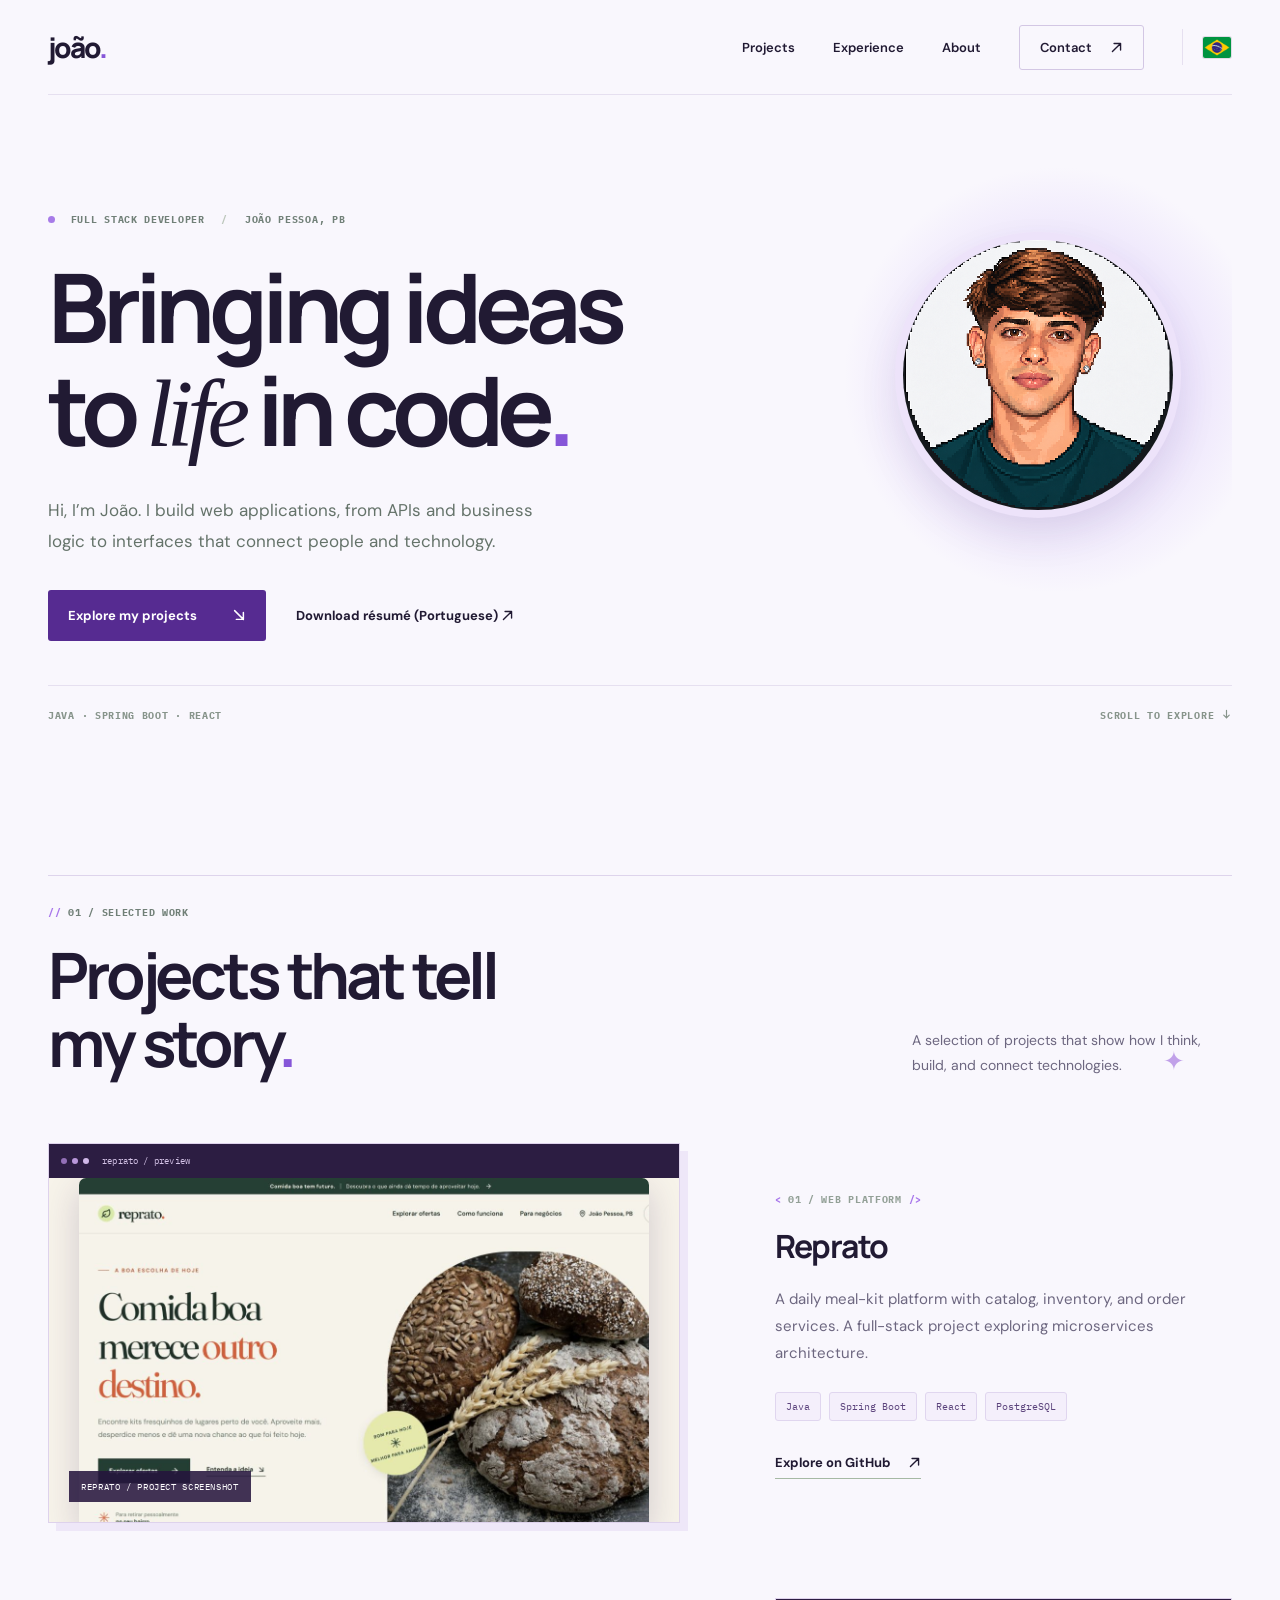
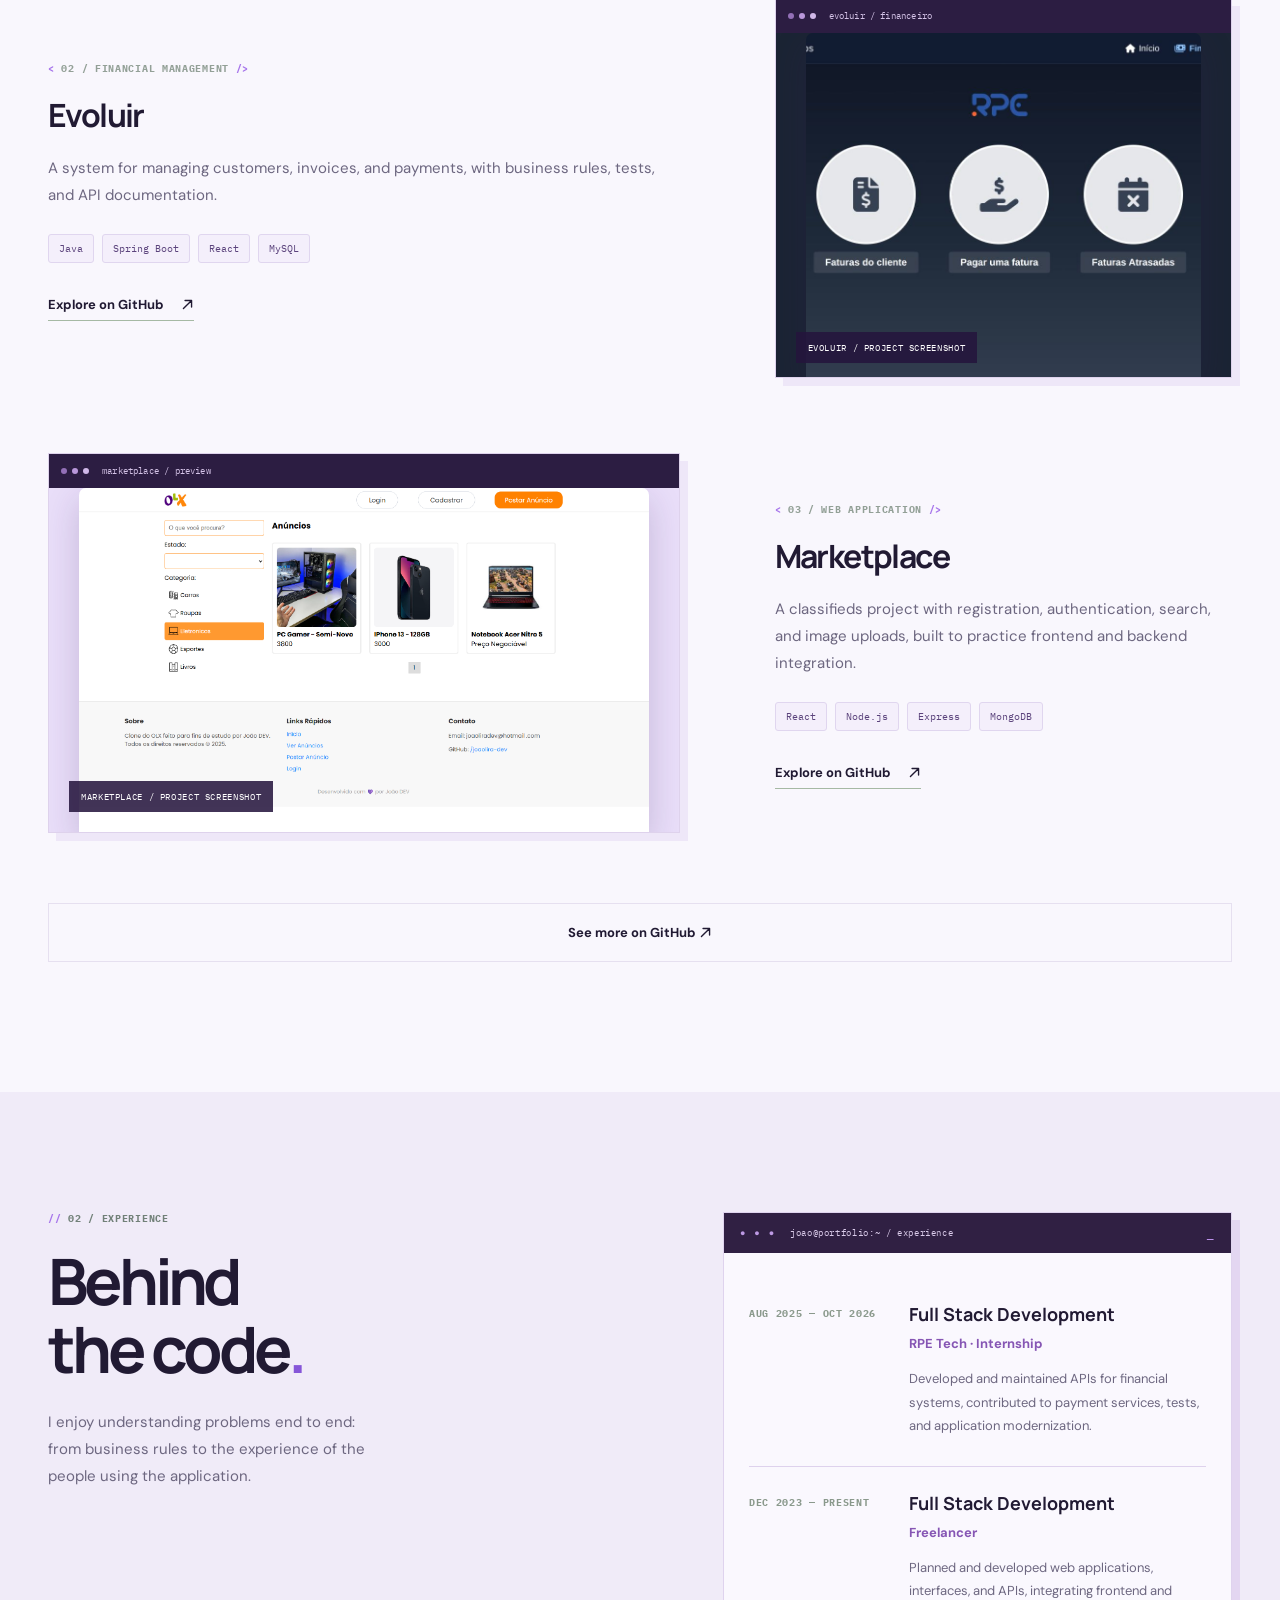
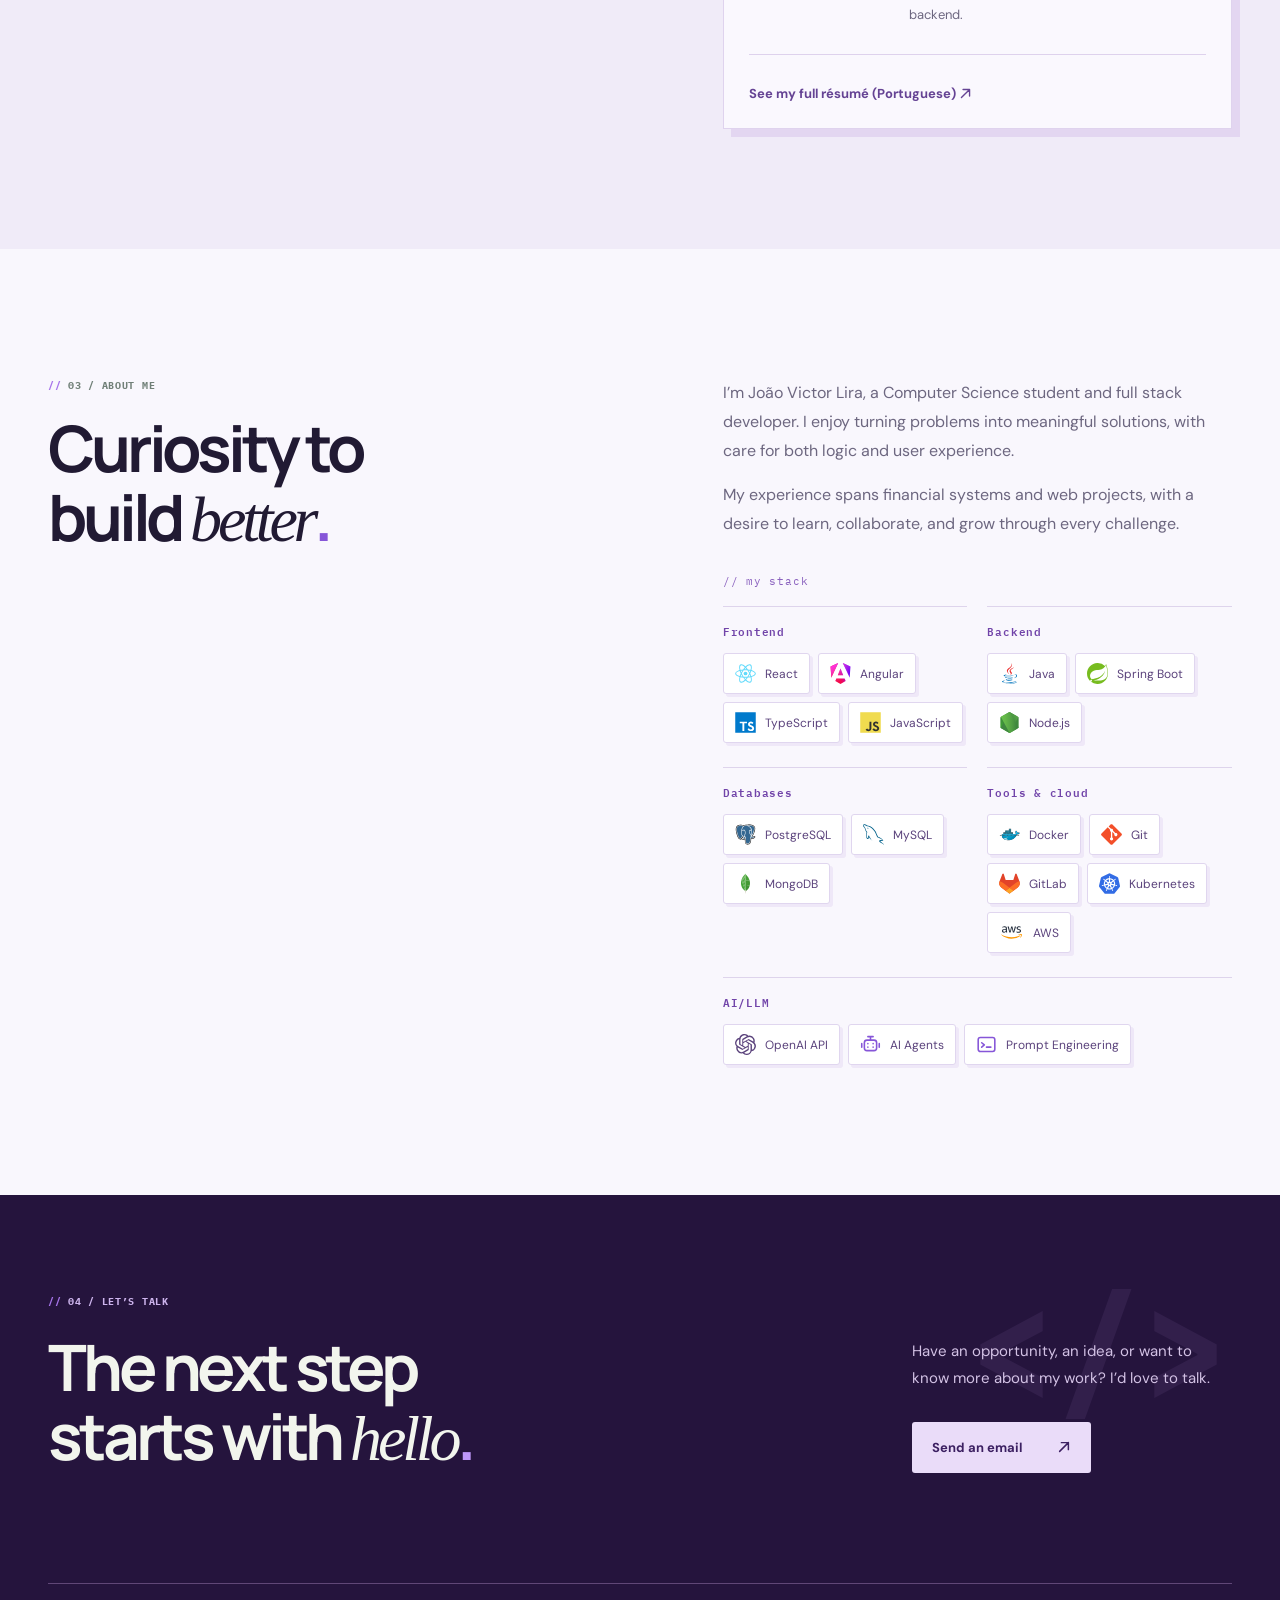
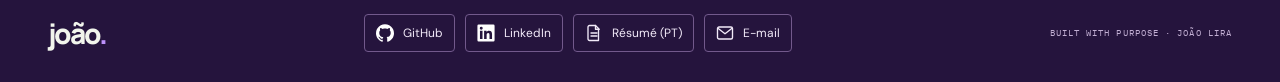
==== site/en.html @ fcbd6851 "feat: adiciona portfolio estatico bilingue" ====
<!doctype html>
<html lang="en">
  <head>
    <meta charset="utf-8" />
    <meta name="viewport" content="width=device-width,initial-scale=1" />
    <meta
      name="description"
      content="Portfólio de João Lira, desenvolvedor full stack com experiência em Java, Spring Boot e React."
    />
    <title>João Lira — Desenvolvedor Full Stack</title>
    <link rel="stylesheet" href="style.css" />
    <script src="motion.js" defer></script>
  </head>
  <body>
    <a class="skip" href="#conteudo">Skip to content</a>
    <header class="header wrap">
      <a class="logo" href="#inicio" aria-label="João Lira, início"
        >joão<span>.</span></a
      >
      <nav aria-label="Main navigation">
        <a href="#projetos">Projects</a><a href="#experiencia">Experience</a
        ><a href="#sobre">About</a
        ><a class="nav-contact" href="#contato"
          >Contact
          <span
            ><svg
              class="ui-arrow"
              aria-hidden="true"
              viewBox="0 0 16 16"
              fill="none"
              xmlns="http://www.w3.org/2000/svg"
            >
              <path
                d="M3 13 13 3M5 3h8v8"
                stroke="currentColor"
                stroke-width="1.7"
                stroke-linecap="round"
                stroke-linejoin="round"
              /></svg></span></a
        ><a
          class="language"
          href="index.html"
          lang="pt-BR"
          aria-label="Ver em português"
          ><img src="assets/flag-br.png" width="28" height="21" alt="" />
          <span class="sr-only">Português</span></a
        >
      </nav>
    </header>
    <main id="conteudo">
      <section id="inicio" class="hero wrap">
        <div class="hero-main">
          <p class="eyebrow">
            <span class="dot"></span> FULL STACK DEVELOPER
            <span class="slash">/</span> JOÃO PESSOA, PB
          </p>
          <h1>
            Bringing ideas<br />to <em>life</em> in code<span class="period"
              >.</span
            >
          </h1>
          <p class="intro">
            Hi, I’m João. I build web applications, from APIs and business logic
            to interfaces that connect people and technology.
          </p>
          <div class="actions">
            <a class="button primary" href="#projetos"
              >Explore my projects
              <span
                ><svg
                  class="ui-arrow"
                  aria-hidden="true"
                  viewBox="0 0 16 16"
                  fill="none"
                  xmlns="http://www.w3.org/2000/svg"
                >
                  <path
                    d="m3 3 10 10M13 5v8H5"
                    stroke="currentColor"
                    stroke-width="1.7"
                    stroke-linecap="round"
                    stroke-linejoin="round"
                  /></svg></span></a
            ><a
              class="text-link"
              href="curriculo.pdf"
              target="_blank"
              rel="noopener"
              >Download résumé (Portuguese)
              <span
                ><svg
                  class="ui-arrow"
                  aria-hidden="true"
                  viewBox="0 0 16 16"
                  fill="none"
                  xmlns="http://www.w3.org/2000/svg"
                >
                  <path
                    d="M3 13 13 3M5 3h8v8"
                    stroke="currentColor"
                    stroke-width="1.7"
                    stroke-linecap="round"
                    stroke-linejoin="round"
                  /></svg></span
            ></a>
          </div>
        </div>
        <div class="portrait">
          <img
            src="assets/perfil-avatar.png"
            alt="Illustration of João Victor Lira"
          />
        </div>
        <div class="hero-bottom">
          <span>JAVA · SPRING BOOT · REACT</span
          ><span
            >SCROLL TO EXPLORE
            <svg
              class="ui-arrow"
              aria-hidden="true"
              viewBox="0 0 16 16"
              fill="none"
              xmlns="http://www.w3.org/2000/svg"
            >
              <path
                d="M8 2v11m-4-4 4 4 4-4"
                stroke="currentColor"
                stroke-width="1.7"
                stroke-linecap="round"
                stroke-linejoin="round"
              /></svg
          ></span>
        </div>
      </section>
      <section id="projetos" class="projects section wrap">
        <div class="section-heading">
          <div>
            <p class="eyebrow">01 / SELECTED WORK</p>
            <h2>
              Projects that tell<br />my story<span class="period">.</span>
            </h2>
          </div>
          <p>
            A selection of projects that show how I think, build, and connect
            technologies.
          </p>
        </div>
        <div class="project-list">
          <article class="project">
            <div class="project-art screenshot-art reprato-shot">
              <div class="window-bar" aria-hidden="true">
                <span></span><span></span><span></span
                ><small>reprato / preview</small>
              </div>
              <img
                src="assets/reprato-screen.png"
                loading="lazy"
                alt="Screenshot of the Reprato project"
              /><span class="photo-label">REPRATO / PROJECT SCREENSHOT</span>
            </div>
            <div class="project-info">
              <div class="project-index">01 / WEB PLATFORM</div>
              <h3>Reprato</h3>
              <p>
                A daily meal-kit platform with catalog, inventory, and order
                services. A full-stack project exploring microservices
                architecture.
              </p>
              <div class="tags">
                <span>Java</span><span>Spring Boot</span><span>React</span
                ><span>PostgreSQL</span>
              </div>
              <a
                class="project-link"
                href="https://github.com/joaolira-dev/reprato"
                target="_blank"
                rel="noopener noreferrer"
                >Explore on GitHub
                <span
                  ><svg
                    class="ui-arrow"
                    aria-hidden="true"
                    viewBox="0 0 16 16"
                    fill="none"
                    xmlns="http://www.w3.org/2000/svg"
                  >
                    <path
                      d="M3 13 13 3M5 3h8v8"
                      stroke="currentColor"
                      stroke-width="1.7"
                      stroke-linecap="round"
                      stroke-linejoin="round"
                    /></svg></span
              ></a>
            </div>
          </article>
          <article class="project reverse">
            <div class="project-art screenshot-art evoluir-shot">
              <div class="window-bar" aria-hidden="true">
                <span></span><span></span><span></span
                ><small>evoluir / financeiro</small>
              </div>
              <img
                src="assets/evoluir-screen.png"
                alt="Screenshot of the Evoluir financial area"
                loading="lazy"
              /><span class="photo-label">EVOLUIR / PROJECT SCREENSHOT</span>
            </div>
            <div class="project-info">
              <div class="project-index">02 / FINANCIAL MANAGEMENT</div>
              <h3>Evoluir</h3>
              <p>
                A system for managing customers, invoices, and payments, with
                business rules, tests, and API documentation.
              </p>
              <div class="tags">
                <span>Java</span><span>Spring Boot</span><span>React</span
                ><span>MySQL</span>
              </div>
              <a
                class="project-link"
                href="https://github.com/joaolira-dev/evoluir-fullstack"
                target="_blank"
                rel="noopener noreferrer"
                >Explore on GitHub
                <span
                  ><svg
                    class="ui-arrow"
                    aria-hidden="true"
                    viewBox="0 0 16 16"
                    fill="none"
                    xmlns="http://www.w3.org/2000/svg"
                  >
                    <path
                      d="M3 13 13 3M5 3h8v8"
                      stroke="currentColor"
                      stroke-width="1.7"
                      stroke-linecap="round"
                      stroke-linejoin="round"
                    /></svg></span
              ></a>
            </div>
          </article>
          <article class="project">
            <div class="project-art screenshot-art">
              <div class="window-bar" aria-hidden="true">
                <span></span><span></span><span></span
                ><small>marketplace / preview</small>
              </div>
              <img
                src="assets/marketplace-screen.png"
                loading="lazy"
                alt="Screenshot of the Marketplace project"
              /><span class="photo-label"
                >MARKETPLACE / PROJECT SCREENSHOT</span
              >
            </div>
            <div class="project-info">
              <div class="project-index">03 / WEB APPLICATION</div>
              <h3>Marketplace</h3>
              <p>
                A classifieds project with registration, authentication, search,
                and image uploads, built to practice frontend and backend
                integration.
              </p>
              <div class="tags">
                <span>React</span><span>Node.js</span><span>Express</span
                ><span>MongoDB</span>
              </div>
              <a
                class="project-link"
                href="https://github.com/joaolira-dev/olx-project"
                target="_blank"
                rel="noopener noreferrer"
                >Explore on GitHub
                <span
                  ><svg
                    class="ui-arrow"
                    aria-hidden="true"
                    viewBox="0 0 16 16"
                    fill="none"
                    xmlns="http://www.w3.org/2000/svg"
                  >
                    <path
                      d="M3 13 13 3M5 3h8v8"
                      stroke="currentColor"
                      stroke-width="1.7"
                      stroke-linecap="round"
                      stroke-linejoin="round"
                    /></svg></span
              ></a>
            </div>
          </article>
        </div>
        <a
          class="all-projects"
          href="https://github.com/joaolira-dev"
          target="_blank"
          rel="noopener noreferrer"
          >See more on GitHub
          <span
            ><svg
              class="ui-arrow"
              aria-hidden="true"
              viewBox="0 0 16 16"
              fill="none"
              xmlns="http://www.w3.org/2000/svg"
            >
              <path
                d="M3 13 13 3M5 3h8v8"
                stroke="currentColor"
                stroke-width="1.7"
                stroke-linecap="round"
                stroke-linejoin="round"
              /></svg></span
        ></a>
      </section>
      <section id="experiencia" class="experience">
        <div class="wrap experience-grid">
          <div>
            <p class="eyebrow">02 / EXPERIENCE</p>
            <h2>Behind<br />the code<span class="period">.</span></h2>
            <p class="section-copy">
              I enjoy understanding problems end to end: from business rules to
              the experience of the people using the application.
            </p>
          </div>
          <div class="timeline">
            <div class="terminal-bar" aria-hidden="true">
              <span>● ● ●</span><small>joao@portfolio:~ / experience</small
              ><b>_</b>
            </div>
            <div class="timeline-item">
              <span class="timeline-date">AUG 2025 — OCT 2026</span>
              <div>
                <h3>Full Stack Development</h3>
                <p class="company">RPE Tech · Internship</p>
                <p>
                  Developed and maintained APIs for financial systems,
                  contributed to payment services, tests, and application
                  modernization.
                </p>
              </div>
            </div>
            <div class="timeline-item">
              <span class="timeline-date">DEC 2023 — PRESENT</span>
              <div>
                <h3>Full Stack Development</h3>
                <p class="company">Freelancer</p>
                <p>
                  Planned and developed web applications, interfaces, and APIs,
                  integrating frontend and backend.
                </p>
              </div>
            </div>
            <a
              class="text-link"
              href="curriculo.pdf"
              target="_blank"
              rel="noopener"
              >See my full résumé (Portuguese)
              <svg
                class="ui-arrow"
                aria-hidden="true"
                viewBox="0 0 16 16"
                fill="none"
                xmlns="http://www.w3.org/2000/svg"
              >
                <path
                  d="M3 13 13 3M5 3h8v8"
                  stroke="currentColor"
                  stroke-width="1.7"
                  stroke-linecap="round"
                  stroke-linejoin="round"
                /></svg
            ></a>
          </div>
        </div>
      </section>
      <section id="sobre" class="about section wrap">
        <div>
          <p class="eyebrow">03 / ABOUT ME</p>
          <h2>
            Curiosity to<br />build <em>better</em><span class="period">.</span>
          </h2>
        </div>
        <div class="about-copy">
          <p>
            I’m João Victor Lira, a Computer Science student and full stack
            developer. I enjoy turning problems into meaningful solutions, with
            care for both logic and user experience.
          </p>
          <p>
            My experience spans financial systems and web projects, with a
            desire to learn, collaborate, and grow through every challenge.
          </p>
          <div class="stack-label" aria-hidden="true">// my stack</div>
          <div class="skill-groups">
            <section class="skill-group">
              <h3>Frontend</h3>
              <div class="skills">
                <span><img src="assets/react.svg" alt="" />React</span
                ><span><img src="assets/angular.svg" alt="" />Angular</span
                ><span
                  ><img src="assets/typescript.svg" alt="" />TypeScript</span
                ><span
                  ><img src="assets/javascript.svg" alt="" />JavaScript</span
                >
              </div>
            </section>
            <section class="skill-group">
              <h3>Backend</h3>
              <div class="skills">
                <span><img src="assets/java.svg" alt="" />Java</span
                ><span><img src="assets/spring.svg" alt="" />Spring Boot</span
                ><span><img src="assets/nodejs.svg" alt="" />Node.js</span>
              </div>
            </section>
            <section class="skill-group">
              <h3>Databases</h3>
              <div class="skills">
                <span><img src="assets/postgresql.svg" alt="" />PostgreSQL</span
                ><span><img src="assets/mysql.svg" alt="" />MySQL</span
                ><span><img src="assets/mongodb.svg" alt="" />MongoDB</span>
              </div>
            </section>
            <section class="skill-group">
              <h3>Tools &amp; cloud</h3>
              <div class="skills">
                <span><img src="assets/docker.svg" alt="" />Docker</span
                ><span><img src="assets/git.svg" alt="" />Git</span
                ><span><img src="assets/gitlab.svg" alt="" />GitLab</span
                ><span
                  ><img src="assets/kubernetes.svg" alt="" />Kubernetes</span
                ><span><img src="assets/aws.svg" alt="" />AWS</span>
              </div>
            </section>
            <section class="skill-group skill-group-ai">
              <h3>AI/LLM</h3>
              <div class="skills">
                <span><img src="assets/openai.svg" alt="" />OpenAI API</span
                ><span><img src="assets/ai-agents.svg" alt="" />AI Agents</span
                ><span
                  ><img src="assets/prompt.svg" alt="" />Prompt
                  Engineering</span
                >
              </div>
            </section>
          </div>
        </div>
      </section>
      <section id="contato" class="contact">
        <div class="wrap">
          <p class="eyebrow">04 / LET’S TALK</p>
          <div class="contact-grid">
            <h2>The next step<br />starts with <em>hello</em><span>.</span></h2>
            <div>
              <p>
                Have an opportunity, an idea, or want to know more about my
                work? I’d love to talk.
              </p>
              <a class="button light" href="mailto:joaoliradev@hotmail.com"
                >Send an email
                <span
                  ><svg
                    class="ui-arrow"
                    aria-hidden="true"
                    viewBox="0 0 16 16"
                    fill="none"
                    xmlns="http://www.w3.org/2000/svg"
                  >
                    <path
                      d="M3 13 13 3M5 3h8v8"
                      stroke="currentColor"
                      stroke-width="1.7"
                      stroke-linecap="round"
                      stroke-linejoin="round"
                    /></svg></span
              ></a>
            </div>
          </div>
          <footer>
            <a class="logo" href="#inicio">joão<span>.</span></a>
            <div class="footer-links">
              <a
                href="https://github.com/joaolira-dev"
                target="_blank"
                rel="noopener noreferrer"
                ><img src="assets/github.svg" alt="" />GitHub</a
              ><a
                href="https://www.linkedin.com/in/joaolira-dev/"
                target="_blank"
                rel="noopener noreferrer"
                ><img src="assets/linkedin.svg" alt="" />LinkedIn</a
              ><a href="curriculo.pdf" target="_blank" rel="noopener"
                ><svg
                  viewBox="0 0 24 24"
                  width="18"
                  height="18"
                  aria-hidden="true"
                  focusable="false"
                  fill="none"
                  stroke="currentColor"
                  stroke-width="1.8"
                  stroke-linecap="round"
                  stroke-linejoin="round"
                >
                  <path d="M6 2h8l4 4v16H6a2 2 0 0 1-2-2V4a2 2 0 0 1 2-2Z" />
                  <path d="M14 2v5h5M8 12h8M8 16h8" /></svg
                >Résumé (PT)</a
              ><a href="mailto:joaoliradev@hotmail.com"
                ><svg
                  viewBox="0 0 24 24"
                  width="18"
                  height="18"
                  aria-hidden="true"
                  focusable="false"
                  fill="none"
                  stroke="currentColor"
                  stroke-width="1.8"
                  stroke-linecap="round"
                  stroke-linejoin="round"
                >
                  <rect x="2" y="4" width="20" height="16" rx="2" />
                  <path d="m3 6 9 7 9-7" /></svg
                >E-mail</a
              >
            </div>
            <small>BUILT WITH PURPOSE · JOÃO LIRA</small>
          </footer>
        </div>
      </section>
    </main>
  </body>
</html>
---- site/style.css ----
@import url("https://fonts.googleapis.com/css2?family=IBM+Plex+Mono:wght@400;500;600&display=swap");
@import url("https://fonts.googleapis.com/css2?family=DM+Sans:wght@400;500;600;700&family=Manrope:wght@400;500;600;700;800&display=swap");
:root {
  --ink: #1b2522;
  --muted: #69756e;
  --accent: #6f8a6b;
  --paper: #f7f8f4;
  --line: #dfe5dc;
}
* {
  box-sizing: border-box;
}
html {
  scroll-behavior: smooth;
}
body {
  margin: 0;
  background: var(--paper);
  color: var(--ink);
  font-family: "DM Sans", sans-serif;
  -webkit-font-smoothing: antialiased;
}
a {
  color: inherit;
  text-decoration: none;
}
.wrap {
  width: min(1240px, calc(100% - 96px));
  margin: auto;
}
.skip {
  position: absolute;
  top: -60px;
  background: #fff;
  padding: 12px;
  z-index: 10;
}
.skip:focus {
  top: 0;
}
.header {
  height: 95px;
  display: flex;
  align-items: center;
  justify-content: space-between;
  border-bottom: 1px solid var(--line);
}
.logo {
  font-family: Manrope, sans-serif;
  font-size: 28px;
  font-weight: 800;
  letter-spacing: -2px;
}
.logo span,
.period {
  color: var(--accent);
}
nav {
  display: flex;
  align-items: center;
  gap: 38px;
  font-size: 13px;
  font-weight: 600;
}
nav a:hover,
.text-link:hover,
.project-link:hover {
  color: var(--accent);
}
.nav-contact {
  border: 1px solid #bec9bd;
  padding: 13px 20px;
  border-radius: 3px;
}
.nav-contact span {
  margin-left: 15px;
}
.hero {
  min-height: 650px;
  display: flex;
  flex-direction: column;
  justify-content: space-between;
  padding-top: 118px;
}
.eyebrow {
  font-size: 10px;
  letter-spacing: 0.16em;
  font-weight: 700;
  color: #718078;
}
.dot {
  display: inline-block;
  width: 7px;
  height: 7px;
  background: #9bb194;
  border-radius: 50%;
  margin-right: 9px;
}
.slash {
  padding: 0 10px;
  color: #bdc7bc;
}
h1,
h2,
h3,
p {
  margin-top: 0;
}
h1,
h2 {
  font-family: Manrope, sans-serif;
  letter-spacing: -0.065em;
  line-height: 1.07;
}
h1 {
  font-size: clamp(58px, 7.5vw, 104px);
  font-weight: 700;
  margin: 30px 0;
}
h1 em,
h2 em {
  font-family: Georgia, serif;
  font-weight: 400;
}
.intro {
  font-size: 17px;
  color: #65736a;
  line-height: 1.8;
  max-width: 520px;
}
.actions {
  display: flex;
  align-items: center;
  gap: 30px;
  margin-top: 33px;
}
.button {
  display: inline-flex;
  justify-content: space-between;
  align-items: center;
  gap: 35px;
  padding: 17px 20px;
  font-size: 13px;
  font-weight: 700;
  border-radius: 3px;
}
.primary {
  background: #263c30;
  color: #fff;
}
.primary:hover {
  background: #45604b;
}
.text-link,
.project-link {
  font-size: 13px;
  font-weight: 700;
}
.hero-bottom {
  display: flex;
  justify-content: space-between;
  border-top: 1px solid var(--line);
  padding: 23px 0;
  color: #87948b;
  font-size: 10px;
  letter-spacing: 0.13em;
  font-weight: 700;
}
.section {
  padding: 130px 0;
}
.section-heading {
  display: flex;
  justify-content: space-between;
  align-items: end;
  margin-bottom: 65px;
}
.section-heading h2,
.experience h2,
.about h2,
.contact h2 {
  font-size: clamp(43px, 5vw, 66px);
  margin: 22px 0 0;
}
.section-heading > p {
  max-width: 320px;
  color: var(--muted);
  font-size: 14px;
  line-height: 1.8;
  margin: 0;
}
.project-list {
  display: grid;
  gap: 75px;
}
.project {
  display: grid;
  grid-template-columns: 1.16fr 0.84fr;
  gap: 8%;
  align-items: center;
}
.project.reverse .project-art {
  order: 2;
}
.project-art {
  height: 380px;
  padding: 30px;
  position: relative;
  overflow: hidden;
}
.art-one {
  background: #dbe6d1;
  color: #344d37;
}
.art-two {
  background: #e8e3d9;
  color: #544f45;
}
.art-three {
  background: #dce5e3;
  color: #3c5551;
}
.art-label {
  font-size: 10px;
  font-weight: 700;
  letter-spacing: 0.15em;
  display: flex;
  justify-content: space-between;
}
.art-title {
  font-family: Manrope, sans-serif;
  font-weight: 700;
  letter-spacing: -0.06em;
  line-height: 1.15;
  font-size: 34px;
  margin-top: 45px;
}
.art-title span {
  color: #88a17e;
}
.art-lines {
  position: absolute;
  bottom: 35px;
  left: 30px;
  display: grid;
  gap: 7px;
}
.art-lines span {
  width: 70px;
  height: 2px;
  background: #9cad94;
}
.art-lines span:nth-child(2) {
  width: 45px;
}
.art-lines span:nth-child(3) {
  width: 27px;
}
.art-orb {
  position: absolute;
  right: 45px;
  bottom: -55px;
  border-radius: 50%;
  height: 240px;
  width: 240px;
  background: #819b7b;
  color: #e2ebdc;
  display: flex;
  align-items: center;
  justify-content: center;
  font-family: Georgia, serif;
  font-size: 130px;
}
.art-orb span {
  position: absolute;
  font: 22px sans-serif;
  top: 50px;
  right: 55px;
}
.invoice {
  position: absolute;
  right: 40px;
  bottom: -30px;
  background: #faf9f4;
  width: 220px;
  height: 210px;
  box-shadow: 0 20px 40px #766d5a22;
  padding: 25px;
  transform: rotate(-4deg);
}
.invoice small {
  font-size: 8px;
  letter-spacing: 0.12em;
}
.invoice strong {
  display: block;
  font-size: 14px;
  margin: 15px 0;
}
.invoice i {
  display: block;
  height: 25px;
  border-top: 1px solid #e1e4dc;
}
.market-grid {
  position: absolute;
  right: 38px;
  bottom: -35px;
  display: grid;
  grid-template-columns: repeat(2, 95px);
  gap: 10px;
  transform: rotate(-5deg);
}
.market-grid i {
  height: 105px;
  background: #aec4bc;
  border-radius: 4px;
}
.market-grid i:nth-child(2),
.market-grid i:nth-child(3) {
  background: #f2eee3;
}
.project-index {
  font-size: 10px;
  letter-spacing: 0.13em;
  color: #93a097;
  font-weight: 700;
}
.project-info h3 {
  font:
    700 32px Manrope,
    sans-serif;
  letter-spacing: -0.05em;
  margin: 18px 0;
}
.project-info p,
.section-copy,
.timeline p,
.about-copy p,
.contact-grid p {
  color: var(--muted);
  line-height: 1.8;
  font-size: 15px;
}
.tags {
  display: flex;
  gap: 8px;
  flex-wrap: wrap;
  margin: 25px 0 30px;
}
.tags span {
  font-size: 11px;
  color: #53685a;
  border: 1px solid #d9e2d7;
  padding: 7px 10px;
  border-radius: 3px;
}
.project-link {
  border-bottom: 1px solid #a6b9a4;
  padding-bottom: 7px;
}
.project-link span {
  margin-left: 14px;
}
.all-projects {
  display: block;
  text-align: center;
  border: 1px solid var(--line);
  padding: 20px;
  margin-top: 70px;
  font-size: 13px;
  font-weight: 700;
}
.all-projects:hover {
  background: #eef2eb;
}
.experience {
  background: #ebf0e8;
  padding: 120px 0;
}
.experience-grid,
.about {
  display: grid;
  grid-template-columns: 1fr 1fr;
  gap: 14%;
}
.section-copy {
  max-width: 340px;
  margin-top: 25px;
}
.timeline-item {
  display: grid;
  grid-template-columns: 145px 1fr;
  gap: 15px;
  padding: 24px 0 28px;
  border-bottom: 1px solid #d5dfd3;
}
.timeline-item:first-child {
  padding-top: 0;
}
.timeline-date {
  font-size: 10px;
  color: #8a998c;
  letter-spacing: 0.06em;
  font-weight: 700;
  padding-top: 5px;
}
.timeline h3 {
  font:
    700 18px Manrope,
    sans-serif;
  margin: 0 0 6px;
}
.timeline p {
  font-size: 13px;
  margin: 12px 0 0;
}
.timeline .company {
  color: #667b69;
  margin: 0;
  font-weight: 700;
}
.timeline > .text-link {
  display: inline-block;
  margin-top: 30px;
}
.about-copy p {
  font-size: 16px;
}
.skills {
  display: flex;
  gap: 9px;
  flex-wrap: wrap;
  margin-top: 35px;
}
.skills span {
  border: 1px solid var(--line);
  padding: 10px 12px;
  font-size: 12px;
  color: #53665a;
}
.contact {
  background: #263c30;
  color: #f2f5ed;
  padding: 100px 0 0;
}
.contact .eyebrow {
  color: #a7b8a8;
}
.contact-grid {
  display: grid;
  grid-template-columns: 1fr 320px;
  gap: 80px;
  align-items: end;
}
.contact h2 {
  margin-top: 15px;
}
.contact h2 span {
  color: #a7c39e;
}
.contact-grid p {
  color: #b9c9b9;
}
.light {
  background: #e8f0e3;
  color: #263c30;
  margin-top: 15px;
}
.light:hover {
  background: #cbdac6;
}
footer {
  margin-top: 110px;
  border-top: 1px solid #53695a;
  padding: 30px 0;
  display: flex;
  align-items: center;
  justify-content: space-between;
}
footer .logo span {
  color: #abc5a4;
}
footer div {
  display: flex;
  gap: 25px;
  font-size: 12px;
}
footer small {
  font-size: 9px;
  letter-spacing: 0.12em;
  color: #9bad9f;
}
a:focus-visible {
  outline: 3px solid #88ad80;
  outline-offset: 4px;
}
@media (max-width: 800px) {
  .wrap {
    width: calc(100% - 40px);
  }
  .header {
    height: 76px;
  }
  nav {
    gap: 15px;
    font-size: 12px;
  }
  nav a:nth-child(2),
  nav a:nth-child(3) {
    display: none;
  }
  .nav-contact {
    padding: 10px;
  }
  .hero {
    padding-top: 90px;
    min-height: 610px;
  }
  .hero-bottom span:first-child {
    display: none;
  }
  .section {
    padding: 90px 0;
  }
  .section-heading {
    display: block;
  }
  .section-heading > p {
    margin-top: 25px;
  }
  .project,
  .experience-grid,
  .about,
  .contact-grid {
    grid-template-columns: 1fr;
    gap: 30px;
  }
  .project.reverse .project-art {
    order: 0;
  }
  .project-list {
    gap: 65px;
  }
  .project-art {
    height: 320px;
  }
  .experience {
    padding: 90px 0;
  }
  .timeline {
    margin-top: 15px;
  }
  .timeline-item {
    grid-template-columns: 1fr;
    gap: 10px;
  }
  .about {
    gap: 25px;
  }
  .contact {
    padding-top: 80px;
  }
  .contact-grid {
    gap: 20px;
  }
  footer {
    margin-top: 70px;
    align-items: flex-start;
    gap: 25px;
    flex-wrap: wrap;
  }
  footer small {
    width: 100%;
  }
}
@media (prefers-reduced-motion: reduce) {
  html {
    scroll-behavior: auto;
  }
}
/* Identidade visual */
:root {
  --ink: #211a33;
  --muted: #6d6780;
  --accent: #8656d8;
  --paper: #f9f7fd;
  --line: #e6e0f0;
}
.header .language {
  color: #7144c0;
  border-left: 1px solid var(--line);
  padding-left: 20px;
  font-weight: 700;
}
.hero {
  position: relative;
  overflow: hidden;
}
.hero-main {
  position: relative;
  z-index: 2;
  max-width: 760px;
}
.hero:before {
  content: "";
  position: absolute;
  width: 430px;
  height: 430px;
  right: -40px;
  top: 70px;
  background: radial-gradient(circle, #d9c8fa 0, transparent 70%);
  pointer-events: none;
}
.portrait {
  position: absolute;
  right: 5%;
  top: 115px;
  width: 260px;
  height: 335px;
  border-radius: 130px 130px 12px 12px;
  overflow: hidden;
  transform: rotate(4deg);
  background: #ddd2ed;
  box-shadow: 16px 16px 0 #e7ddf8;
}
.portrait img {
  width: 100%;
  height: 100%;
  object-fit: cover;
  object-position: center 20%;
}
.portrait span {
  position: absolute;
  bottom: 0;
  left: 0;
  right: 0;
  background: #311c4fe8;
  padding: 14px;
  color: white;
  font-size: 9px;
  letter-spacing: 0.15em;
}
.portrait b {
  float: right;
  color: #cdb0ff;
}
.dot {
  background: #a77be8;
}
.primary {
  background: #562b91;
}
.primary:hover {
  background: #7848b8;
}
.experience {
  background: #f0ebf8;
}
.contact {
  background: #25143d;
}
.contact .eyebrow {
  color: #cdb4ed;
}
.contact h2 span {
  color: #bf98fa;
}
.contact-grid p {
  color: #d3c2e5;
}
.light {
  background: #eadcf9;
  color: #3c2062;
}
.light:hover {
  background: #d9c2f3;
}
.art-two {
  background: #eae2f7;
  color: #4c3767;
}
.tags span,
.skills span {
  color: #5b437c;
  border-color: #e0d6ef;
}
.skills span {
  background: white;
  display: flex;
  gap: 9px;
  align-items: center;
  padding: 11px 14px;
}
.skills img {
  width: 21px;
  height: 21px;
}
.photo-art,
.screenshot-art {
  padding: 0;
  background: #e9def9;
}
.project-art > img {
  height: 100%;
  width: 100%;
  object-fit: cover;
}
.screenshot-art {
  padding: 30px 30px 0;
}
.screenshot-art > img {
  object-fit: cover;
  object-position: top;
  border-radius: 7px 7px 0 0;
  box-shadow: 0 12px 35px #38205b33;
}
.photo-label {
  position: absolute;
  left: 20px;
  bottom: 20px;
  font-size: 9px;
  letter-spacing: 0.12em;
  background: #25143ddc;
  color: white;
  padding: 10px 12px;
}
.experience .timeline-item {
  border-color: #ded2ed;
}
.timeline .company {
  color: #8656b4;
}
footer {
  border-color: #604777;
}
footer .logo span {
  color: #bd91fb;
}
footer small {
  color: #c2afd3;
}
.nav-contact {
  border-color: #d3c7e4;
}
.all-projects:hover {
  background: #eee6f8;
}
@media (max-width: 1050px) {
  .portrait {
    opacity: 0.25;
    right: 0;
  }
  .hero-main {
    max-width: 660px;
  }
}
@media (max-width: 800px) {
  .portrait {
    width: 150px;
    height: 190px;
    top: 50px;
    right: 8px;
    opacity: 0.2;
  }
  .hero-main {
    z-index: 2;
  }
  .header .language {
    padding-left: 10px;
  }
  .project-art {
    height: 300px;
  }
}
/* Retrato circular */
.portrait {
  width: 270px;
  height: 270px;
  right: 5%;
  top: 145px;
  border-radius: 50%;
  overflow: hidden;
  transform: none;
  background: #f0eef4;
  box-shadow:
    0 0 0 8px #ede3fa,
    0 18px 45px #4a286b24;
}
.portrait img {
  width: 100%;
  height: 100%;
  object-fit: cover;
  object-position: center;
  display: block;
  transform: scale(1.045);
}
@media (max-width: 1050px) {
  .portrait {
    opacity: 1;
    right: 1%;
    width: 210px;
    height: 210px;
    top: 100px;
  }
  .hero-main {
    max-width: calc(100% - 200px);
  }
}
@media (max-width: 800px) {
  .hero {
    padding-top: 55px;
    min-height: 0;
  }
  .hero-main {
    max-width: none;
  }
  .portrait {
    position: relative;
    right: auto;
    top: auto;
    width: 160px;
    height: 160px;
    margin: 42px auto 35px;
    opacity: 1;
    order: 1;
  }
  .hero-bottom {
    order: 2;
  }
  .hero-main {
    order: 0;
  }
}
/* Linguagem visual inspirada em código e no retrato pixelado. */

.eyebrow,
.project-index,
.timeline-date,
.hero-bottom,
.art-label,
.photo-label,
.stack-label,
.terminal-bar,
.window-bar,
.portrait span {
  font-family: "IBM Plex Mono", monospace;
  letter-spacing: 0.07em;
}
.projects .section-heading .eyebrow::before,
.experience .eyebrow::before,
.about .eyebrow::before,
.contact .eyebrow::before {
  content: "// ";
  color: #a775eb;
}
.section-heading h2,
.about h2 {
  position: relative;
}
.projects .section-heading {
  border-top: 1px solid #ded4ec;
  padding-top: 30px;
}
.projects .section-heading:before {
  content: "✦";
  position: absolute;
  right: 4%;
  color: #c1a1e9;
  font-size: 26px;
}
.projects {
  position: relative;
}
.project-art {
  border: 1px solid #ded2ec;
  box-shadow: 8px 8px 0 #eee7f8;
}
.window-bar {
  height: 34px;
  display: flex;
  align-items: center;
  gap: 5px;
  background: #2c1d42;
  padding: 0 12px;
  color: #d4c3e7;
  position: relative;
  z-index: 1;
}
.window-bar span {
  height: 6px;
  width: 6px;
  border-radius: 50%;
  background: #9370b7;
}
.window-bar span:nth-child(2) {
  background: #b997da;
}
.window-bar span:nth-child(3) {
  background: #d0b8e8;
}
.window-bar small {
  font-size: 9px;
  margin-left: 8px;
  letter-spacing: 0.02em;
}
.photo-art > img {
  height: calc(100% - 34px);
}
.screenshot-art {
  padding: 0 30px 0;
}
.screenshot-art .window-bar {
  margin: 0 -30px;
}
.screenshot-art > img {
  height: calc(100% - 34px);
}
.art-two {
  padding-top: 0;
}
.art-two .window-bar {
  margin: 0 -30px;
}
.art-two .art-label {
  margin-top: 25px;
}
.art-two:after {
  content: "{ }";
  position: absolute;
  right: 25px;
  top: 70px;
  font:
    700 46px "IBM Plex Mono",
    monospace;
  color: #c8b0e4;
  opacity: 0.7;
}
.project-info .project-index:before {
  content: "< ";
  color: #a775eb;
}
.project-info .project-index:after {
  content: " />";
  color: #a775eb;
}
.tags span {
  font-family: "IBM Plex Mono", monospace;
  font-size: 10px;
  background: #f4effb;
}
.project-link span,
.text-link span {
  transition: transform 0.2s;
}
.project-link:hover span,
.text-link:hover span {
  display: inline-block;
  transform: translate(3px, -3px);
}
.timeline {
  background: #faf8fe;
  border: 1px solid #dfd3ee;
  box-shadow: 8px 8px 0 #e3d6f1;
  padding: 0 25px 25px;
}
.terminal-bar {
  display: flex;
  gap: 14px;
  align-items: center;
  margin: 0 -25px 25px;
  padding: 11px 16px;
  background: #302043;
  color: #dacbea;
  font-size: 9px;
}
.terminal-bar span {
  color: #bd9ae4;
  letter-spacing: 2px;
}
.terminal-bar small {
  font-size: 9px;
  flex: 1;
}
.terminal-bar b {
  font-size: 14px;
  color: #bc91ec;
}
.timeline-item:first-of-type {
  padding-top: 0;
}
.timeline > .text-link {
  color: #654394;
}
.stack-label {
  font-size: 11px;
  color: #8a61be;
  margin-top: 35px;
}
.skills {
  margin-top: 14px;
}
.skills span {
  border-radius: 3px;
  box-shadow: 3px 3px 0 #efe8f8;
}
.contact {
  position: relative;
  overflow: hidden;
}
.contact:before {
  content: "</>";
  position: absolute;
  right: 4%;
  top: 55px;
  color: #a481c6;
  opacity: 0.1;
  font:
    700 145px "IBM Plex Mono",
    monospace;
  pointer-events: none;
}
.contact .wrap {
  position: relative;
}
.contact footer small {
  font-family: "IBM Plex Mono", monospace;
}
.portrait img {
  image-rendering: pixelated;
}
@media (max-width: 800px) {
  .projects .section-heading:before {
    right: 20px;
  }
  .project-art {
    box-shadow: 5px 5px 0 #eee7f8;
  }
  .terminal-bar small {
    white-space: nowrap;
    overflow: hidden;
    text-overflow: ellipsis;
  }
  .contact:before {
    font-size: 85px;
    top: 45px;
  }
}
/* Idiomas e movimento */
.sr-only {
  position: absolute;
  width: 1px;
  height: 1px;
  padding: 0;
  margin: -1px;
  overflow: hidden;
  clip: rect(0, 0, 0, 0);
  white-space: nowrap;
  border: 0;
}
.header .language {
  display: inline-flex;
  align-items: center;
  justify-content: center;
  min-width: 50px;
  height: 36px;
  padding-left: 18px;
}
.language img {
  display: block;
  width: 28px;
  height: 21px;
  object-fit: cover;
  border-radius: 2px;
  box-shadow: 0 0 0 1px #35214620;
  transition:
    transform 0.22s ease,
    box-shadow 0.22s ease;
}
.language:hover img {
  transform: translateY(-3px) rotate(-5deg);
  box-shadow: 0 5px 12px #4b2d7133;
}
.reprato-shot > img {
  object-position: top left;
}
.project-art > img {
  transition: transform 0.6s cubic-bezier(0.2, 0.7, 0.25, 1);
}
.project-art:hover > img {
  transform: scale(1.035);
}
.skills span {
  transition:
    transform 0.2s ease,
    box-shadow 0.2s ease;
}
.skills span:hover {
  transform: translateY(-5px);
  box-shadow: 4px 8px 12px #53307d18;
}
.button {
  transition:
    transform 0.2s ease,
    box-shadow 0.2s ease,
    background 0.2s ease;
}
.button:hover {
  transform: translateY(-3px);
  box-shadow: 0 10px 20px #3b21552b;
}
.all-projects {
  transition:
    background 0.2s ease,
    transform 0.2s ease;
}
.all-projects:hover {
  transform: translateY(-3px);
}
@keyframes hero-rise {
  from {
    opacity: 0;
    transform: translateY(22px);
  }
  to {
    opacity: 1;
    transform: translateY(0);
  }
}
@keyframes portrait-in {
  from {
    opacity: 0;
    transform: scale(0.88) rotate(-7deg);
  }
  to {
    opacity: 1;
    transform: scale(1) rotate(0);
  }
}
@media (prefers-reduced-motion: no-preference) {
  .hero-main {
    animation: hero-rise 0.75s both;
  }
  .portrait {
    animation: portrait-in 0.85s 0.15s both;
  }
  .motion-ready .section-heading,
  .motion-ready .project,
  .motion-ready .experience-grid,
  .motion-ready .about > div,
  .motion-ready .contact-grid {
    opacity: 0;
    transform: translateY(28px);
    transition:
      opacity 0.75s ease,
      transform 0.75s cubic-bezier(0.2, 0.7, 0.25, 1);
  }
  .motion-ready .section-heading.is-visible,
  .motion-ready .project.is-visible,
  .motion-ready .experience-grid.is-visible,
  .motion-ready .about > div.is-visible,
  .motion-ready .contact-grid.is-visible {
    opacity: 1;
    transform: translateY(0);
  }
}
@media (prefers-reduced-motion: reduce) {
  .project-art > img,
  .skills span,
  .button,
  .all-projects,
  .language img {
    transition: none !important;
  }
  .hero-main,
  .portrait {
    animation: none !important;
  }
}
.evoluir-shot {
  background: #1b2434;
}
.evoluir-shot > img {
  object-position: center top;
}
.evoluir-shot .photo-label {
  bottom: 14px;
}
.reprato-shot {
  background: #f7f3ea;
}
.reprato-shot > img {
  object-position: top left;
}
.skills span img[src$="aws.svg"] {
  width: 25px;
  height: 21px;
  object-fit: contain;
}
.footer-links {
  display: flex;
  align-items: center;
  gap: 10px;
  flex-wrap: wrap;
}
.footer-links a {
  display: inline-flex;
  align-items: center;
  gap: 9px;
  padding: 9px 11px;
  border: 1px solid #72598c;
  border-radius: 4px;
  color: #f2eaf9;
  transition:
    background 0.2s ease,
    transform 0.2s ease;
}
.footer-links a:hover {
  background: #4c2d68;
  transform: translateY(-3px);
}
.footer-links img,
.footer-links svg {
  width: 18px;
  height: 18px;
  flex: none;
}
.footer-links img {
  filter: brightness(0) invert(1);
}
@media (max-width: 800px) {
  footer .footer-links {
    gap: 8px;
  }
  footer .footer-links a {
    font-size: 11px;
    padding: 8px 9px;
  }
}
@media (prefers-reduced-motion: reduce) {
  .footer-links a {
    transition: none;
  }
}

.skill-groups {
  display: grid;
  grid-template-columns: repeat(2, minmax(0, 1fr));
  gap: 24px 20px;
  margin-top: 18px;
}
.skill-group {
  min-width: 0;
  border-top: 1px solid #ded4ec;
  padding-top: 14px;
}
.skill-group h3 {
  font:
    600 11px "IBM Plex Mono",
    monospace;
  letter-spacing: 0.07em;
  color: #7144a9;
  margin: 0 0 13px;
}
.skill-group .skills {
  margin: 0;
  gap: 8px;
}
.skill-group .skills span {
  padding: 9px 11px;
}
@media (max-width: 480px) {
  .skill-groups {
    grid-template-columns: 1fr;
    gap: 22px;
  }
}
.skill-group-ai {
  grid-column: 1/-1;
}
.ui-arrow {
  display: inline-block;
  width: 13px;
  height: 13px;
  vertical-align: -2px;
  flex: none;
}
.hero-bottom .ui-arrow {
  width: 11px;
  height: 11px;
  vertical-align: -1px;
}
.button .ui-arrow,
.footer-links .ui-arrow {
  width: 14px;
  height: 14px;
}
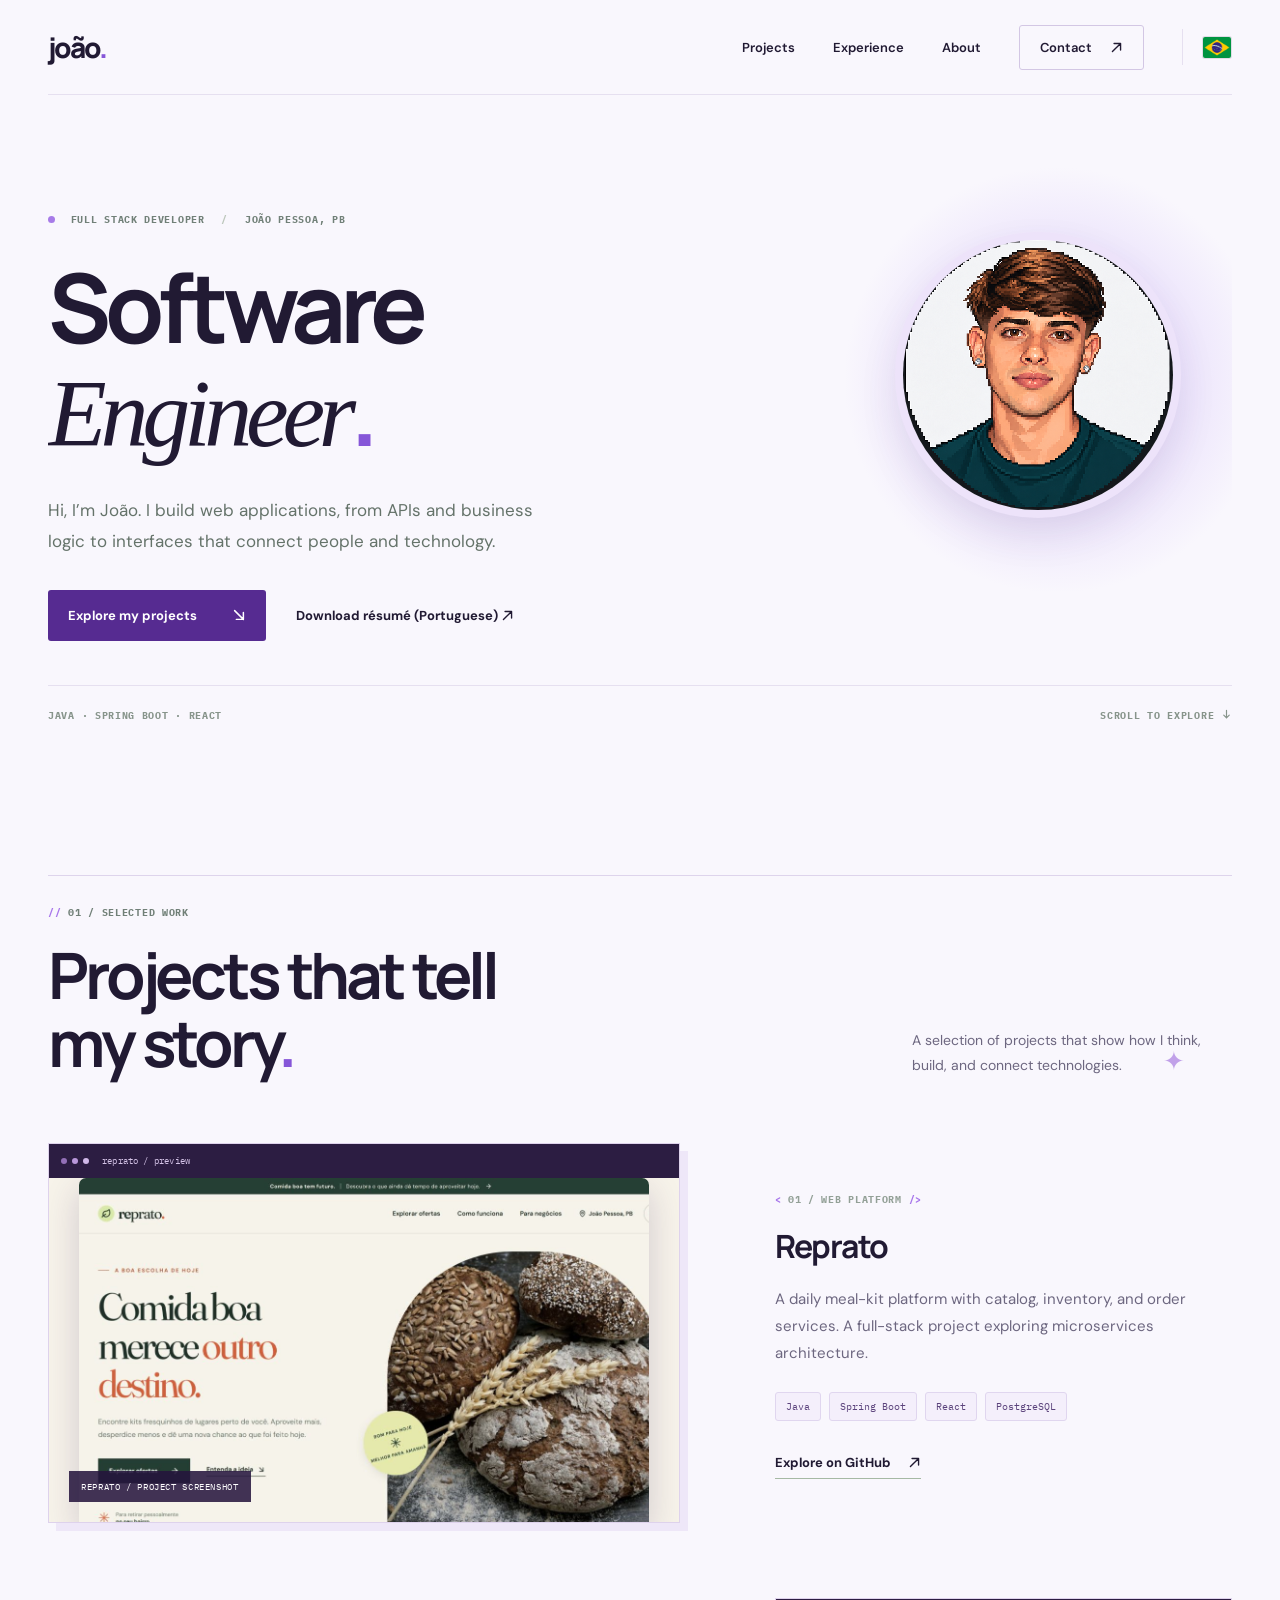
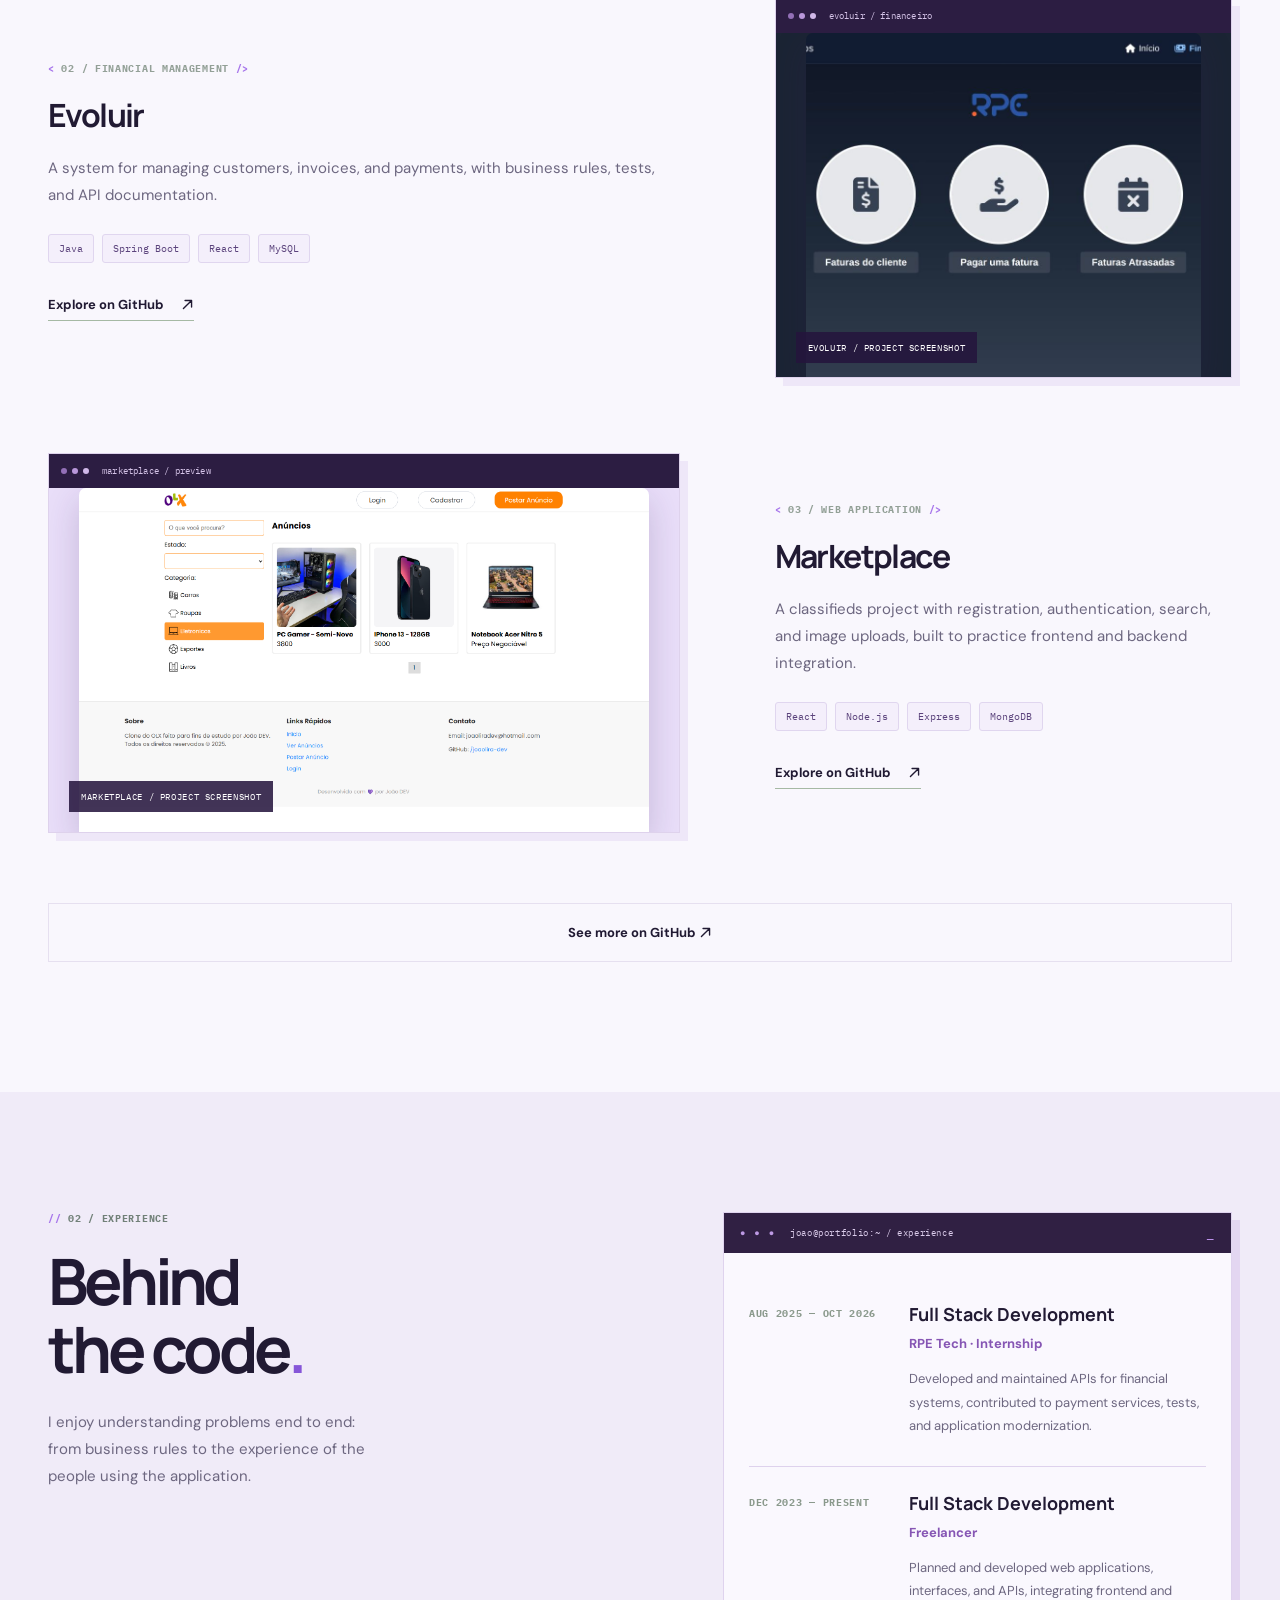
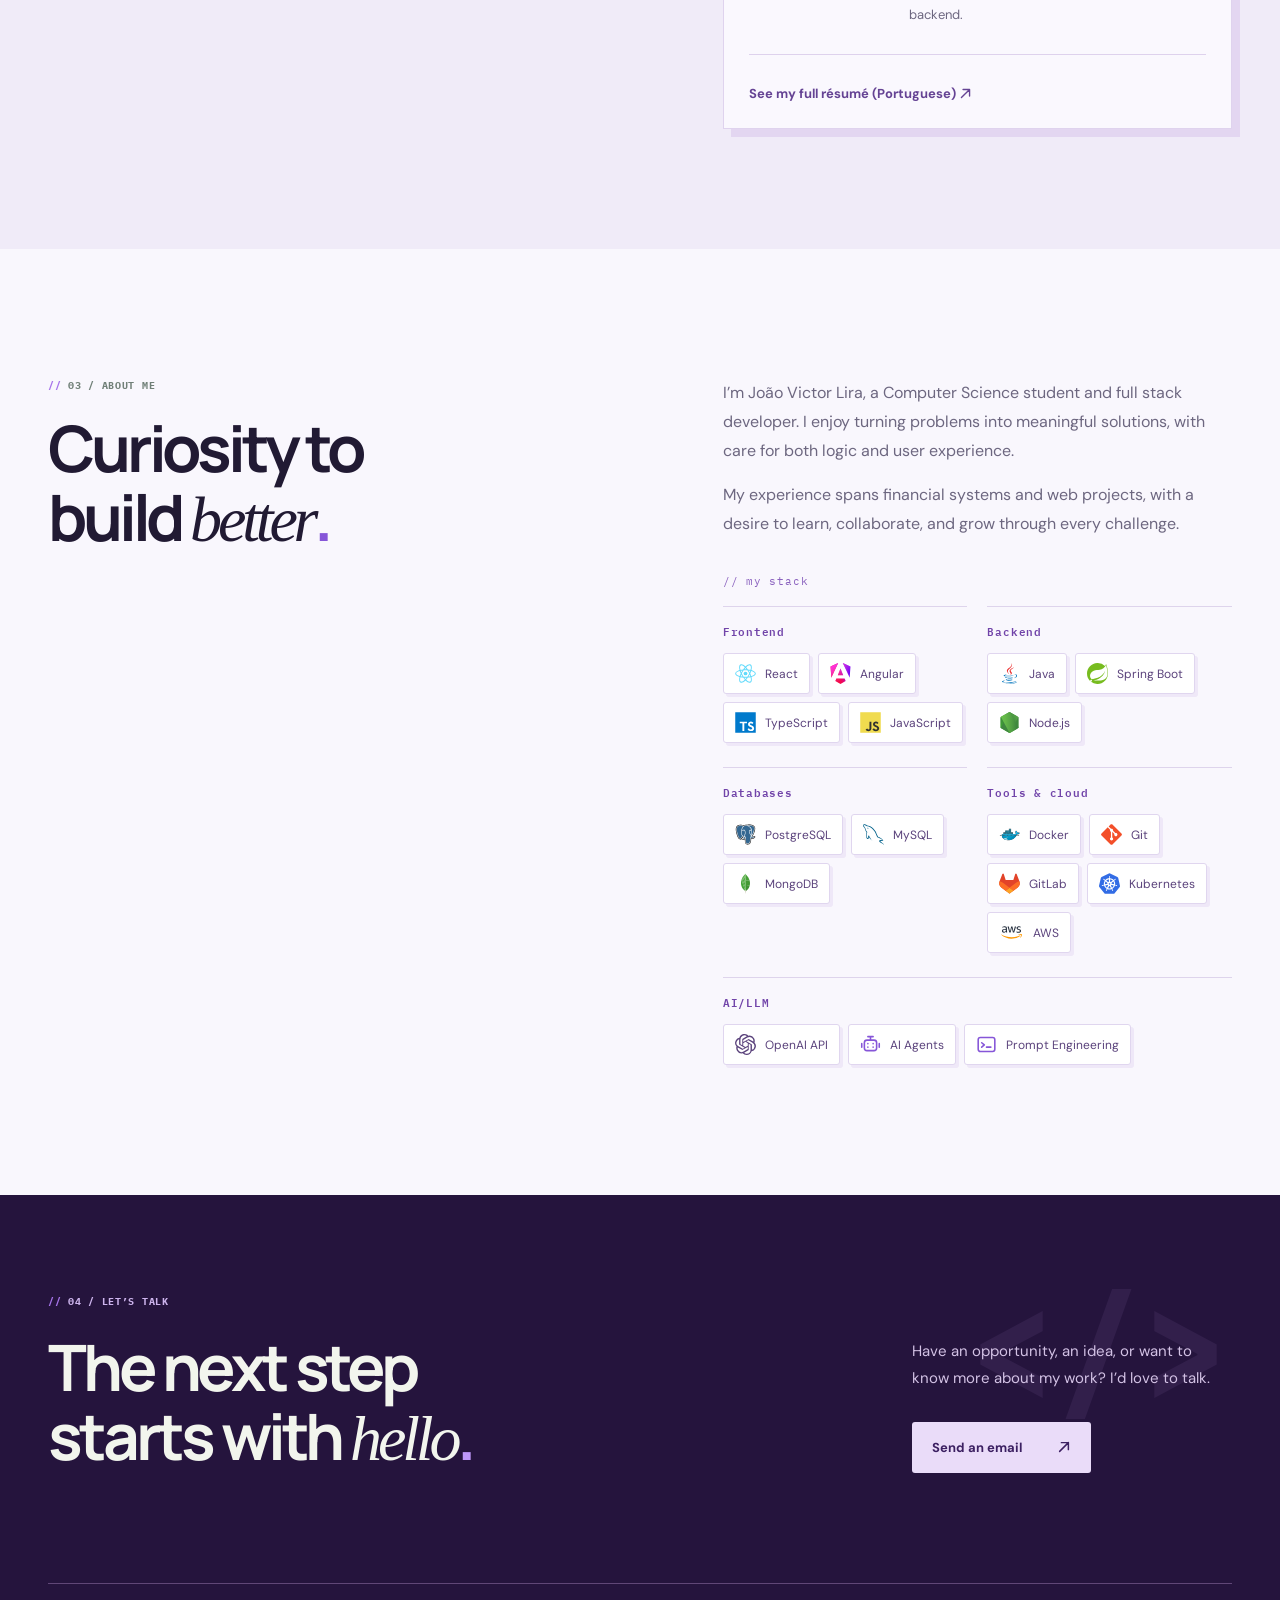
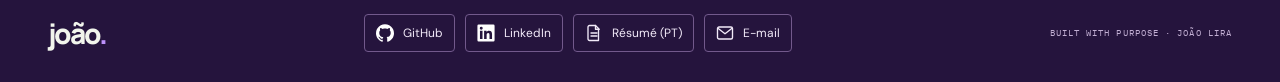
==== commit bd38167b: "feat: atualiza titulo principal para engenheiro de software" ====
--- a/site/en.html
+++ b/site/en.html
@@ -5,9 +5,9 @@
     <meta name="viewport" content="width=device-width,initial-scale=1" />
     <meta
       name="description"
-      content="Portfólio de João Lira, desenvolvedor full stack com experiência em Java, Spring Boot e React."
+      content="João Lira’s portfolio: software engineering projects using Java, Spring Boot, and React."
     />
-    <title>João Lira — Desenvolvedor Full Stack</title>
+    <title>João Lira — Software Engineer</title>
     <link rel="stylesheet" href="style.css" />
     <script src="motion.js" defer></script>
   </head>
@@ -55,7 +55,7 @@
             <span class="slash">/</span> JOÃO PESSOA, PB
           </p>
           <h1>
-            Bringing ideas<br />to <em>life</em> in code<span class="period"
+            Software<br /><em>Engineer</em><span class="period"
               >.</span
             >
           </h1>
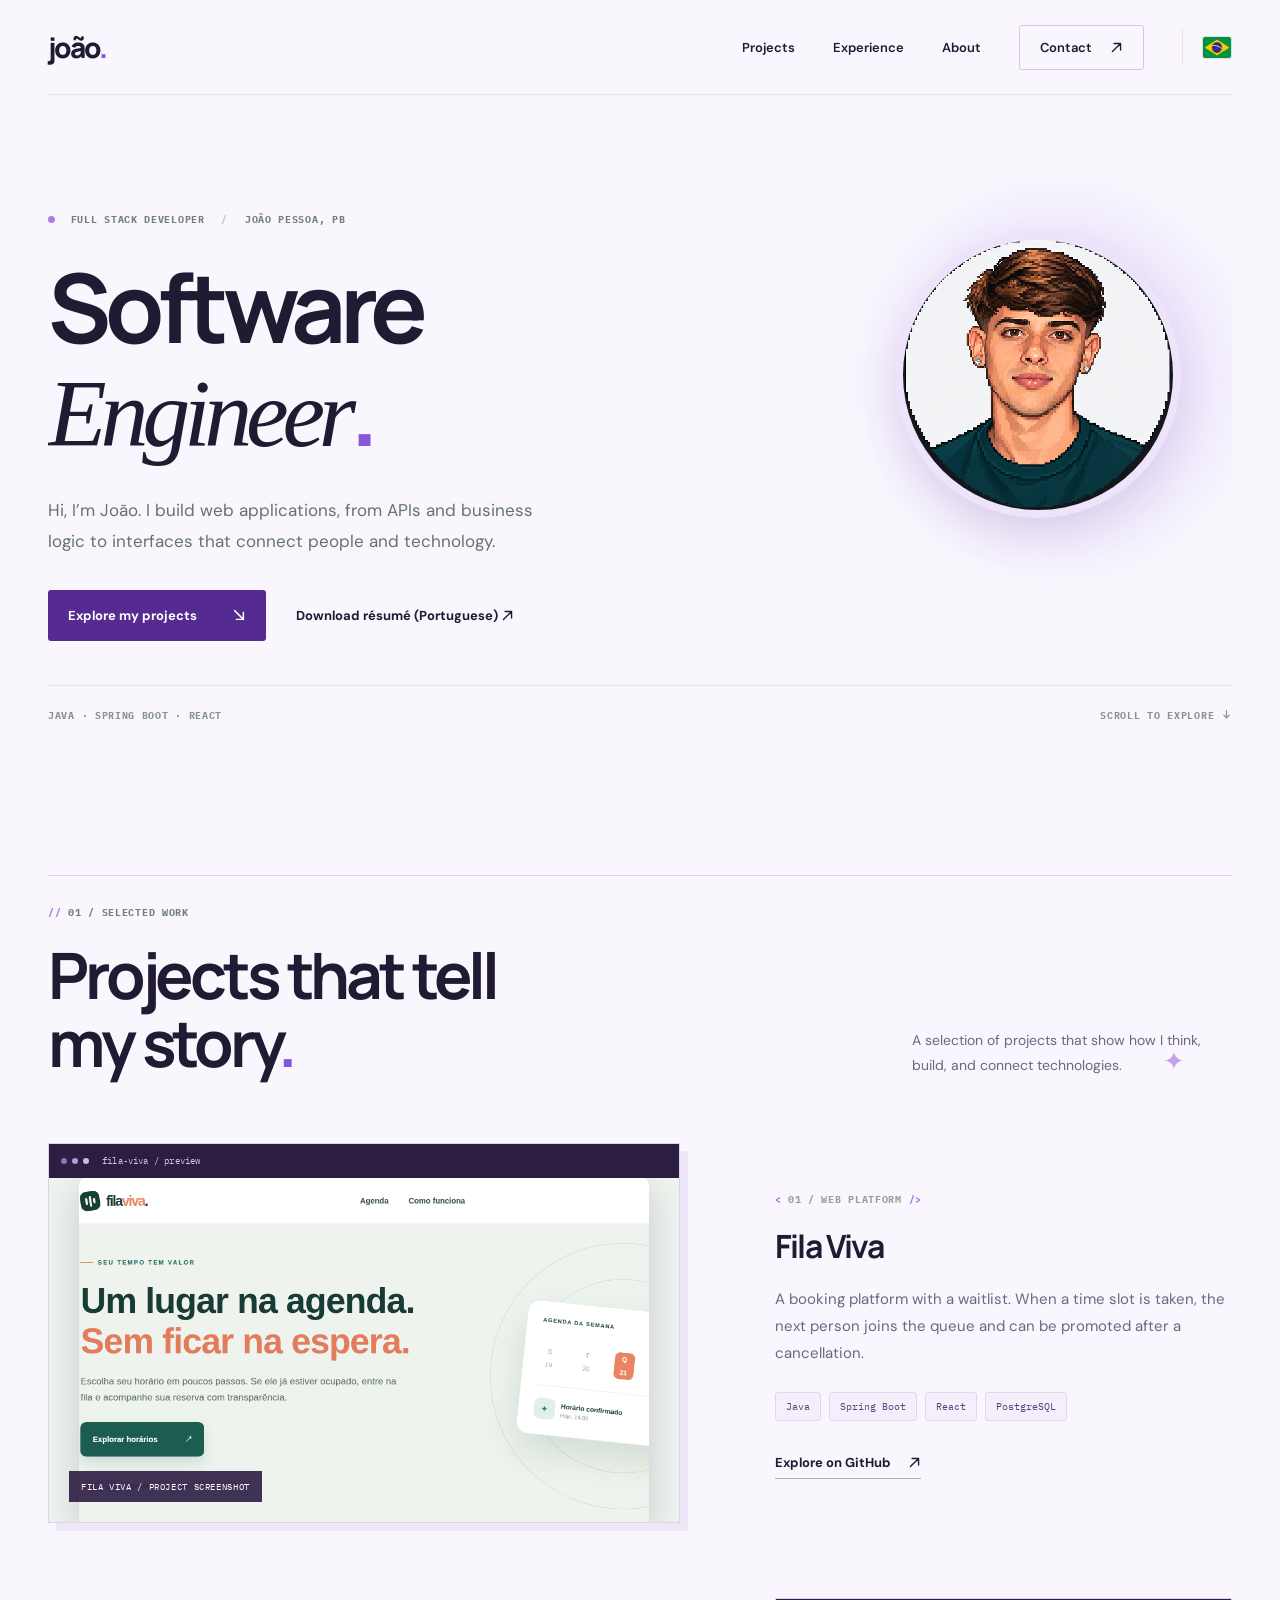
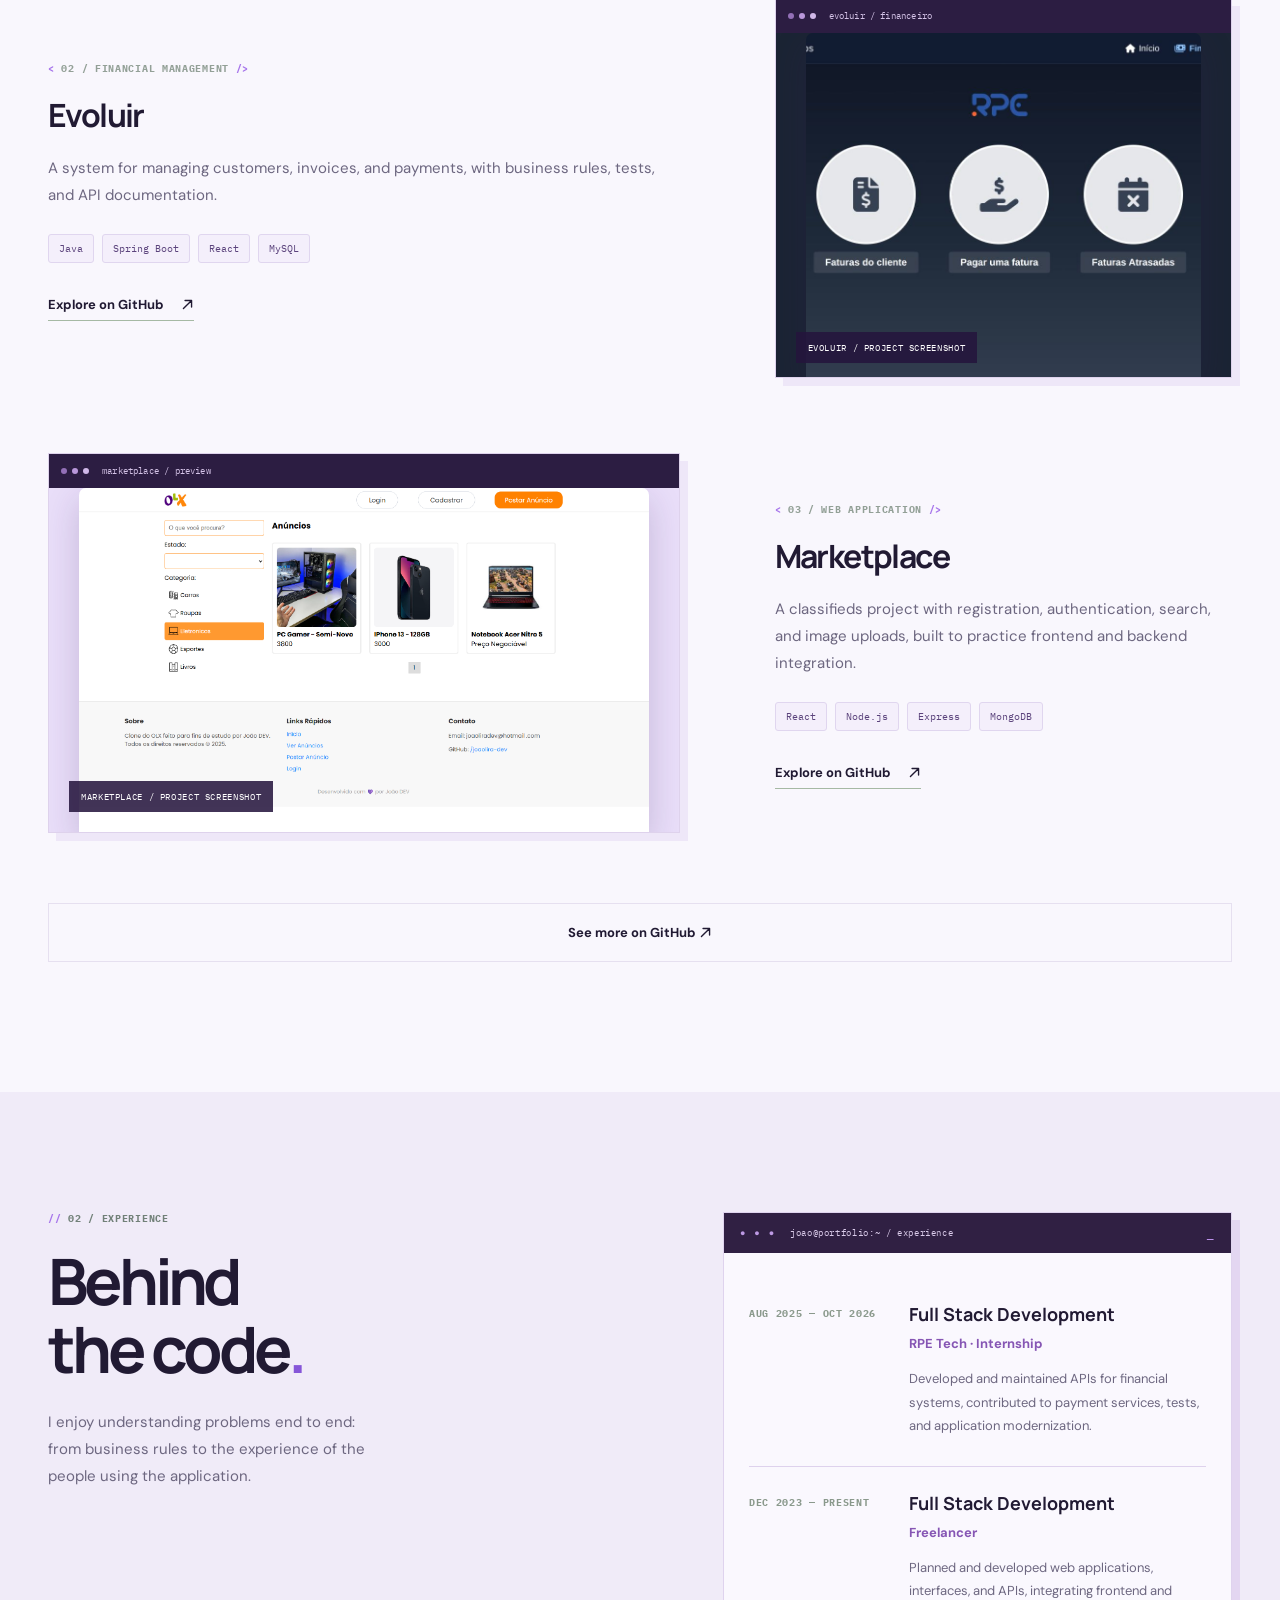
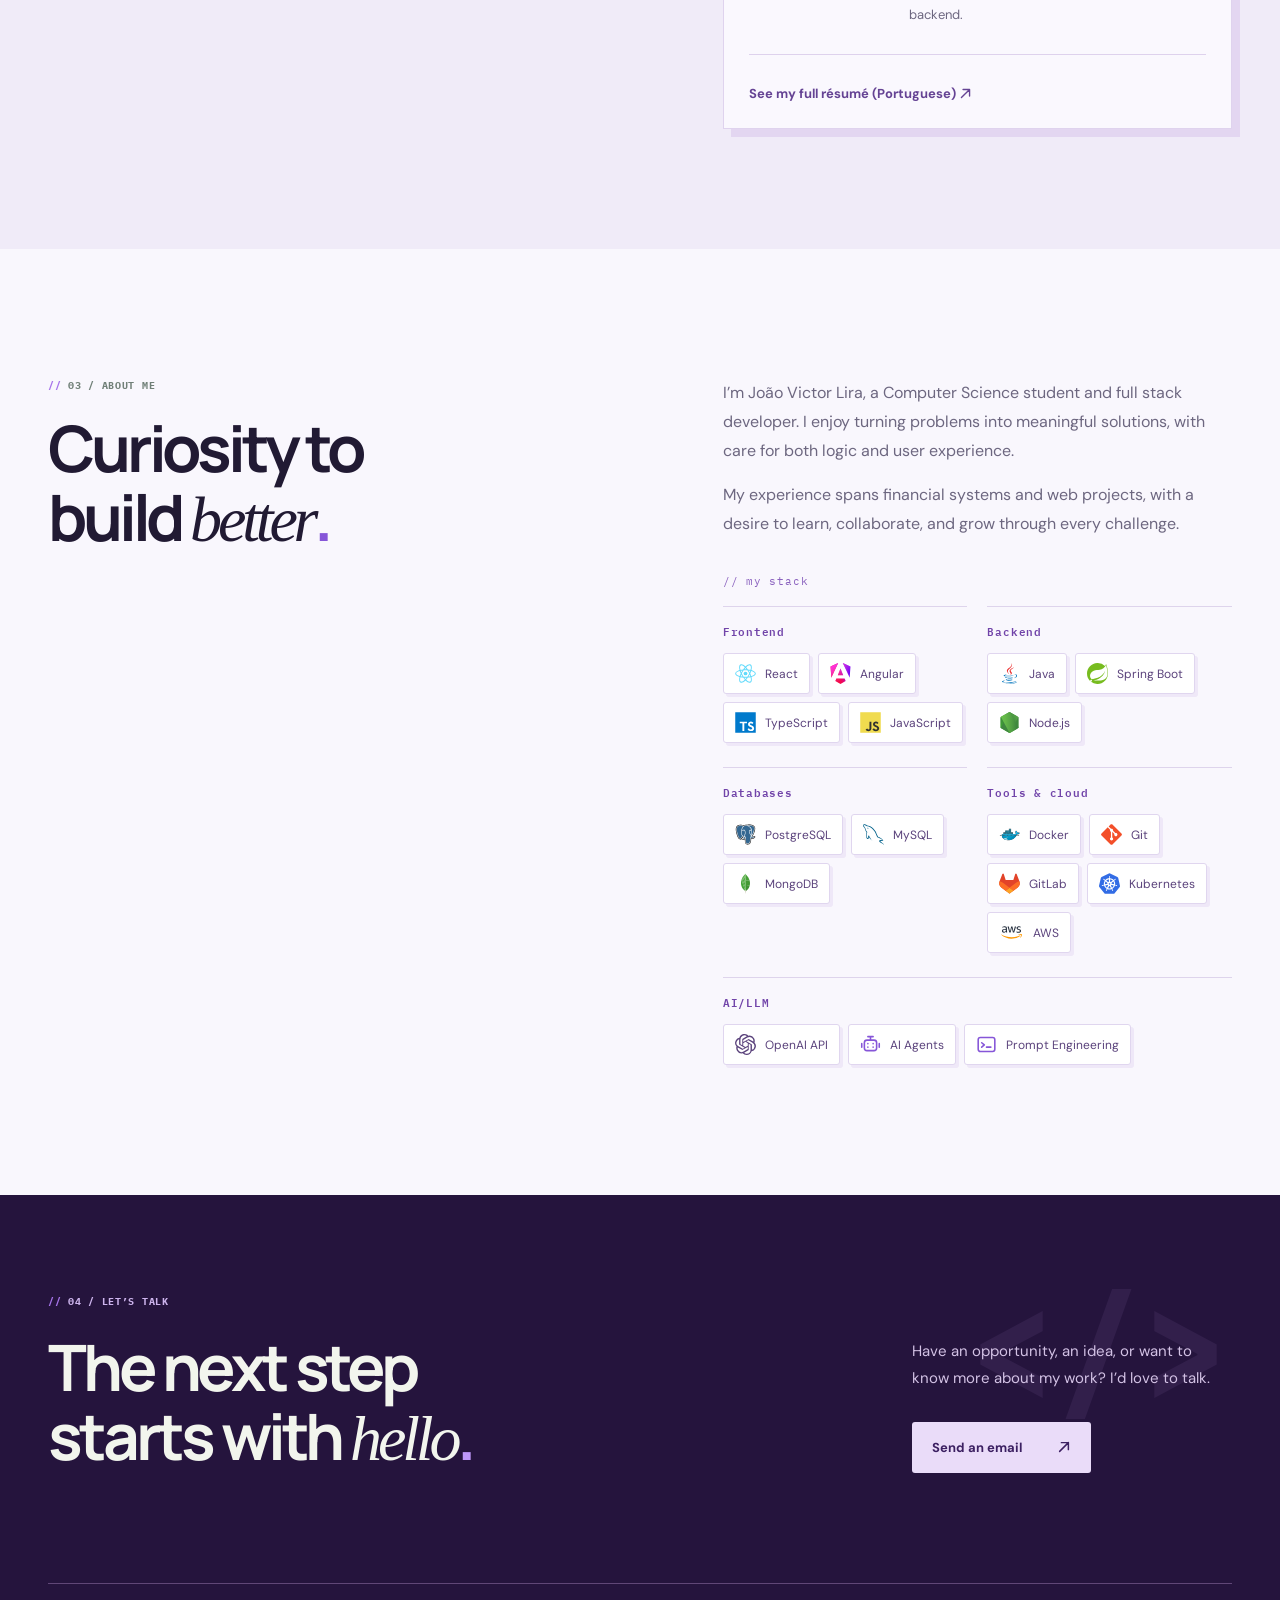
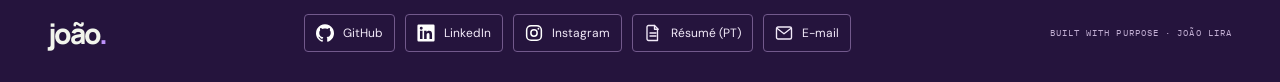
==== commit 5247f7ec: "feat: destaca Fila Viva no portfólio" ====
--- a/site/en.html
+++ b/site/en.html
@@ -8,6 +8,7 @@
       content="João Lira’s portfolio: software engineering projects using Java, Spring Boot, and React."
     />
     <title>João Lira — Software Engineer</title>
+    <link rel="icon" type="image/svg+xml" href="favicon.svg" />
     <link rel="stylesheet" href="style.css" />
     <script src="motion.js" defer></script>
   </head>
@@ -147,24 +148,24 @@
         </div>
         <div class="project-list">
           <article class="project">
-            <div class="project-art screenshot-art reprato-shot">
+            <div class="project-art screenshot-art fila-viva-shot">
               <div class="window-bar" aria-hidden="true">
                 <span></span><span></span><span></span
-                ><small>reprato / preview</small>
+                ><small>fila-viva / preview</small>
               </div>
               <img
-                src="assets/reprato-screen.png"
+                src="assets/fila-viva-screen.png"
                 loading="lazy"
-                alt="Screenshot of the Reprato project"
-              /><span class="photo-label">REPRATO / PROJECT SCREENSHOT</span>
+                alt="Screenshot of the Fila Viva project"
+              /><span class="photo-label">FILA VIVA / PROJECT SCREENSHOT</span>
             </div>
             <div class="project-info">
               <div class="project-index">01 / WEB PLATFORM</div>
-              <h3>Reprato</h3>
+              <h3>Fila Viva</h3>
               <p>
-                A daily meal-kit platform with catalog, inventory, and order
-                services. A full-stack project exploring microservices
-                architecture.
+                A booking platform with a waitlist. When a time slot is taken,
+                the next person joins the queue and can be promoted after a
+                cancellation.
               </p>
               <div class="tags">
                 <span>Java</span><span>Spring Boot</span><span>React</span
@@ -172,7 +173,7 @@
               </div>
               <a
                 class="project-link"
-                href="https://github.com/joaolira-dev/reprato"
+                href="https://github.com/joaolira-dev/fila-viva"
                 target="_blank"
                 rel="noopener noreferrer"
                 >Explore on GitHub
@@ -492,6 +493,11 @@
                 target="_blank"
                 rel="noopener noreferrer"
                 ><img src="assets/linkedin.svg" alt="" />LinkedIn</a
+              ><a
+                href="https://www.instagram.com/joaoliradev/"
+                target="_blank"
+                rel="noopener noreferrer"
+                ><img src="assets/instagram.svg" alt="" />Instagram</a
               ><a href="curriculo.pdf" target="_blank" rel="noopener"
                 ><svg
                   viewBox="0 0 24 24"
--- a/site/style.css
+++ b/site/style.css
@@ -1081,9 +1081,6 @@
   transform: translateY(-3px) rotate(-5deg);
   box-shadow: 0 5px 12px #4b2d7133;
 }
-.reprato-shot > img {
-  object-position: top left;
-}
 .project-art > img {
   transition: transform 0.6s cubic-bezier(0.2, 0.7, 0.25, 1);
 }
@@ -1186,11 +1183,11 @@
 .evoluir-shot .photo-label {
   bottom: 14px;
 }
-.reprato-shot {
-  background: #f7f3ea;
-}
-.reprato-shot > img {
-  object-position: top left;
+.fila-viva-shot {
+  background: #edf3ed;
+}
+.fila-viva-shot > img {
+  object-position: center top;
 }
 .skills span img[src$="aws.svg"] {
   width: 25px;
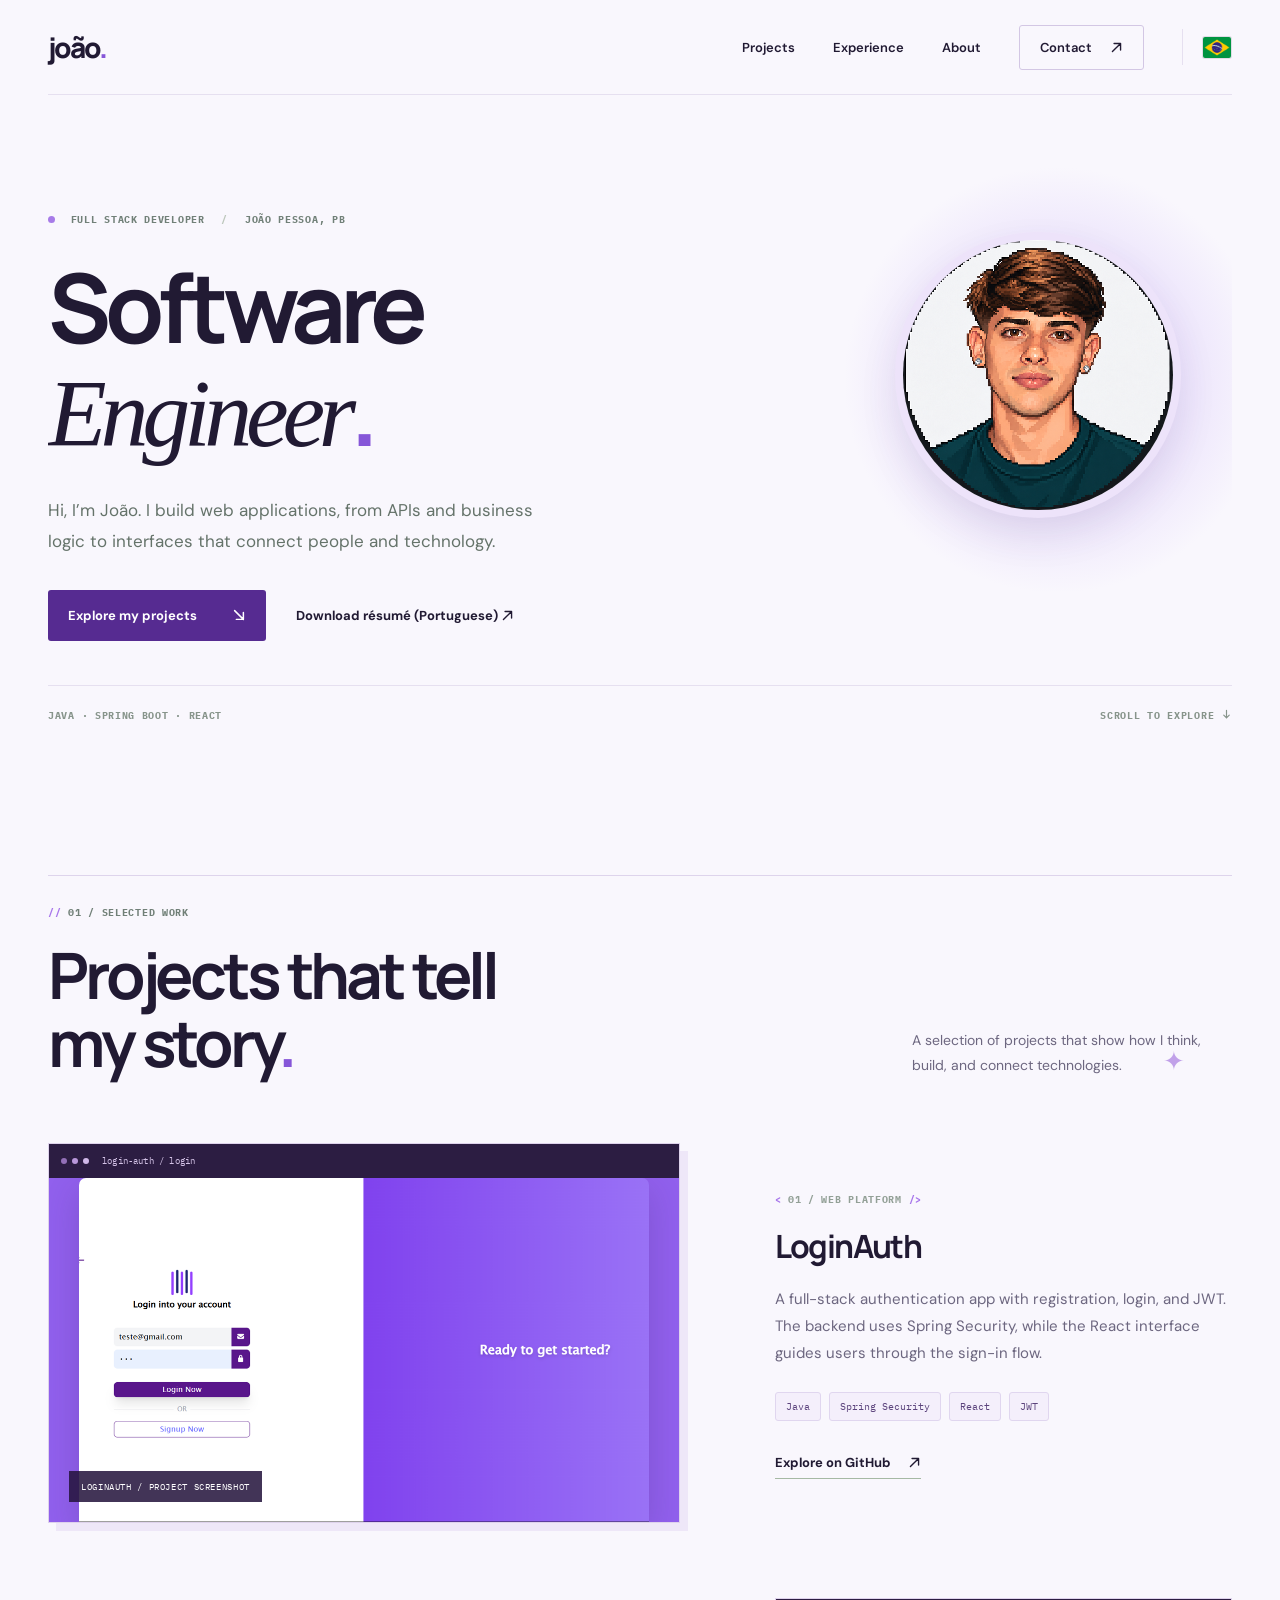
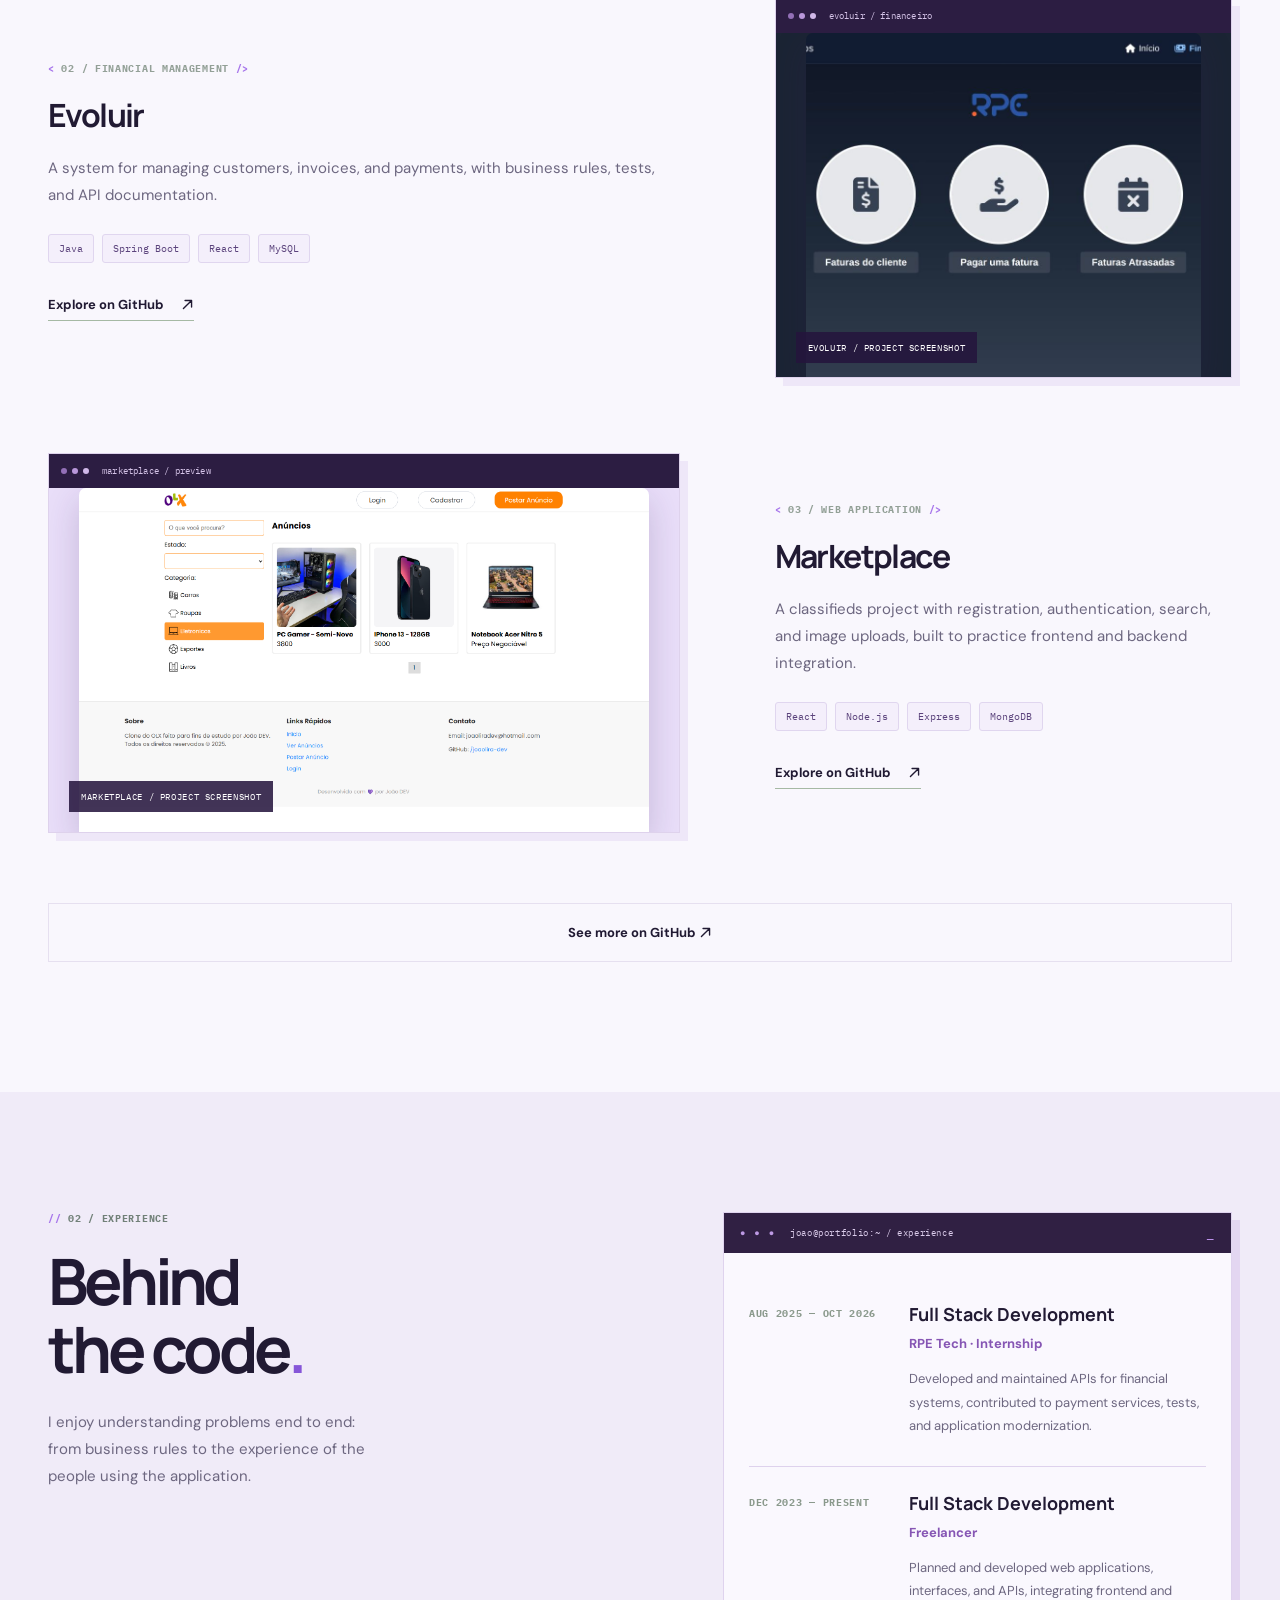
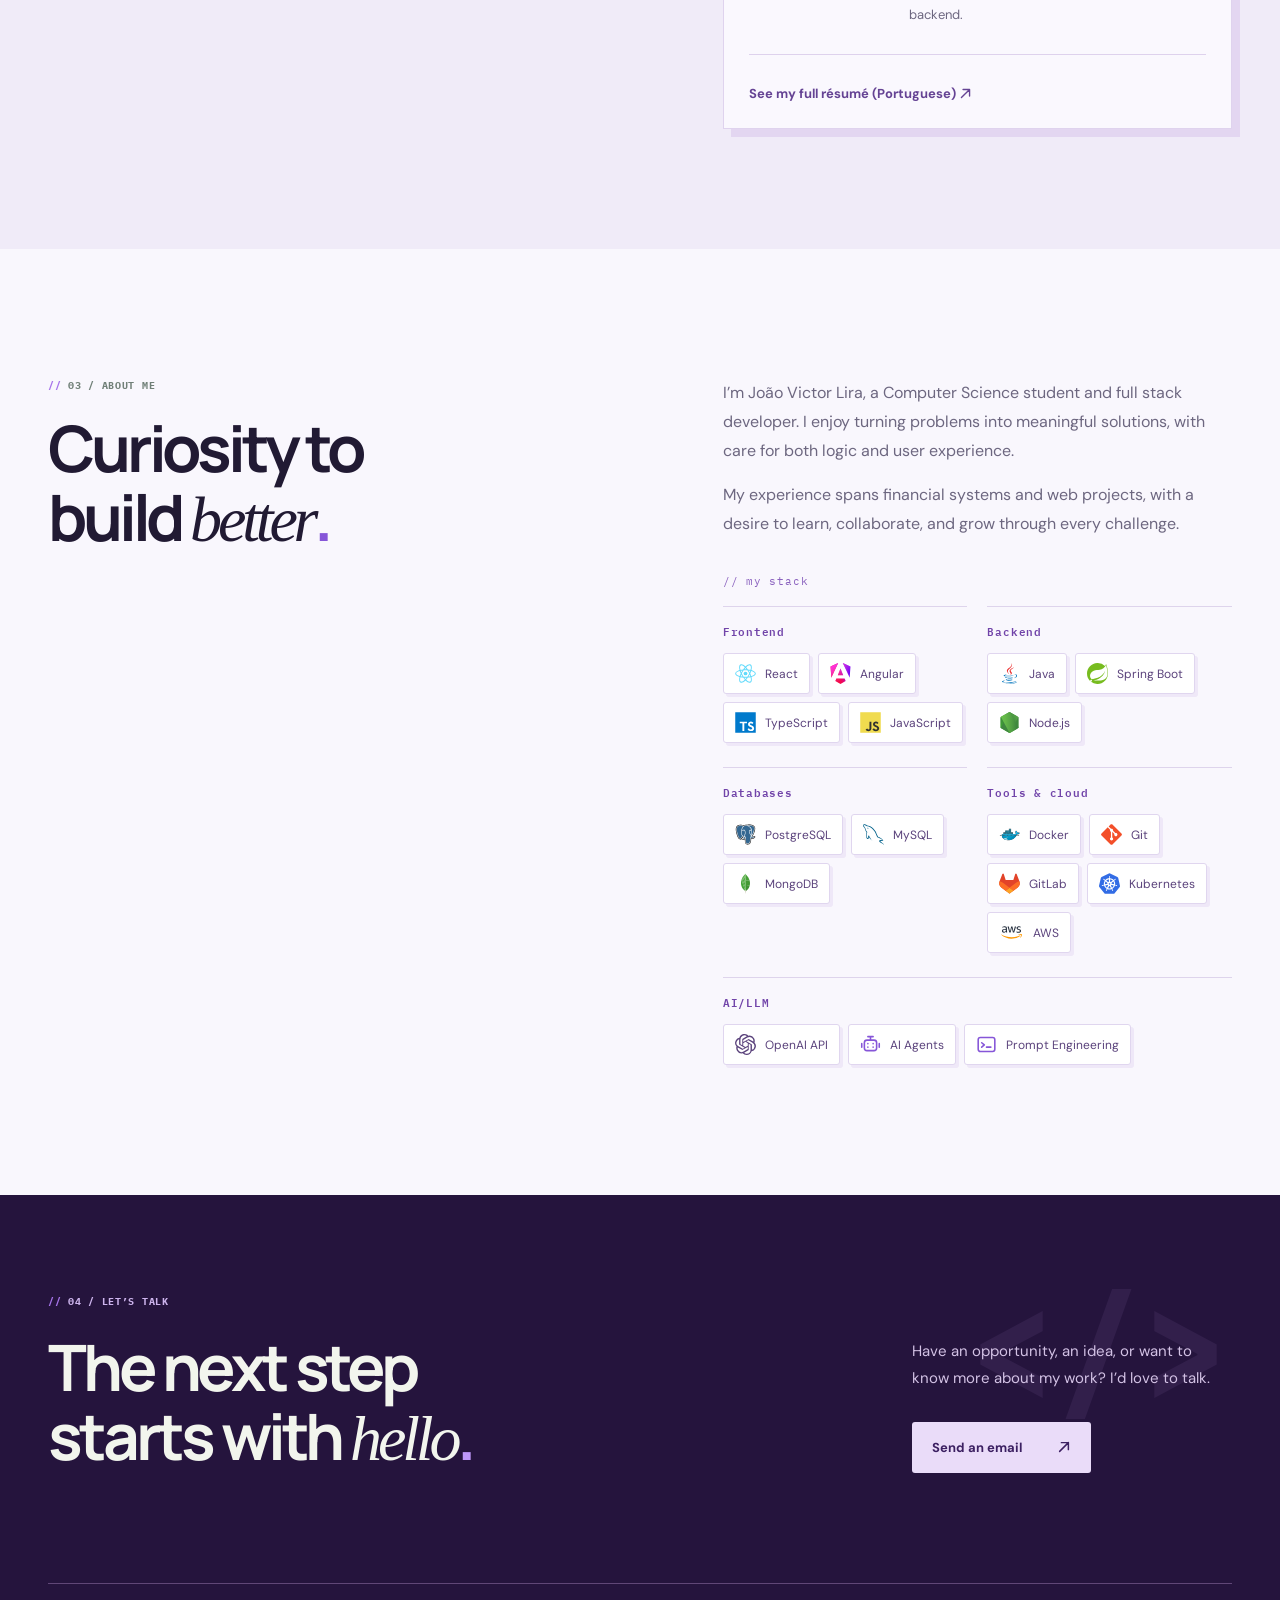
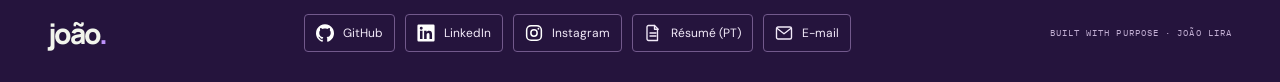
==== commit 1be81c3f: "feat: substitui Fila Viva por LoginAuth" ====
--- a/site/en.html
+++ b/site/en.html
@@ -148,32 +148,32 @@
         </div>
         <div class="project-list">
           <article class="project">
-            <div class="project-art screenshot-art fila-viva-shot">
+            <div class="project-art screenshot-art login-auth-shot">
               <div class="window-bar" aria-hidden="true">
                 <span></span><span></span><span></span
-                ><small>fila-viva / preview</small>
+                ><small>login-auth / login</small>
               </div>
               <img
-                src="assets/fila-viva-screen.png"
+                src="assets/login-auth-screen.png"
                 loading="lazy"
-                alt="Screenshot of the Fila Viva project"
-              /><span class="photo-label">FILA VIVA / PROJECT SCREENSHOT</span>
+                alt="Screenshot of the LoginAuth login screen"
+              /><span class="photo-label">LOGINAUTH / PROJECT SCREENSHOT</span>
             </div>
             <div class="project-info">
               <div class="project-index">01 / WEB PLATFORM</div>
-              <h3>Fila Viva</h3>
+              <h3>LoginAuth</h3>
               <p>
-                A booking platform with a waitlist. When a time slot is taken,
-                the next person joins the queue and can be promoted after a
-                cancellation.
+                A full-stack authentication app with registration, login, and
+                JWT. The backend uses Spring Security, while the React interface
+                guides users through the sign-in flow.
               </p>
               <div class="tags">
-                <span>Java</span><span>Spring Boot</span><span>React</span
-                ><span>PostgreSQL</span>
+                <span>Java</span><span>Spring Security</span><span>React</span
+                ><span>JWT</span>
               </div>
               <a
                 class="project-link"
-                href="https://github.com/joaolira-dev/fila-viva"
+                href="https://github.com/joaolira-dev/login-auth"
                 target="_blank"
                 rel="noopener noreferrer"
                 >Explore on GitHub
--- a/site/style.css
+++ b/site/style.css
@@ -1183,10 +1183,10 @@
 .evoluir-shot .photo-label {
   bottom: 14px;
 }
-.fila-viva-shot {
-  background: #edf3ed;
-}
-.fila-viva-shot > img {
+.login-auth-shot {
+  background: #9160ed;
+}
+.login-auth-shot > img {
   object-position: center top;
 }
 .skills span img[src$="aws.svg"] {
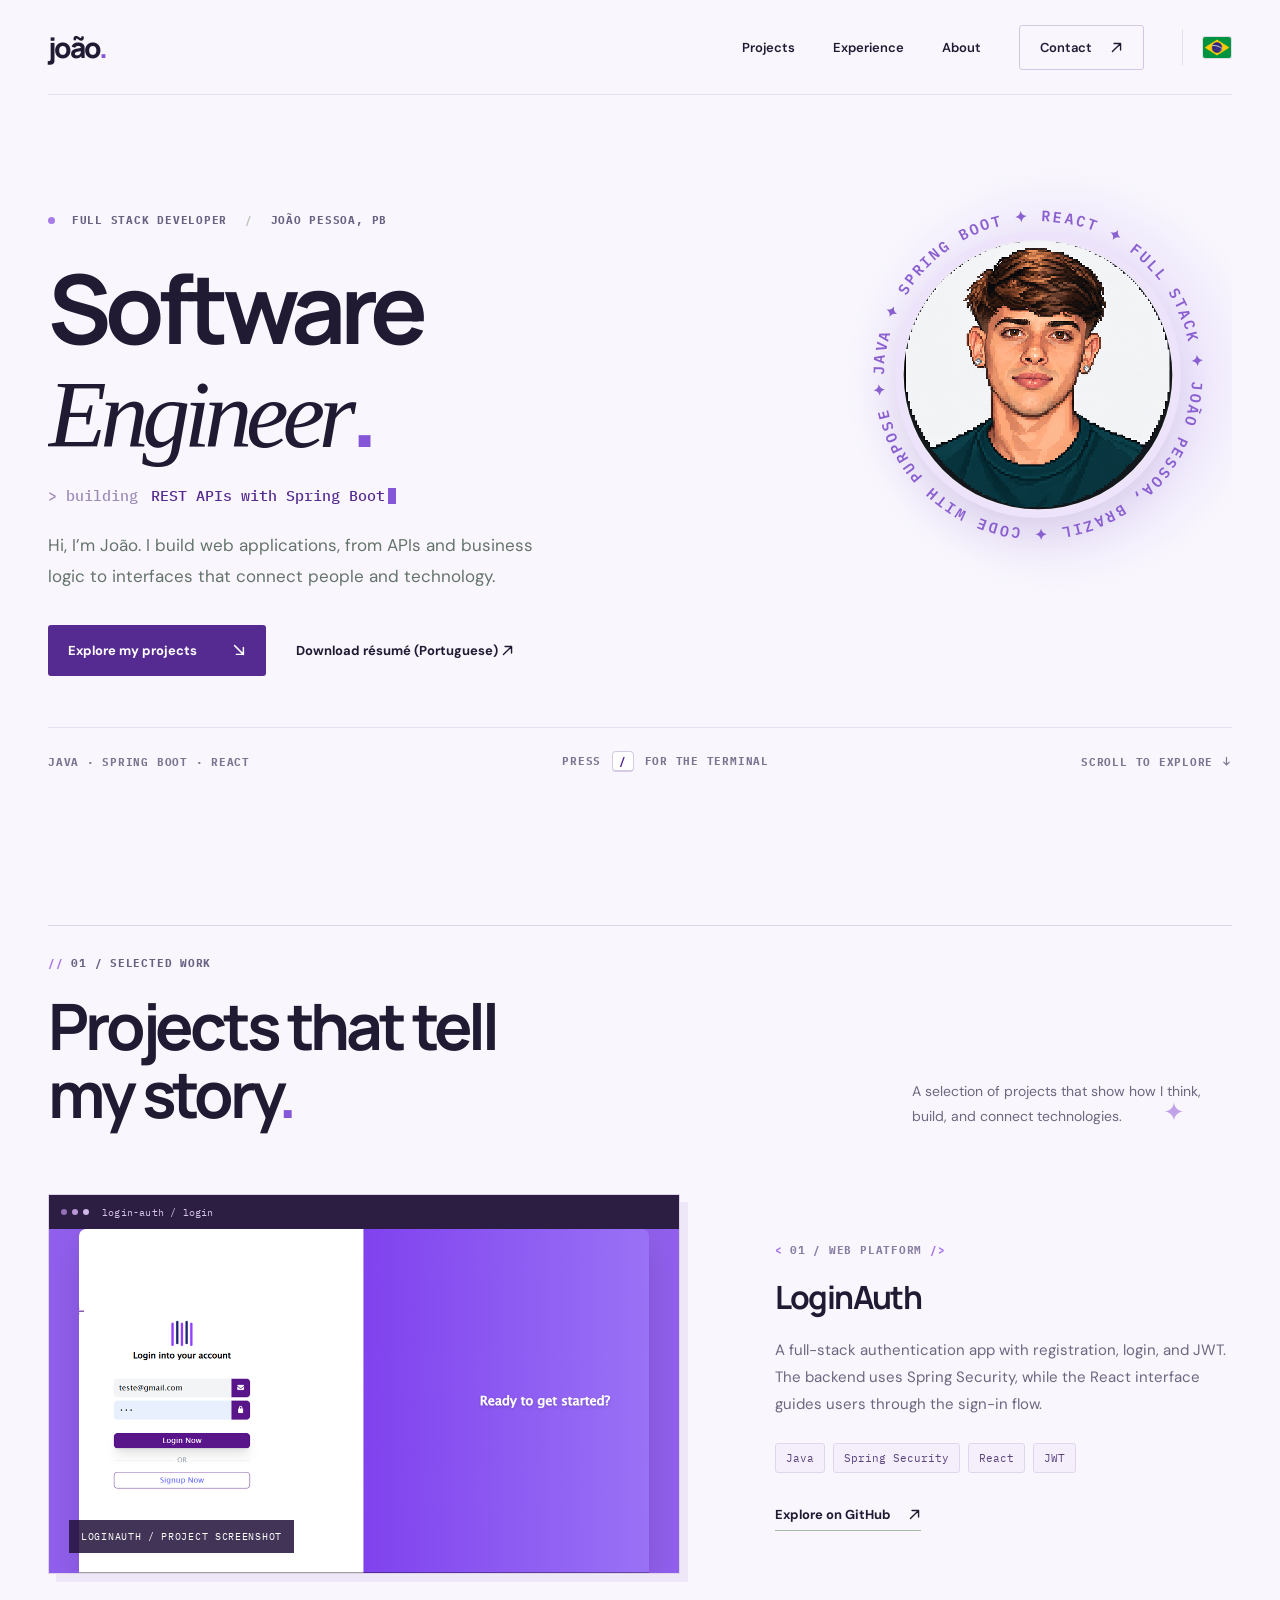
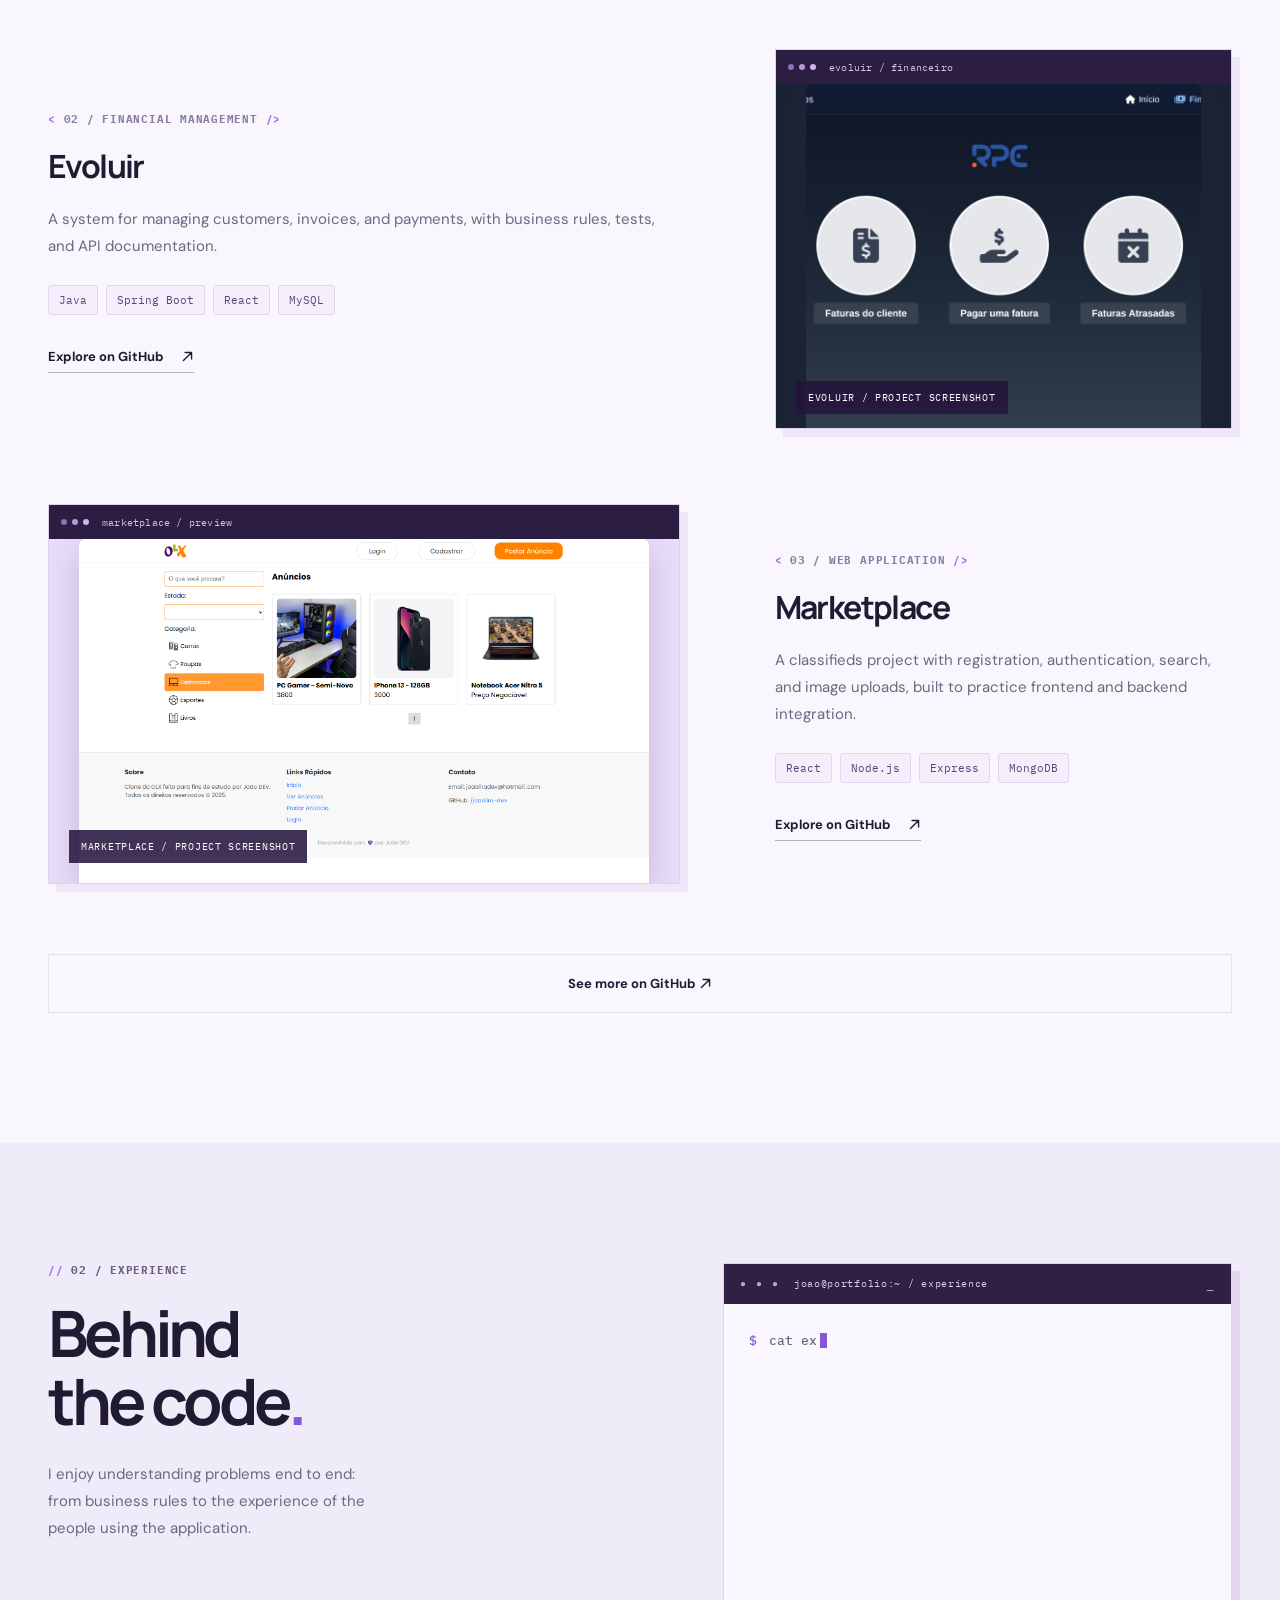
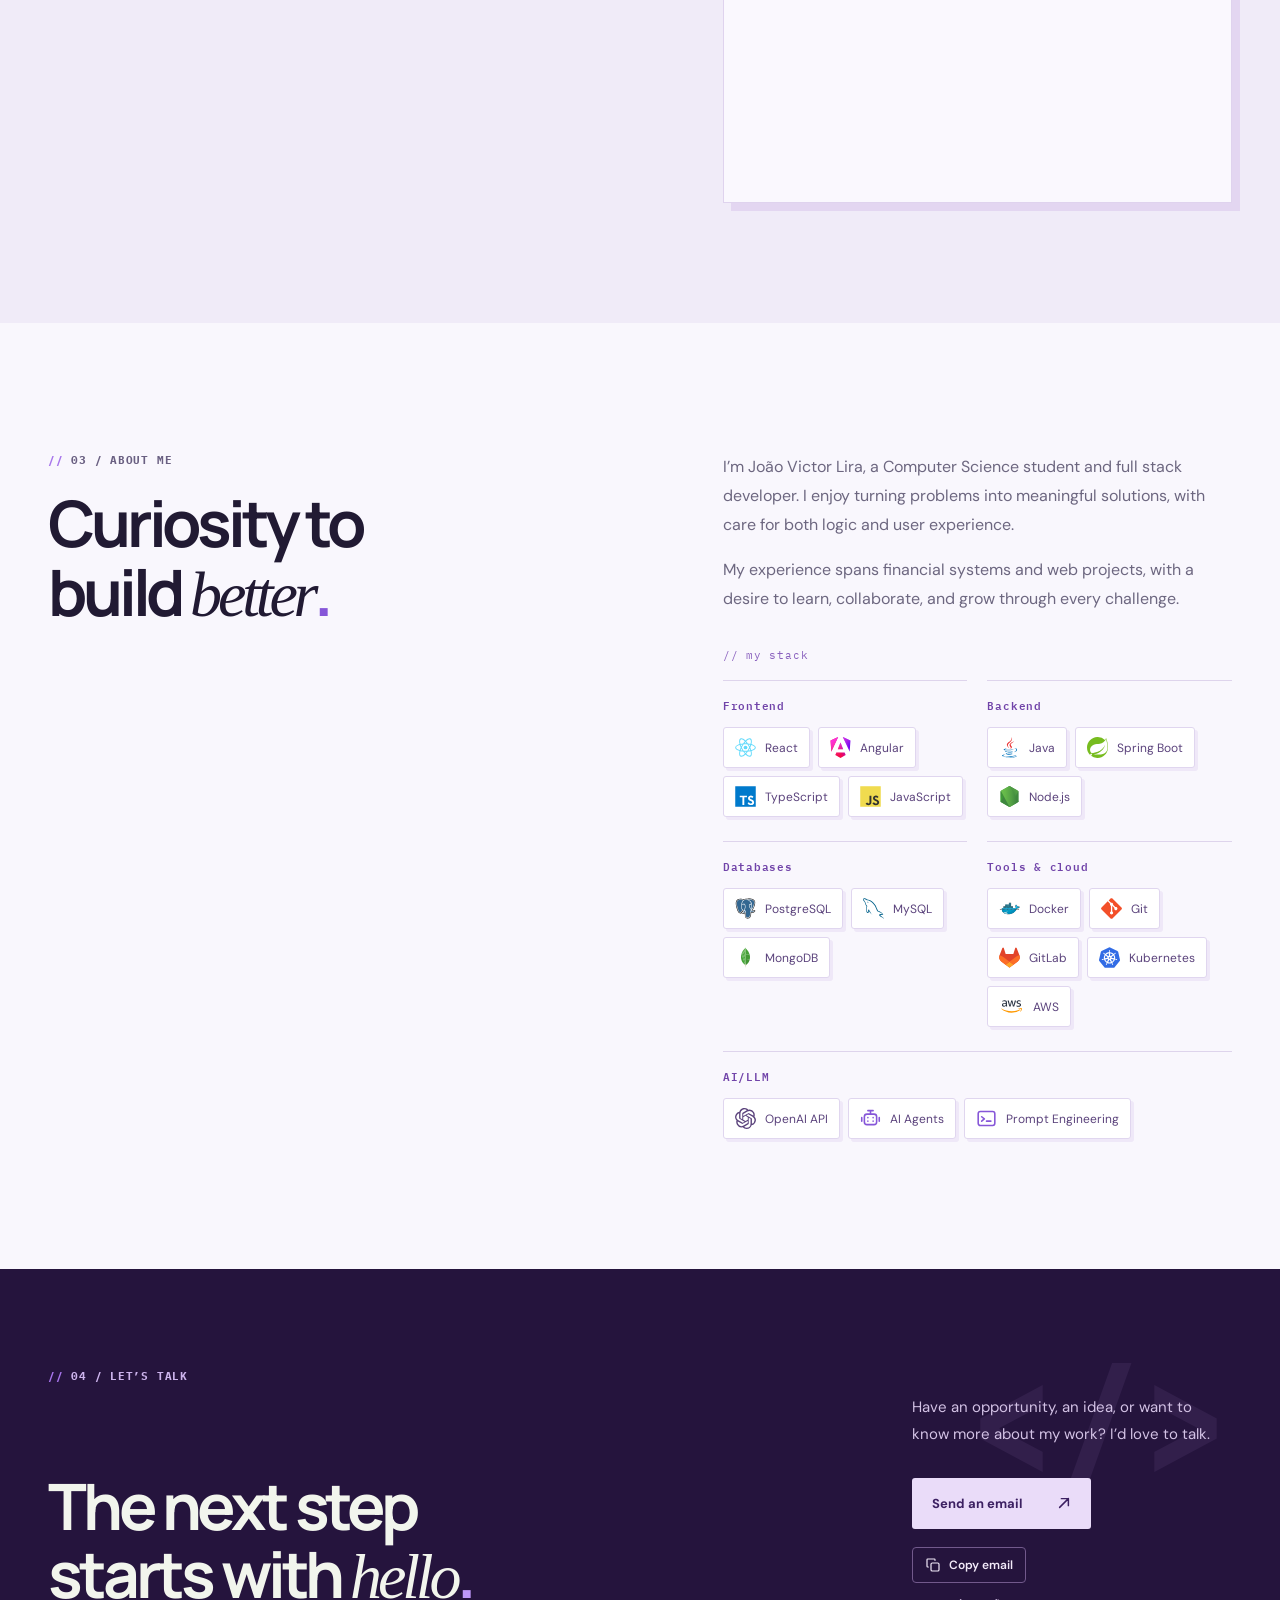
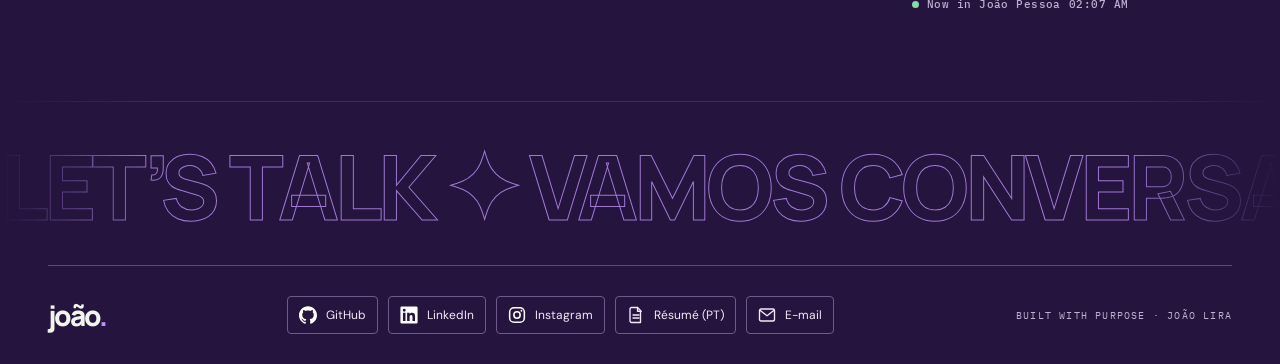
==== commit 51515463: "feat: animações, terminal de comandos, menu mobile e limpeza do CSS - data do estágio atualizada par" ====
--- a/site/en.html
+++ b/site/en.html
@@ -9,16 +9,28 @@
     />
     <title>João Lira — Software Engineer</title>
     <link rel="icon" type="image/svg+xml" href="favicon.svg" />
+    <link rel="preconnect" href="https://fonts.googleapis.com" />
+    <link rel="preconnect" href="https://fonts.gstatic.com" crossorigin />
+    <link
+      rel="stylesheet"
+      href="https://fonts.googleapis.com/css2?family=DM+Sans:wght@400;500;600;700&family=IBM+Plex+Mono:wght@400;500;600&family=Manrope:wght@400;500;600;700;800&display=swap"
+    />
     <link rel="stylesheet" href="style.css" />
+    <meta name="theme-color" content="#25143d" />
     <script src="motion.js" defer></script>
   </head>
   <body>
     <a class="skip" href="#conteudo">Skip to content</a>
+    <div class="scroll-progress" aria-hidden="true"></div>
+    <div class="header-bar">
     <header class="header wrap">
       <a class="logo" href="#inicio" aria-label="João Lira, início"
         >joão<span>.</span></a
       >
-      <nav aria-label="Main navigation">
+      <button class="menu-toggle" type="button" aria-expanded="false" aria-controls="menu" aria-label="Open menu">
+        <span></span><span></span>
+      </button>
+      <nav id="menu" aria-label="Main navigation">
         <a href="#projetos">Projects</a><a href="#experiencia">Experience</a
         ><a href="#sobre">About</a
         ><a class="nav-contact" href="#contato"
@@ -48,18 +60,24 @@
         >
       </nav>
     </header>
+    </div>
     <main id="conteudo">
       <section id="inicio" class="hero wrap">
+        <div class="hero-glow" aria-hidden="true"></div>
         <div class="hero-main">
           <p class="eyebrow">
             <span class="dot"></span> FULL STACK DEVELOPER
             <span class="slash">/</span> JOÃO PESSOA, PB
           </p>
           <h1>
-            Software<br /><em>Engineer</em><span class="period"
+            Software<br /><em data-scramble>Engineer</em><span class="period"
               >.</span
             >
           </h1>
+          <p class="rotator" aria-hidden="true">
+            <span class="rotator-prompt">&gt; building</span>
+            <span class="rotator-word" data-words="REST APIs with Spring Boot|React interfaces|Business logic|AI integrations">REST APIs with Spring Boot</span><span class="caret"></span>
+          </p>
           <p class="intro">
             Hi, I’m João. I build web applications, from APIs and business logic
             to interfaces that connect people and technology.
@@ -107,6 +125,10 @@
           </div>
         </div>
         <div class="portrait">
+          <svg class="portrait-ring" viewBox="0 0 200 200" aria-hidden="true">
+            <defs><path id="ring-path" d="M100,100 m-88,0 a88,88 0 1,1 176,0 a88,88 0 1,1 -176,0" /></defs>
+            <text><textPath href="#ring-path" textLength="548">JAVA ✦ SPRING BOOT ✦ REACT ✦ FULL STACK ✦ JOÃO PESSOA, BRAZIL ✦ CODE WITH PURPOSE ✦ </textPath></text>
+          </svg>
           <img
             src="assets/perfil-avatar.png"
             alt="Illustration of João Victor Lira"
@@ -114,6 +136,8 @@
         </div>
         <div class="hero-bottom">
           <span>JAVA · SPRING BOOT · REACT</span
+          ><button class="cmdk-hint" type="button" aria-label="Open command terminal">
+            PRESS <kbd>/</kbd> FOR THE TERMINAL</button
           ><span
             >SCROLL TO EXPLORE
             <svg
@@ -147,7 +171,7 @@
           </p>
         </div>
         <div class="project-list">
-          <article class="project">
+          <article data-tech="java spring react jwt" class="project">
             <div class="project-art screenshot-art login-auth-shot">
               <div class="window-bar" aria-hidden="true">
                 <span></span><span></span><span></span
@@ -195,7 +219,7 @@
               ></a>
             </div>
           </article>
-          <article class="project reverse">
+          <article data-tech="java spring react mysql" class="project reverse">
             <div class="project-art screenshot-art evoluir-shot">
               <div class="window-bar" aria-hidden="true">
                 <span></span><span></span><span></span
@@ -242,7 +266,7 @@
               ></a>
             </div>
           </article>
-          <article class="project">
+          <article data-tech="react nodejs express mongodb" class="project">
             <div class="project-art screenshot-art">
               <div class="window-bar" aria-hidden="true">
                 <span></span><span></span><span></span
@@ -331,8 +355,12 @@
               <span>● ● ●</span><small>joao@portfolio:~ / experience</small
               ><b>_</b>
             </div>
+            <p class="term-line" aria-hidden="true">
+              <span class="term-prompt">$</span>
+              <span class="term-cmd">cat experience.log</span><span class="term-caret"></span>
+            </p>
             <div class="timeline-item">
-              <span class="timeline-date">AUG 2025 — OCT 2026</span>
+              <span class="timeline-date">AUG 2025 — NOV 2026</span>
               <div>
                 <h3>Full Stack Development</h3>
                 <p class="company">RPE Tech · Internship</p>
@@ -478,7 +506,17 @@
                       stroke-linejoin="round"
                     /></svg></span
               ></a>
-            </div>
+              <div class="contact-meta">
+                <button class="copy-email" type="button" data-email="joaoliradev@hotmail.com">
+                  <svg viewBox="0 0 24 24" width="16" height="16" aria-hidden="true" fill="none" stroke="currentColor" stroke-width="1.8" stroke-linecap="round" stroke-linejoin="round"><rect x="9" y="9" width="12" height="12" rx="2" /><path d="M5 15H4a1 1 0 0 1-1-1V4a1 1 0 0 1 1-1h10a1 1 0 0 1 1 1v1" /></svg>
+                  Copy email
+                </button>
+                <span class="local-time"><span class="live-dot"></span>Now in João Pessoa <time>--:--</time></span>
+              </div>
+            </div>
+          </div>
+          <div class="marquee" aria-hidden="true">
+            <div class="marquee-track"><span>LET’S TALK ✦ VAMOS CONVERSAR ✦ LET’S BUILD ✦ LET’S TALK ✦ VAMOS CONVERSAR ✦ LET’S BUILD ✦ LET’S TALK ✦ VAMOS CONVERSAR ✦ LET’S BUILD ✦ </span><span>LET’S TALK ✦ VAMOS CONVERSAR ✦ LET’S BUILD ✦ LET’S TALK ✦ VAMOS CONVERSAR ✦ LET’S BUILD ✦ LET’S TALK ✦ VAMOS CONVERSAR ✦ LET’S BUILD ✦ </span></div>
           </div>
           <footer>
             <a class="logo" href="#inicio">joão<span>.</span></a>
--- a/site/style.css
+++ b/site/style.css
@@ -1,12 +1,3 @@
-@import url("https://fonts.googleapis.com/css2?family=IBM+Plex+Mono:wght@400;500;600&display=swap");
-@import url("https://fonts.googleapis.com/css2?family=DM+Sans:wght@400;500;600;700&family=Manrope:wght@400;500;600;700;800&display=swap");
-:root {
-  --ink: #1b2522;
-  --muted: #69756e;
-  --accent: #6f8a6b;
-  --paper: #f7f8f4;
-  --line: #dfe5dc;
-}
 * {
   box-sizing: border-box;
 }
@@ -208,118 +199,6 @@
   position: relative;
   overflow: hidden;
 }
-.art-one {
-  background: #dbe6d1;
-  color: #344d37;
-}
-.art-two {
-  background: #e8e3d9;
-  color: #544f45;
-}
-.art-three {
-  background: #dce5e3;
-  color: #3c5551;
-}
-.art-label {
-  font-size: 10px;
-  font-weight: 700;
-  letter-spacing: 0.15em;
-  display: flex;
-  justify-content: space-between;
-}
-.art-title {
-  font-family: Manrope, sans-serif;
-  font-weight: 700;
-  letter-spacing: -0.06em;
-  line-height: 1.15;
-  font-size: 34px;
-  margin-top: 45px;
-}
-.art-title span {
-  color: #88a17e;
-}
-.art-lines {
-  position: absolute;
-  bottom: 35px;
-  left: 30px;
-  display: grid;
-  gap: 7px;
-}
-.art-lines span {
-  width: 70px;
-  height: 2px;
-  background: #9cad94;
-}
-.art-lines span:nth-child(2) {
-  width: 45px;
-}
-.art-lines span:nth-child(3) {
-  width: 27px;
-}
-.art-orb {
-  position: absolute;
-  right: 45px;
-  bottom: -55px;
-  border-radius: 50%;
-  height: 240px;
-  width: 240px;
-  background: #819b7b;
-  color: #e2ebdc;
-  display: flex;
-  align-items: center;
-  justify-content: center;
-  font-family: Georgia, serif;
-  font-size: 130px;
-}
-.art-orb span {
-  position: absolute;
-  font: 22px sans-serif;
-  top: 50px;
-  right: 55px;
-}
-.invoice {
-  position: absolute;
-  right: 40px;
-  bottom: -30px;
-  background: #faf9f4;
-  width: 220px;
-  height: 210px;
-  box-shadow: 0 20px 40px #766d5a22;
-  padding: 25px;
-  transform: rotate(-4deg);
-}
-.invoice small {
-  font-size: 8px;
-  letter-spacing: 0.12em;
-}
-.invoice strong {
-  display: block;
-  font-size: 14px;
-  margin: 15px 0;
-}
-.invoice i {
-  display: block;
-  height: 25px;
-  border-top: 1px solid #e1e4dc;
-}
-.market-grid {
-  position: absolute;
-  right: 38px;
-  bottom: -35px;
-  display: grid;
-  grid-template-columns: repeat(2, 95px);
-  gap: 10px;
-  transform: rotate(-5deg);
-}
-.market-grid i {
-  height: 105px;
-  background: #aec4bc;
-  border-radius: 4px;
-}
-.market-grid i:nth-child(2),
-.market-grid i:nth-child(3) {
-  background: #f2eee3;
-}
 .project-index {
   font-size: 10px;
   letter-spacing: 0.13em;
@@ -455,9 +334,6 @@
 }
 .contact h2 {
   margin-top: 15px;
-}
-.contact h2 span {
-  color: #a7c39e;
 }
 .contact-grid p {
   color: #b9c9b9;
@@ -612,39 +488,6 @@
   background: radial-gradient(circle, #d9c8fa 0, transparent 70%);
   pointer-events: none;
 }
-.portrait {
-  position: absolute;
-  right: 5%;
-  top: 115px;
-  width: 260px;
-  height: 335px;
-  border-radius: 130px 130px 12px 12px;
-  overflow: hidden;
-  transform: rotate(4deg);
-  background: #ddd2ed;
-  box-shadow: 16px 16px 0 #e7ddf8;
-}
-.portrait img {
-  width: 100%;
-  height: 100%;
-  object-fit: cover;
-  object-position: center 20%;
-}
-.portrait span {
-  position: absolute;
-  bottom: 0;
-  left: 0;
-  right: 0;
-  background: #311c4fe8;
-  padding: 14px;
-  color: white;
-  font-size: 9px;
-  letter-spacing: 0.15em;
-}
-.portrait b {
-  float: right;
-  color: #cdb0ff;
-}
 .dot {
   background: #a77be8;
 }
@@ -663,7 +506,8 @@
 .contact .eyebrow {
   color: #cdb4ed;
 }
-.contact h2 span {
+.contact h2 > span:not(.line),
+.contact h2 .line-inner > span {
   color: #bf98fa;
 }
 .contact-grid p {
@@ -675,10 +519,6 @@
 }
 .light:hover {
   background: #d9c2f3;
-}
-.art-two {
-  background: #eae2f7;
-  color: #4c3767;
 }
 .tags span,
 .skills span {
@@ -696,18 +536,13 @@
   width: 21px;
   height: 21px;
 }
-.photo-art,
 .screenshot-art {
-  padding: 0;
   background: #e9def9;
 }
 .project-art > img {
   height: 100%;
   width: 100%;
   object-fit: cover;
-}
-.screenshot-art {
-  padding: 30px 30px 0;
 }
 .screenshot-art > img {
   object-fit: cover;
@@ -746,26 +581,7 @@
 .all-projects:hover {
   background: #eee6f8;
 }
-@media (max-width: 1050px) {
-  .portrait {
-    opacity: 0.25;
-    right: 0;
-  }
-  .hero-main {
-    max-width: 660px;
-  }
-}
 @media (max-width: 800px) {
-  .portrait {
-    width: 150px;
-    height: 190px;
-    top: 50px;
-    right: 8px;
-    opacity: 0.2;
-  }
-  .hero-main {
-    z-index: 2;
-  }
   .header .language {
     padding-left: 10px;
   }
@@ -775,6 +591,7 @@
 }
 /* Retrato circular */
 .portrait {
+  position: absolute;
   width: 270px;
   height: 270px;
   right: 5%;
@@ -838,12 +655,10 @@
 .project-index,
 .timeline-date,
 .hero-bottom,
-.art-label,
 .photo-label,
 .stack-label,
 .terminal-bar,
-.window-bar,
-.portrait span {
+.window-bar {
   font-family: "IBM Plex Mono", monospace;
   letter-spacing: 0.07em;
 }
@@ -904,9 +719,6 @@
   margin-left: 8px;
   letter-spacing: 0.02em;
 }
-.photo-art > img {
-  height: calc(100% - 34px);
-}
 .screenshot-art {
   padding: 0 30px 0;
 }
@@ -915,26 +727,6 @@
 }
 .screenshot-art > img {
   height: calc(100% - 34px);
-}
-.art-two {
-  padding-top: 0;
-}
-.art-two .window-bar {
-  margin: 0 -30px;
-}
-.art-two .art-label {
-  margin-top: 25px;
-}
-.art-two:after {
-  content: "{ }";
-  position: absolute;
-  right: 25px;
-  top: 70px;
-  font:
-    700 46px "IBM Plex Mono",
-    monospace;
-  color: #c8b0e4;
-  opacity: 0.7;
 }
 .project-info .project-index:before {
   content: "< ";
@@ -1141,25 +933,6 @@
   .portrait {
     animation: portrait-in 0.85s 0.15s both;
   }
-  .motion-ready .section-heading,
-  .motion-ready .project,
-  .motion-ready .experience-grid,
-  .motion-ready .about > div,
-  .motion-ready .contact-grid {
-    opacity: 0;
-    transform: translateY(28px);
-    transition:
-      opacity 0.75s ease,
-      transform 0.75s cubic-bezier(0.2, 0.7, 0.25, 1);
-  }
-  .motion-ready .section-heading.is-visible,
-  .motion-ready .project.is-visible,
-  .motion-ready .experience-grid.is-visible,
-  .motion-ready .about > div.is-visible,
-  .motion-ready .contact-grid.is-visible {
-    opacity: 1;
-    transform: translateY(0);
-  }
 }
 @media (prefers-reduced-motion: reduce) {
   .project-art > img,
@@ -1292,3 +1065,828 @@
   width: 14px;
   height: 14px;
 }
+
+/* =========================================================
+   v4 — legibilidade, navegação e movimento
+   ========================================================= */
+
+/* Legibilidade: textos de apoio maiores e na paleta roxa */
+.eyebrow {
+  font-size: 11px;
+  color: #6a6082;
+}
+.hero-bottom {
+  font-size: 11px;
+  color: #7d7590;
+}
+.project-index {
+  font-size: 11px;
+  color: #8a7fa3;
+}
+.timeline-date {
+  font-size: 11px;
+  color: #857a9c;
+}
+.photo-label,
+.window-bar small,
+.terminal-bar,
+.terminal-bar small,
+footer small {
+  font-size: 10px;
+}
+.tags span {
+  font-size: 11px;
+}
+section[id] {
+  scroll-margin-top: 72px;
+}
+
+/* Barra de progresso de leitura */
+.scroll-progress {
+  position: fixed;
+  inset: 0 0 auto;
+  height: 3px;
+  z-index: 60;
+  background: linear-gradient(90deg, #8656d8, #c49bff);
+  transform-origin: left;
+  transform: scaleX(var(--p, 0));
+  pointer-events: none;
+}
+
+/* Header fixo que encolhe ao rolar */
+.header-bar {
+  position: sticky;
+  top: 0;
+  z-index: 40;
+  background: rgba(249, 247, 253, 0.92);
+  -webkit-backdrop-filter: saturate(1.4) blur(12px);
+  backdrop-filter: saturate(1.4) blur(12px);
+  transition: box-shadow 0.3s ease;
+}
+.header {
+  transition:
+    height 0.35s ease,
+    border-color 0.35s ease;
+}
+.header-bar.is-scrolled {
+  box-shadow:
+    0 1px 0 var(--line),
+    0 12px 30px #2a174510;
+}
+.header-bar.is-scrolled .header {
+  height: 68px;
+  border-bottom-color: transparent;
+}
+nav > a:not(.nav-contact):not(.language) {
+  position: relative;
+  transition: color 0.2s ease;
+}
+nav > a:not(.nav-contact):not(.language)::after {
+  content: "";
+  position: absolute;
+  left: 0;
+  right: 0;
+  bottom: -8px;
+  height: 2px;
+  background: var(--accent);
+  transform: scaleX(0);
+  transform-origin: right;
+  transition: transform 0.35s cubic-bezier(0.2, 0.7, 0.25, 1);
+}
+nav > a:not(.nav-contact):not(.language):hover::after,
+nav > a.is-active::after {
+  transform: scaleX(1);
+  transform-origin: left;
+}
+nav > a.is-active {
+  color: var(--accent);
+}
+.nav-contact {
+  transition:
+    background 0.2s ease,
+    border-color 0.2s ease,
+    color 0.2s ease;
+}
+.nav-contact:hover,
+.nav-contact.is-active {
+  background: #562b91;
+  border-color: #562b91;
+  color: #fff;
+}
+.nav-contact span {
+  display: inline-block;
+  transition: transform 0.25s ease;
+}
+.nav-contact:hover span {
+  transform: rotate(45deg);
+}
+
+/* Menu mobile */
+.menu-toggle {
+  display: none;
+}
+@media (max-width: 800px) {
+  .header-bar.is-scrolled .header {
+    height: 64px;
+  }
+  .menu-toggle {
+    display: inline-flex;
+    flex-direction: column;
+    justify-content: center;
+    gap: 6px;
+    width: 44px;
+    height: 44px;
+    padding: 0 12px;
+    border: 1px solid var(--line);
+    border-radius: 4px;
+    background: #fff;
+    cursor: pointer;
+  }
+  .menu-toggle span {
+    display: block;
+    height: 2px;
+    border-radius: 2px;
+    background: var(--ink);
+    transition: transform 0.3s ease;
+  }
+  .menu-toggle[aria-expanded="true"] span:first-child {
+    transform: translateY(4px) rotate(45deg);
+  }
+  .menu-toggle[aria-expanded="true"] span:last-child {
+    transform: translateY(-4px) rotate(-45deg);
+  }
+  .header nav {
+    position: absolute;
+    top: 100%;
+    left: 0;
+    right: 0;
+    flex-direction: column;
+    align-items: stretch;
+    gap: 0;
+    padding: 8px 20px 26px;
+    background: var(--paper);
+    border-bottom: 1px solid var(--line);
+    box-shadow: 0 24px 40px #2a17451c;
+    clip-path: inset(0 0 100% 0);
+    visibility: hidden;
+    transition:
+      clip-path 0.45s cubic-bezier(0.2, 0.7, 0.25, 1),
+      visibility 0s 0.45s;
+  }
+  .header nav.is-open {
+    clip-path: inset(0 0 -60px 0);
+    visibility: visible;
+    transition: clip-path 0.45s cubic-bezier(0.2, 0.7, 0.25, 1);
+  }
+  .header nav > a,
+  .header nav > a:nth-child(2),
+  .header nav > a:nth-child(3) {
+    display: flex;
+    align-items: center;
+    justify-content: space-between;
+    padding: 17px 0;
+    border: 0;
+    border-bottom: 1px solid var(--line);
+    border-radius: 0;
+    font:
+      700 22px Manrope,
+      sans-serif;
+    letter-spacing: -0.03em;
+  }
+  .header nav > a::after {
+    display: none;
+  }
+  .header nav .nav-contact:hover,
+  .header nav .nav-contact.is-active {
+    background: none;
+    color: var(--accent);
+  }
+  .header nav .language {
+    justify-content: flex-start;
+    border: 0;
+    padding: 20px 0 0;
+    height: auto;
+  }
+  .header nav .language .sr-only {
+    position: static;
+    width: auto;
+    height: auto;
+    margin: 0 0 0 12px;
+    clip: auto;
+    overflow: visible;
+    font-size: 15px;
+  }
+}
+
+/* Hero */
+.hero-glow {
+  position: absolute;
+  inset: 0;
+  z-index: 0;
+  pointer-events: none;
+  background: radial-gradient(
+    460px circle at var(--gx, 70%) var(--gy, 30%),
+    #b98cff30,
+    transparent 62%
+  );
+  opacity: 0;
+  transition: opacity 0.6s ease;
+}
+.hero:hover .hero-glow {
+  opacity: 1;
+}
+.hero-bottom {
+  position: relative;
+  z-index: 1;
+  align-items: center;
+  gap: 16px;
+}
+.hero:before {
+  animation: blob-float 9s ease-in-out infinite alternate;
+}
+@keyframes blob-float {
+  to {
+    transform: translate(-50px, 40px) scale(1.15);
+  }
+}
+.rotator {
+  font:
+    500 15px "IBM Plex Mono",
+    monospace;
+  margin: -10px 0 20px;
+  min-height: 1.6em;
+}
+.rotator-prompt {
+  color: #9d8cb8;
+  margin-right: 4px;
+}
+.rotator-word {
+  color: #562b91;
+}
+.caret,
+.term-caret {
+  display: inline-block;
+  width: 8px;
+  height: 1.1em;
+  margin-left: 3px;
+  vertical-align: -3px;
+  background: var(--accent);
+  animation: blink 1s steps(1) infinite;
+}
+@keyframes blink {
+  50% {
+    opacity: 0;
+  }
+}
+[data-scramble].is-scrambling {
+  color: var(--accent);
+}
+.portrait {
+  overflow: visible;
+}
+.portrait img {
+  clip-path: circle(47.6% at 50% 50%);
+}
+@media (min-width: 801px) {
+  .hero {
+    min-height: 700px;
+  }
+}
+.portrait-ring {
+  position: absolute;
+  inset: -40px;
+  width: calc(100% + 80px);
+  height: calc(100% + 80px);
+  overflow: visible;
+  pointer-events: none;
+  animation: spin 30s linear infinite;
+}
+.portrait-ring text {
+  font:
+    600 8.6px "IBM Plex Mono",
+    monospace;
+  letter-spacing: 0.1em;
+  fill: #8a5fd0;
+}
+@keyframes spin {
+  to {
+    transform: rotate(360deg);
+  }
+}
+.cmdk-hint {
+  padding: 0;
+  border: 0;
+  background: none;
+  color: inherit;
+  font: inherit;
+  letter-spacing: inherit;
+  cursor: pointer;
+  transition: color 0.2s ease;
+}
+.cmdk-hint:hover {
+  color: var(--accent);
+}
+.cmdk-hint kbd,
+.cmdk-foot kbd {
+  display: inline-block;
+  min-width: 20px;
+  margin: 0 3px;
+  padding: 2px 6px;
+  border: 1px solid #d6cbe6;
+  border-bottom-width: 2px;
+  border-radius: 4px;
+  background: #fff;
+  color: #562b91;
+  font: inherit;
+  text-align: center;
+}
+.cmdk-hint:focus-visible,
+.menu-toggle:focus-visible,
+.copy-email:focus-visible {
+  outline: 3px solid #a77be8;
+  outline-offset: 4px;
+}
+.magnetic {
+  translate: var(--mx, 0) var(--my, 0);
+  transition:
+    translate 0.3s cubic-bezier(0.2, 0.7, 0.25, 1),
+    transform 0.2s ease,
+    box-shadow 0.2s ease,
+    background 0.2s ease;
+}
+
+/* Projetos: inclinação 3D com reflexo */
+.project-art {
+  transform: perspective(1000px) rotateX(var(--rx, 0deg))
+    rotateY(var(--ry, 0deg));
+  transition:
+    transform 0.45s cubic-bezier(0.2, 0.7, 0.25, 1),
+    box-shadow 0.45s ease;
+}
+.project-art::after {
+  content: "";
+  position: absolute;
+  inset: 0;
+  z-index: 2;
+  pointer-events: none;
+  background: radial-gradient(
+    480px circle at var(--px, 50%) var(--py, 50%),
+    #ffffff30,
+    transparent 45%
+  );
+  opacity: 0;
+  transition: opacity 0.3s ease;
+}
+.project-art:hover::after {
+  opacity: 1;
+}
+.project-art:hover {
+  box-shadow: 14px 14px 0 #e4d6f6;
+}
+.project-art .photo-label {
+  z-index: 3;
+  transition: translate 0.35s ease;
+}
+.project-art:hover .photo-label {
+  translate: 0 -4px;
+}
+.tags span {
+  transition:
+    background 0.2s ease,
+    color 0.2s ease;
+}
+.tags span:hover {
+  background: #562b91;
+  color: #fff;
+}
+.project-link {
+  background: linear-gradient(var(--accent), var(--accent)) left bottom / 0
+    1px no-repeat;
+  transition: background-size 0.35s ease;
+}
+.project-link:hover {
+  background-size: 100% 1px;
+}
+
+/* Terminal da experiência */
+.terminal-bar b {
+  animation: blink 1.1s steps(1) infinite;
+}
+.term-line {
+  margin: 0 0 22px;
+  font:
+    500 13px "IBM Plex Mono",
+    monospace;
+  color: #3b2a55;
+}
+.term-prompt {
+  color: var(--accent);
+  margin-right: 4px;
+}
+.term-caret {
+  width: 7px;
+  height: 15px;
+}
+
+/* Skills: dica com os projetos que usam a tecnologia */
+.skills span[data-used] {
+  position: relative;
+  cursor: default;
+}
+.skills span[data-used]::after {
+  content: attr(data-used);
+  position: absolute;
+  left: 50%;
+  bottom: calc(100% + 9px);
+  z-index: 5;
+  translate: -50% 6px;
+  padding: 6px 9px;
+  border-radius: 4px;
+  background: #25143d;
+  color: #f2eaf9;
+  font:
+    500 10px "IBM Plex Mono",
+    monospace;
+  white-space: nowrap;
+  opacity: 0;
+  pointer-events: none;
+  transition:
+    opacity 0.2s ease,
+    translate 0.2s ease;
+}
+.skills span[data-used]:hover::after {
+  opacity: 1;
+  translate: -50% 0;
+}
+
+/* Contato */
+.contact-meta {
+  display: flex;
+  flex-wrap: wrap;
+  align-items: center;
+  gap: 14px 18px;
+  margin-top: 18px;
+}
+.copy-email {
+  display: inline-flex;
+  align-items: center;
+  gap: 8px;
+  padding: 9px 12px;
+  border: 1px solid #72598c;
+  border-radius: 4px;
+  background: none;
+  color: #f2eaf9;
+  font:
+    600 12px "DM Sans",
+    sans-serif;
+  cursor: pointer;
+  transition:
+    background 0.2s ease,
+    transform 0.2s ease;
+}
+.copy-email:hover {
+  background: #4c2d68;
+  transform: translateY(-2px);
+}
+.local-time {
+  display: inline-flex;
+  align-items: center;
+  gap: 8px;
+  color: #c2afd3;
+  font:
+    500 11px "IBM Plex Mono",
+    monospace;
+  letter-spacing: 0.04em;
+}
+.live-dot {
+  width: 7px;
+  height: 7px;
+  border-radius: 50%;
+  background: #7ee0a1;
+  animation: pulse 2s infinite;
+}
+@keyframes pulse {
+  0% {
+    box-shadow: 0 0 0 0 #7ee0a199;
+  }
+  70%,
+  100% {
+    box-shadow: 0 0 0 9px #7ee0a100;
+  }
+}
+.marquee {
+  width: 100vw;
+  margin: 90px 0 0 calc(50% - 50vw);
+  padding: 22px 0 18px;
+  overflow: hidden;
+  border-top: 1px solid #3f2a58;
+  -webkit-mask-image: linear-gradient(
+    90deg,
+    transparent,
+    #000 12%,
+    #000 88%,
+    transparent
+  );
+  mask-image: linear-gradient(
+    90deg,
+    transparent,
+    #000 12%,
+    #000 88%,
+    transparent
+  );
+}
+.marquee-track {
+  display: flex;
+  width: max-content;
+  animation: marquee 38s linear infinite;
+}
+.marquee-track span {
+  padding-right: 0.25em;
+  color: transparent;
+  -webkit-text-stroke: 1px #9f78d6;
+  font:
+    800 clamp(44px, 7vw, 104px) Manrope,
+    sans-serif;
+  letter-spacing: -0.05em;
+  white-space: nowrap;
+  transition: color 0.4s ease;
+}
+.marquee:hover .marquee-track {
+  animation-play-state: paused;
+}
+.marquee:hover .marquee-track span {
+  color: #bf98fa;
+}
+@keyframes marquee {
+  to {
+    transform: translateX(-50%);
+  }
+}
+.marquee + footer {
+  margin-top: 0;
+}
+
+/* Aviso rápido (toast) */
+.toast {
+  position: fixed;
+  left: 50%;
+  bottom: 28px;
+  z-index: 100;
+  translate: -50% 20px;
+  padding: 12px 16px;
+  border-radius: 6px;
+  border: 1px solid #d6c4f0;
+  background: #fff;
+  color: #3c2062;
+  font:
+    500 13px "IBM Plex Mono",
+    monospace;
+  box-shadow: 0 14px 34px #25143d40;
+  opacity: 0;
+  pointer-events: none;
+  transition:
+    opacity 0.25s ease,
+    translate 0.25s ease;
+}
+.toast.is-on {
+  opacity: 1;
+  translate: -50% 0;
+}
+
+/* Paleta de comandos (terminal) */
+.cmdk {
+  position: fixed;
+  inset: 0;
+  z-index: 90;
+  display: grid;
+  place-items: start center;
+  padding-top: 14vh;
+  background: #1a0f2b70;
+  -webkit-backdrop-filter: blur(4px);
+  backdrop-filter: blur(4px);
+  opacity: 0;
+  visibility: hidden;
+  transition:
+    opacity 0.2s ease,
+    visibility 0s 0.2s;
+}
+.cmdk.is-open {
+  opacity: 1;
+  visibility: visible;
+  transition: opacity 0.2s ease;
+}
+.cmdk-box {
+  width: min(580px, calc(100% - 32px));
+  overflow: hidden;
+  border: 1px solid #4a3366;
+  border-radius: 10px;
+  background: #1f1233;
+  color: #eadcf9;
+  font-family: "IBM Plex Mono", monospace;
+  box-shadow: 0 30px 80px #0d061a80;
+  translate: 0 -12px;
+  scale: 0.98;
+  transition:
+    translate 0.25s ease,
+    scale 0.25s ease;
+}
+.cmdk.is-open .cmdk-box {
+  translate: 0 0;
+  scale: 1;
+}
+.cmdk-bar {
+  display: flex;
+  align-items: center;
+  gap: 12px;
+  padding: 10px 16px;
+  background: #2b1a42;
+  color: #bfa8da;
+  font-size: 10px;
+}
+.cmdk-bar span {
+  color: #bd9ae4;
+  letter-spacing: 2px;
+}
+.cmdk-row {
+  display: flex;
+  align-items: center;
+  gap: 10px;
+  padding: 14px 16px;
+  border-bottom: 1px solid #3a2752;
+}
+.cmdk-row label {
+  color: #bd91fb;
+  font-size: 14px;
+  white-space: nowrap;
+}
+.cmdk-row input {
+  flex: 1;
+  min-width: 0;
+  border: 0;
+  outline: 0;
+  background: none;
+  color: #fff;
+  font: inherit;
+  font-size: 15px;
+  caret-color: #bd91fb;
+}
+.cmdk-list {
+  max-height: min(52vh, 380px);
+  margin: 0;
+  padding: 8px;
+  overflow: auto;
+  list-style: none;
+}
+.cmdk-list li {
+  display: flex;
+  justify-content: space-between;
+  gap: 16px;
+  padding: 10px 12px;
+  border-radius: 6px;
+  font-size: 13px;
+  cursor: pointer;
+}
+.cmdk-list li small {
+  color: #9a86b5;
+  font-size: 11px;
+  text-align: right;
+}
+.cmdk-list li[aria-selected="true"] {
+  background: #3a2358;
+  color: #fff;
+}
+.cmdk-list li[aria-selected="true"] small {
+  color: #cdb4ed;
+}
+.cmdk-empty {
+  padding: 12px;
+  color: #9a86b5;
+  font-size: 13px;
+}
+.cmdk-foot {
+  display: flex;
+  flex-wrap: wrap;
+  gap: 8px 16px;
+  padding: 10px 16px;
+  border-top: 1px solid #3a2752;
+  color: #8f7aab;
+  font-size: 10px;
+}
+.cmdk-foot kbd {
+  border-color: #4a3366;
+  background: #2b1a42;
+  color: #d9c6f2;
+}
+
+/* Revelações ao rolar (só quando o JS ativa e o movimento é permitido) */
+@media (prefers-reduced-motion: no-preference) {
+  .motion-ready .reveal {
+    opacity: 0;
+    transform: translateY(28px);
+    transition:
+      opacity 0.8s ease,
+      transform 0.8s cubic-bezier(0.2, 0.7, 0.25, 1);
+  }
+  .motion-ready .reveal.is-visible {
+    opacity: 1;
+    transform: none;
+  }
+  .motion-ready .line {
+    display: block;
+    padding-bottom: 0.14em;
+    margin-bottom: -0.14em;
+    clip-path: inset(-0.2em -0.5em 0 -0.2em);
+  }
+  .motion-ready .line-inner {
+    display: inline-block;
+    translate: 0 115%;
+    transition: translate 0.9s cubic-bezier(0.2, 0.7, 0.2, 1);
+    transition-delay: calc(var(--l, 0) * 110ms + 150ms);
+  }
+  .motion-ready .is-visible .line-inner {
+    translate: 0 0;
+  }
+  .motion-ready .project .project-art,
+  .motion-ready .project .project-info {
+    opacity: 0;
+    translate: -60px 0;
+    transition:
+      opacity 0.9s ease,
+      translate 0.9s cubic-bezier(0.2, 0.7, 0.25, 1),
+      transform 0.45s cubic-bezier(0.2, 0.7, 0.25, 1),
+      box-shadow 0.45s ease;
+  }
+  .motion-ready .project .project-info {
+    translate: 40px 0;
+    transition-delay: 0.15s;
+  }
+  .motion-ready .project.reverse .project-art {
+    translate: 60px 0;
+  }
+  .motion-ready .project.reverse .project-info {
+    translate: -40px 0;
+  }
+  .motion-ready .project.is-visible .project-art,
+  .motion-ready .project.is-visible .project-info {
+    opacity: 1;
+    translate: 0 0;
+  }
+  .motion-ready .stagger > * {
+    opacity: 0;
+    translate: 0 12px;
+    transition:
+      opacity 0.5s ease,
+      translate 0.5s cubic-bezier(0.2, 0.7, 0.25, 1),
+      transform 0.2s ease,
+      box-shadow 0.2s ease,
+      background 0.2s ease,
+      color 0.2s ease;
+    transition-delay: calc(var(--i, 0) * 45ms + 250ms), calc(var(--i, 0) * 45ms + 250ms), 0s, 0s, 0s, 0s;
+  }
+  .motion-ready .is-visible .stagger > * {
+    opacity: 1;
+    translate: 0 0;
+  }
+  .motion-ready .timeline-item,
+  .motion-ready .timeline > .text-link {
+    opacity: 0;
+    translate: 0 10px;
+    transition:
+      opacity 0.5s ease,
+      translate 0.5s ease;
+  }
+  .motion-ready .timeline .is-shown {
+    opacity: 1;
+    translate: 0 0;
+  }
+}
+
+@media (prefers-reduced-motion: reduce) {
+  .hero:before,
+  .portrait-ring,
+  .marquee-track,
+  .caret,
+  .term-caret,
+  .terminal-bar b,
+  .live-dot {
+    animation: none !important;
+  }
+  .project-art,
+  .header,
+  .header nav,
+  .cmdk,
+  .cmdk-box,
+  .toast {
+    transition: none !important;
+  }
+}
+
+@media (max-width: 800px) {
+  .cmdk-hint {
+    display: none;
+  }
+  .rotator {
+    font-size: 13px;
+    margin-top: -6px;
+  }
+}
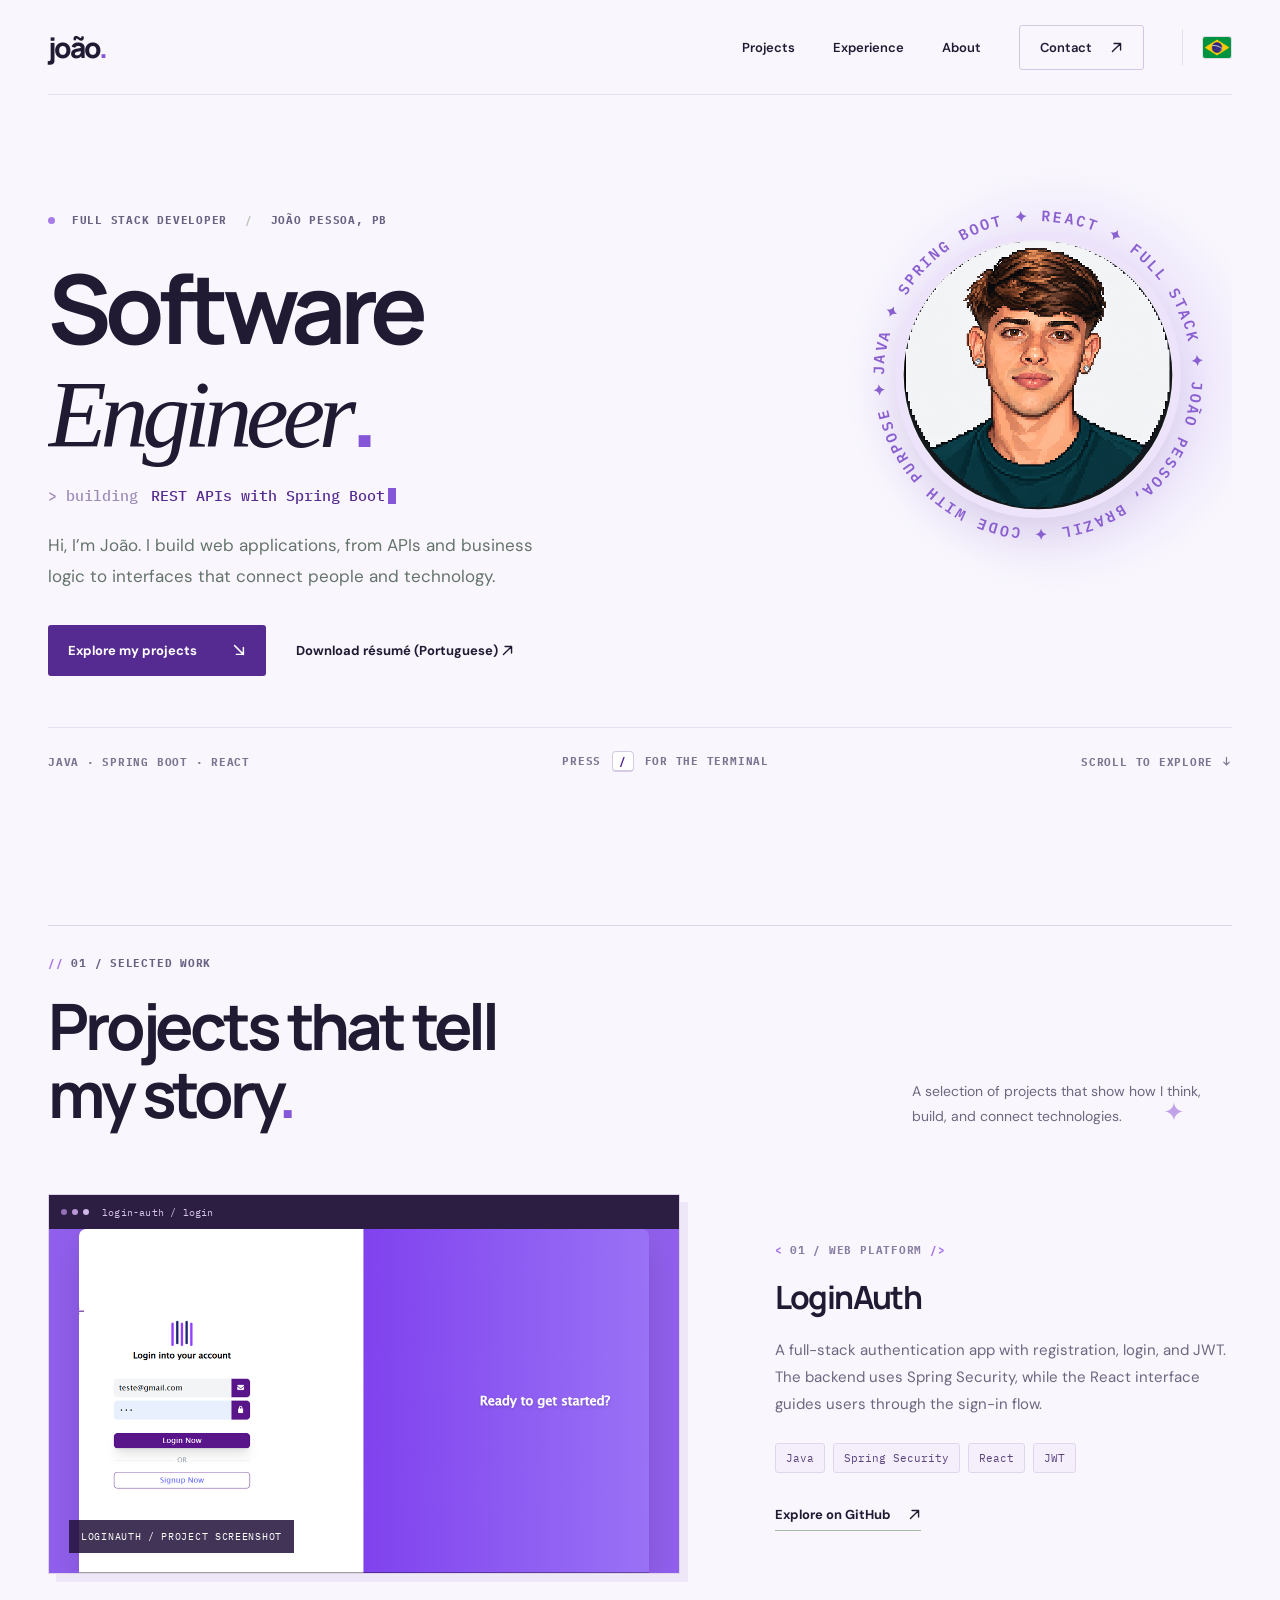
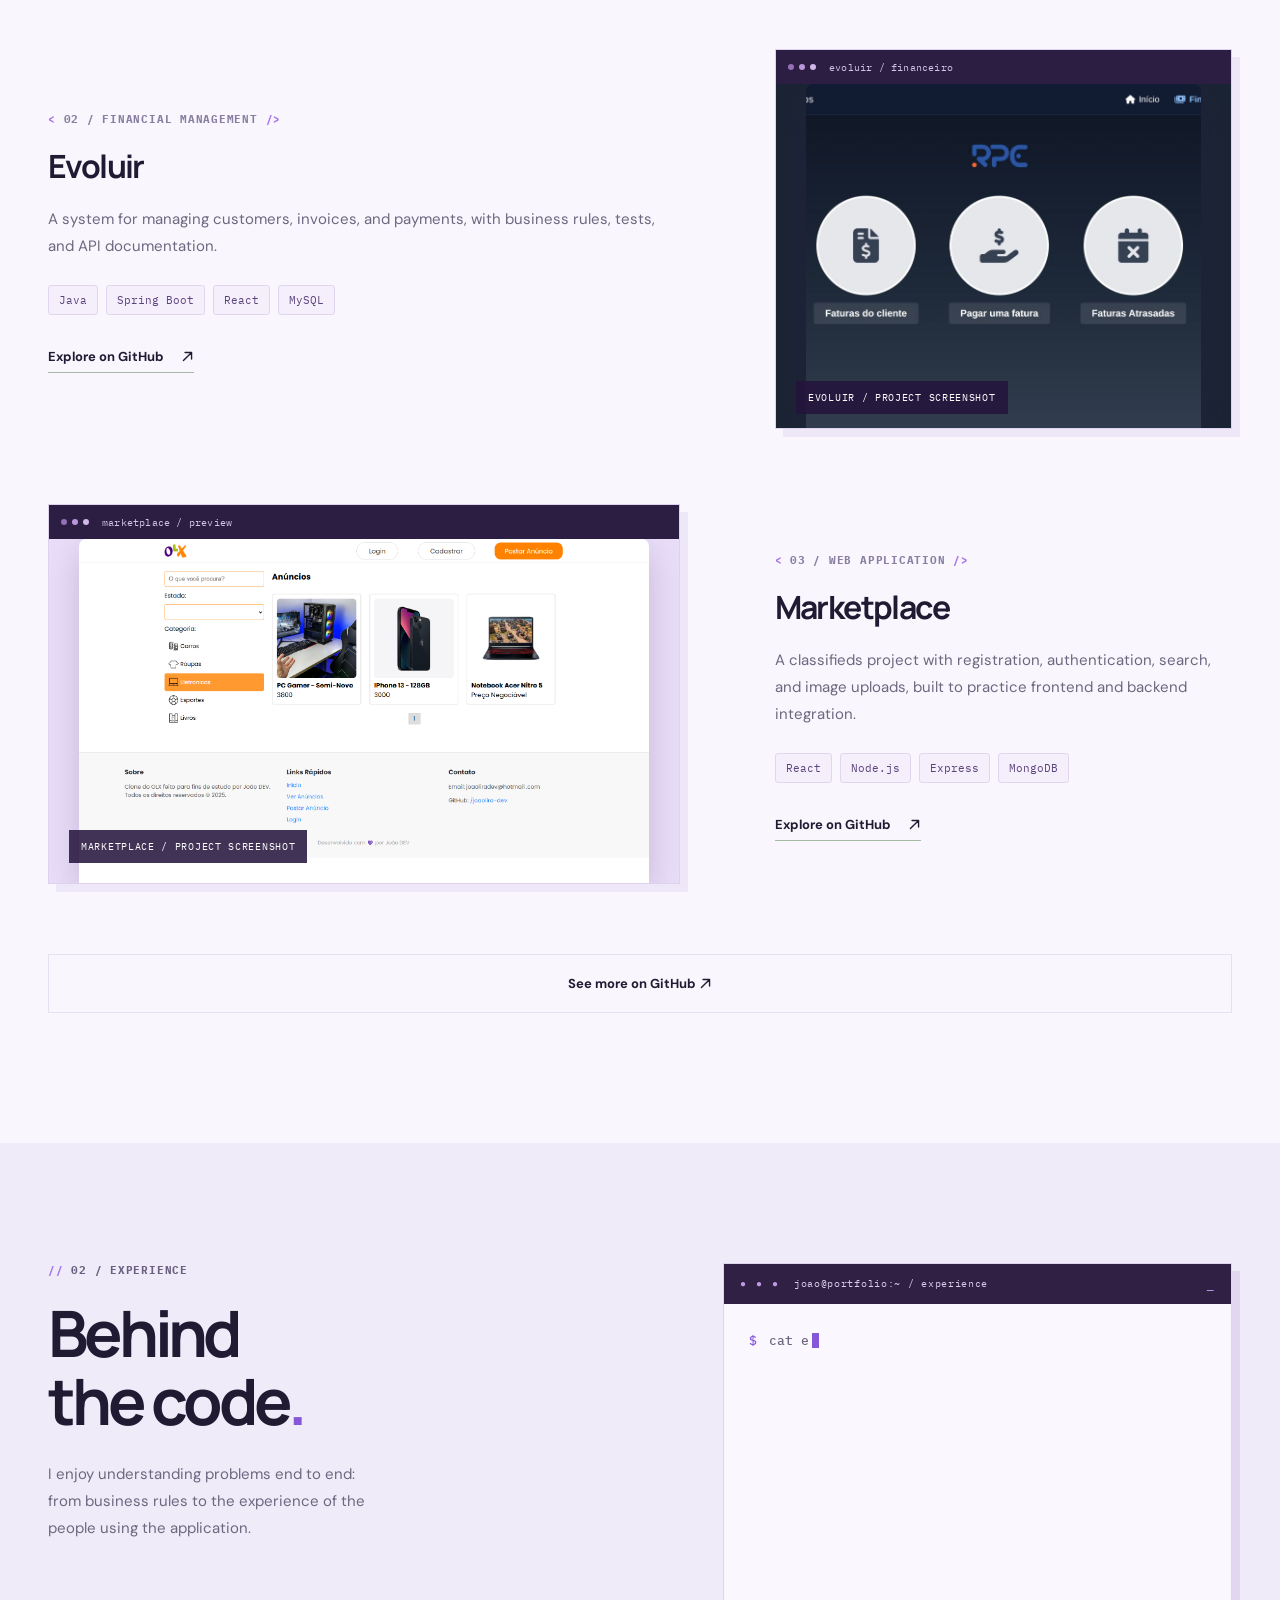
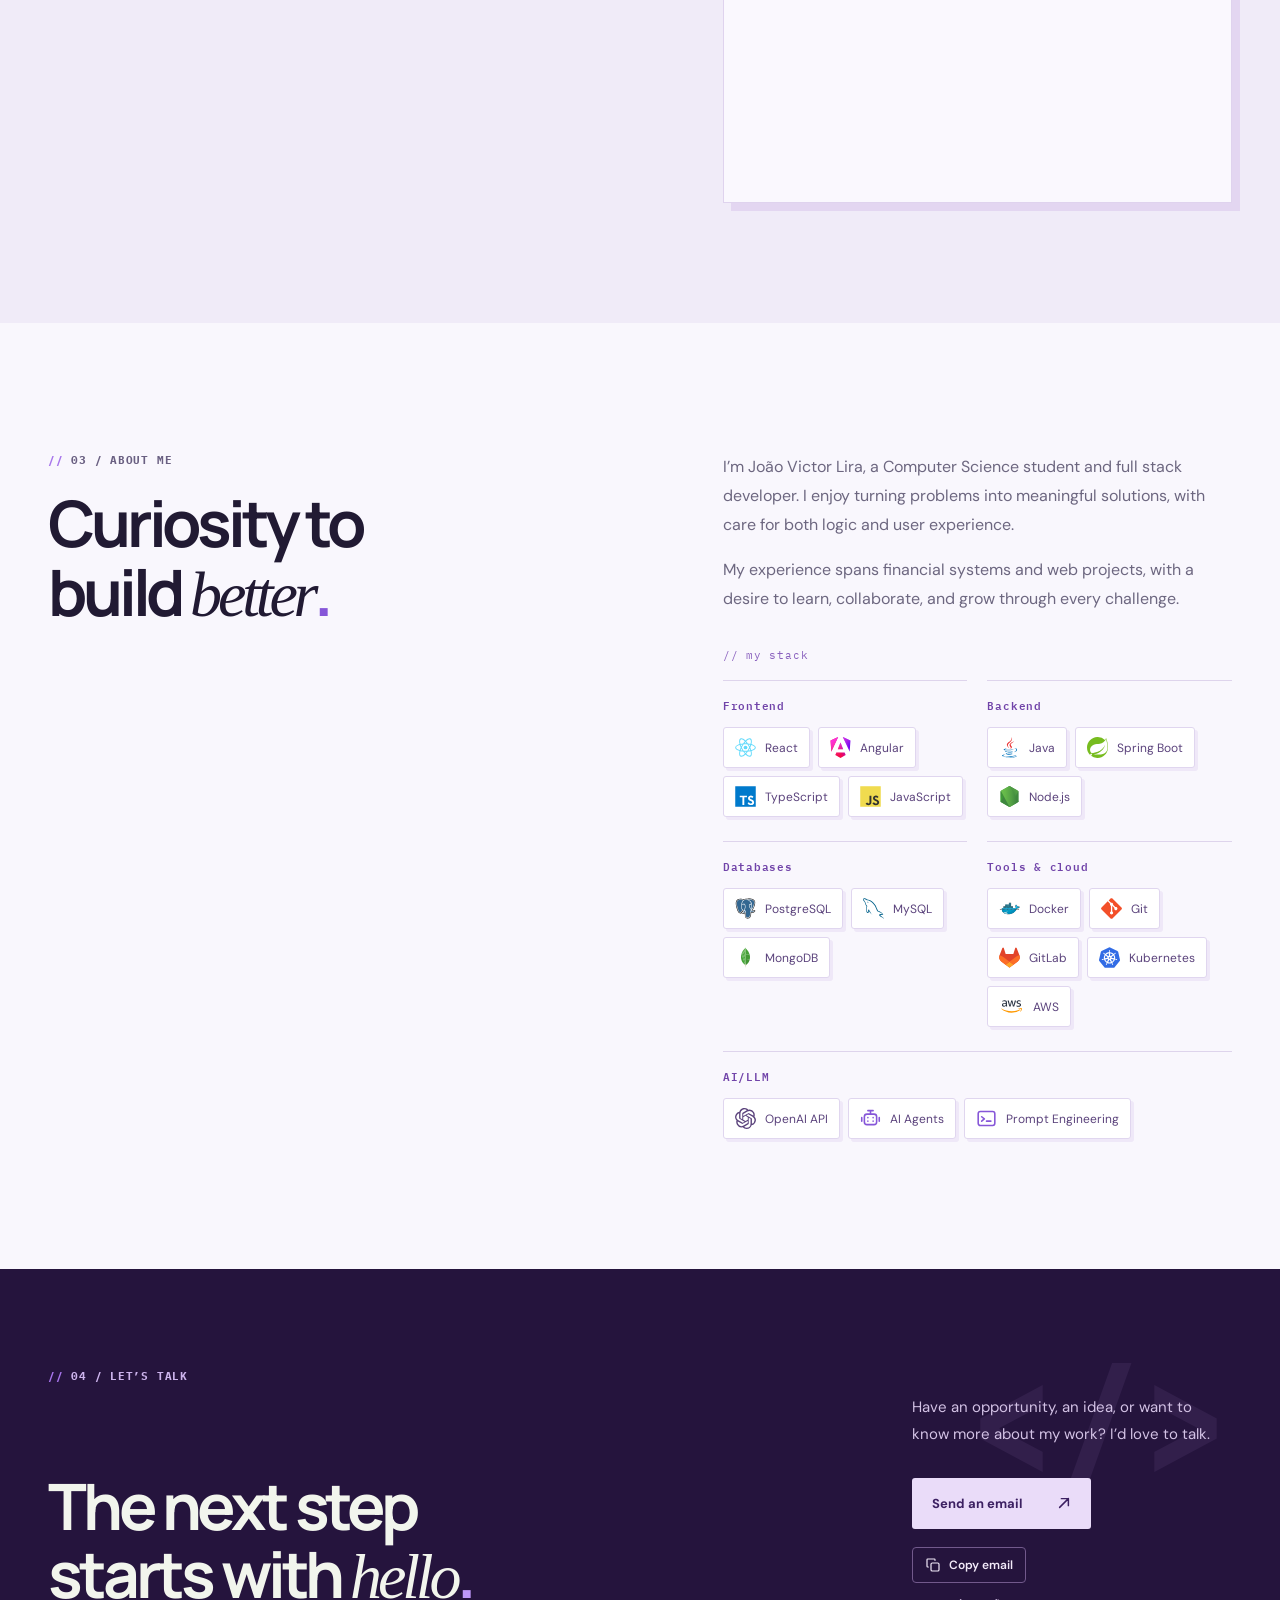
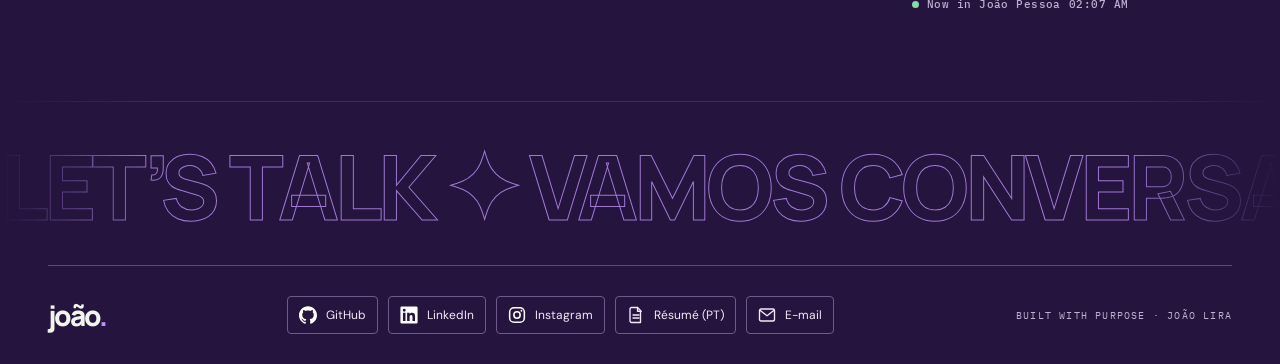
==== commit 5594722b: "feat: novo favicon com o j. da identidade visual - SVG com gradiente roxo e ponto em pixel, como no " ====
--- a/site/en.html
+++ b/site/en.html
@@ -8,7 +8,10 @@
       content="João Lira’s portfolio: software engineering projects using Java, Spring Boot, and React."
     />
     <title>João Lira — Software Engineer</title>
+    <link rel="icon" href="favicon.ico" sizes="any" />
     <link rel="icon" type="image/svg+xml" href="favicon.svg" />
+    <link rel="icon" type="image/png" sizes="32x32" href="favicon-32.png" />
+    <link rel="apple-touch-icon" href="apple-touch-icon.png" />
     <link rel="preconnect" href="https://fonts.googleapis.com" />
     <link rel="preconnect" href="https://fonts.gstatic.com" crossorigin />
     <link
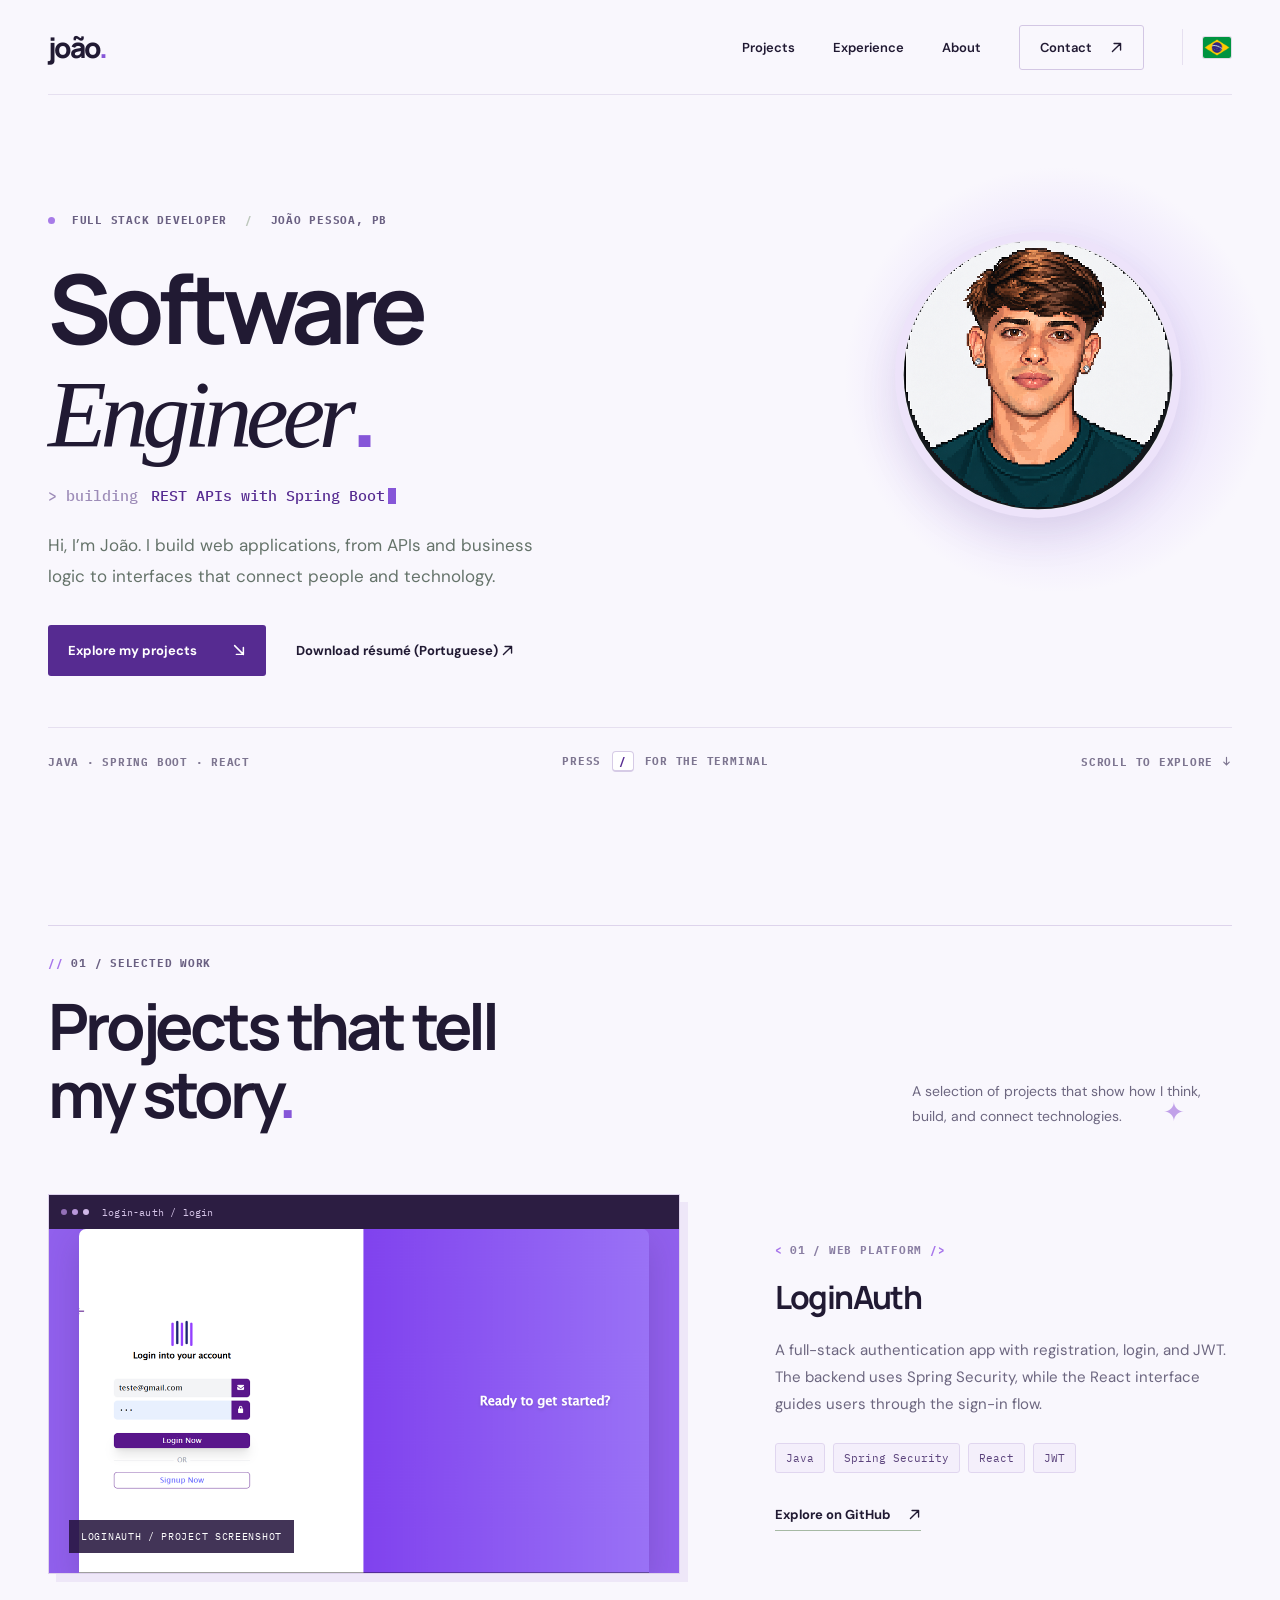
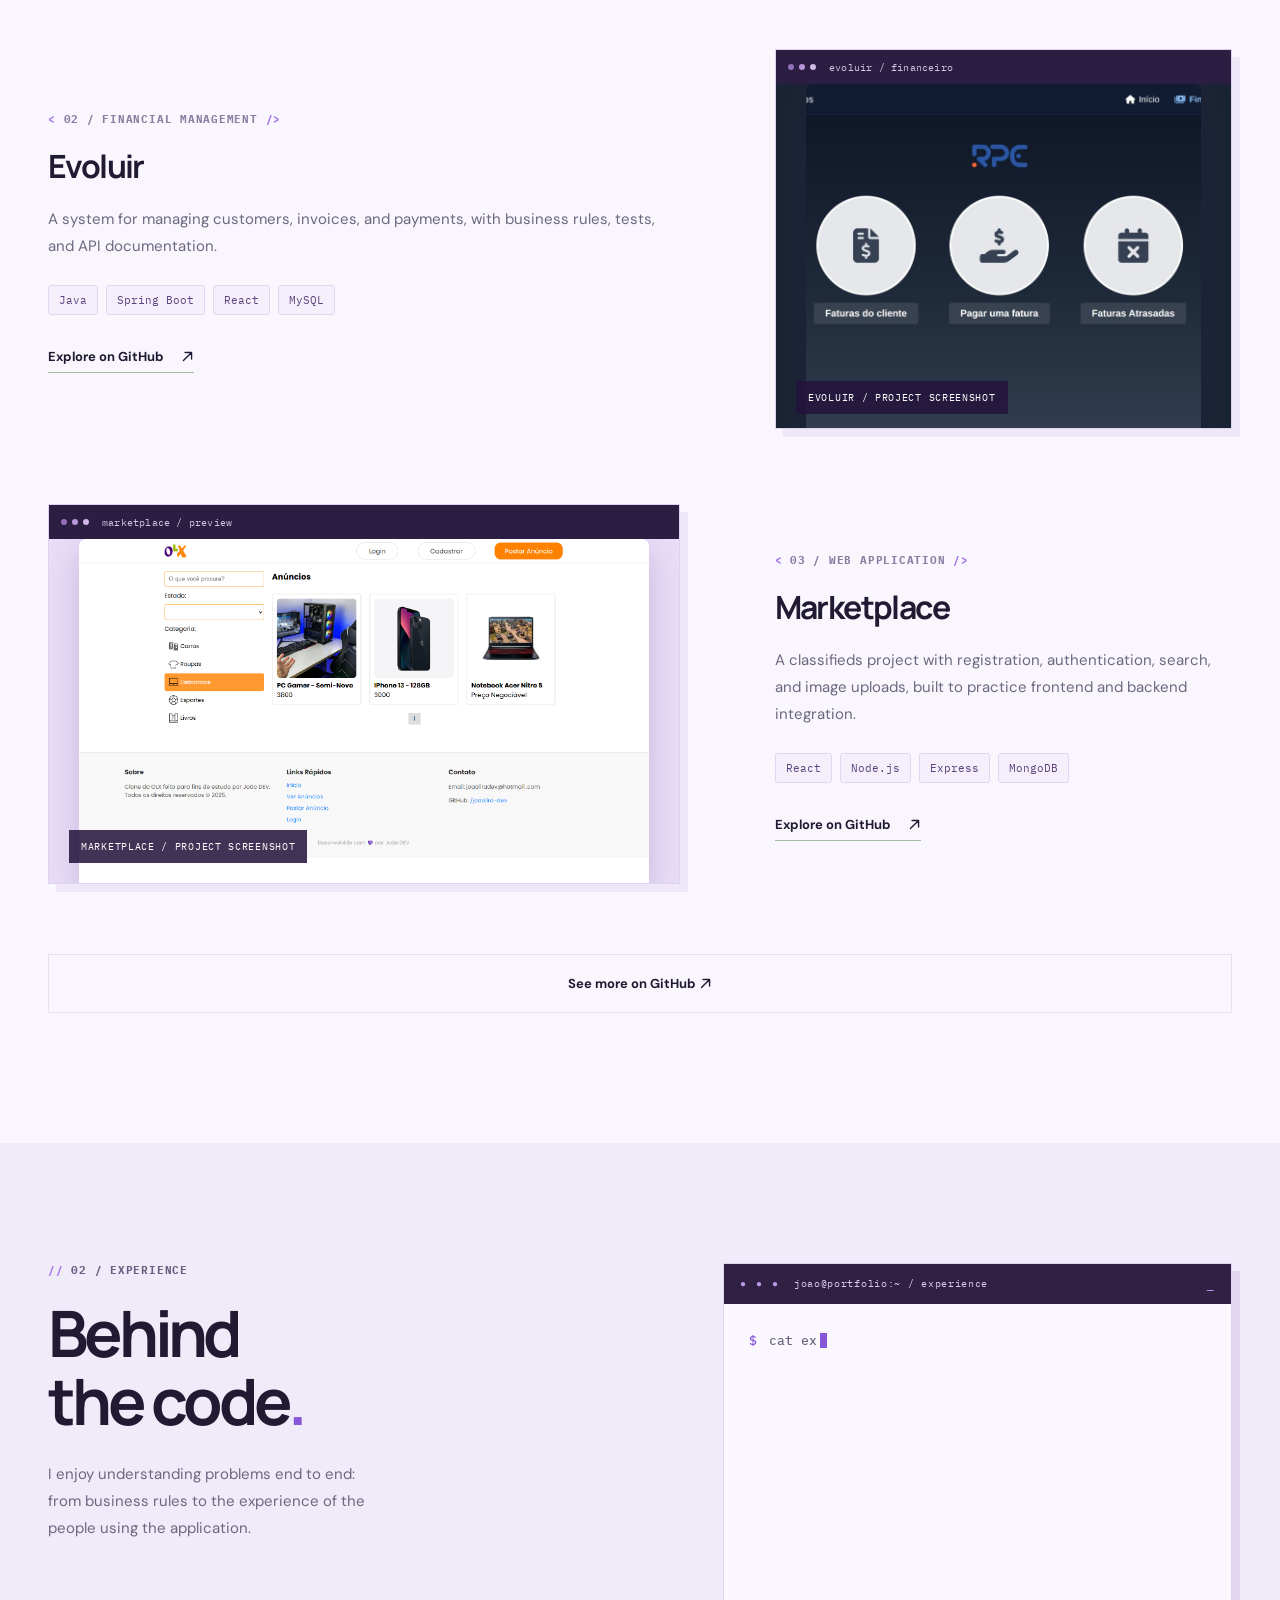
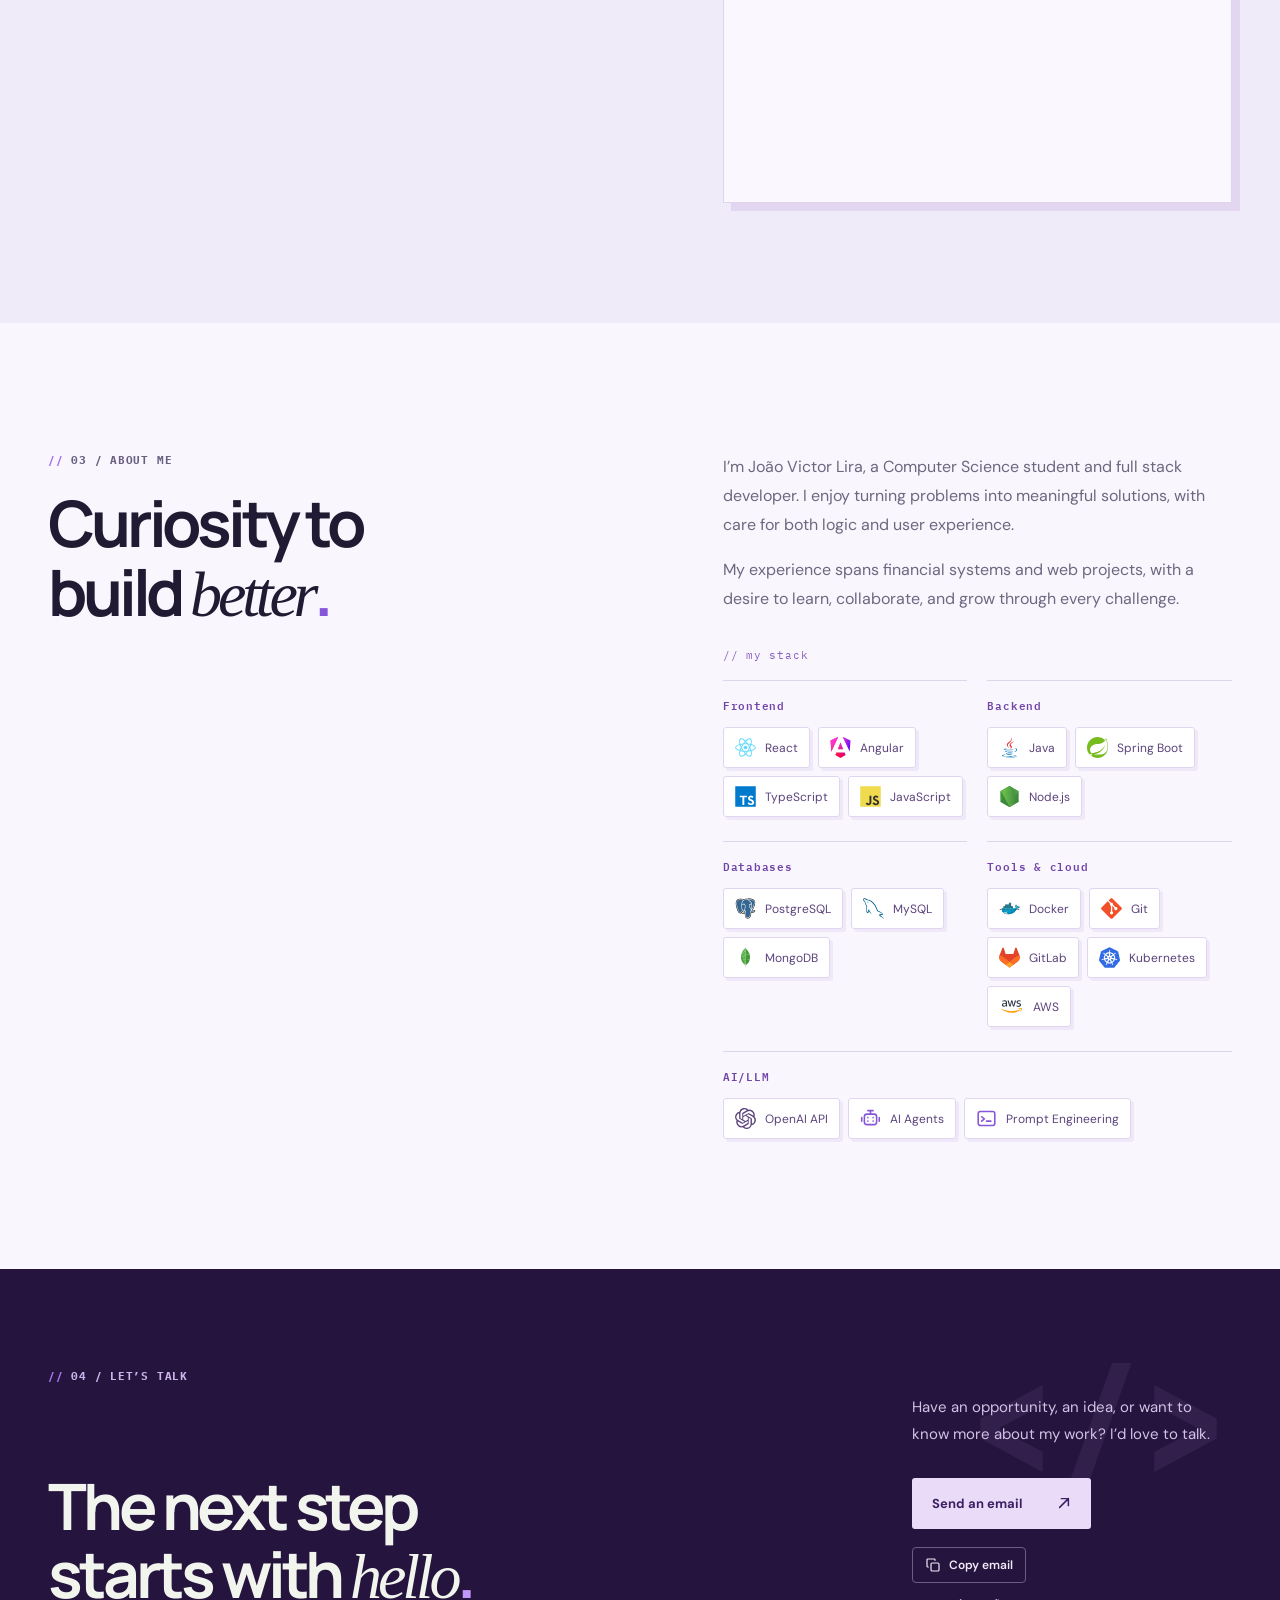
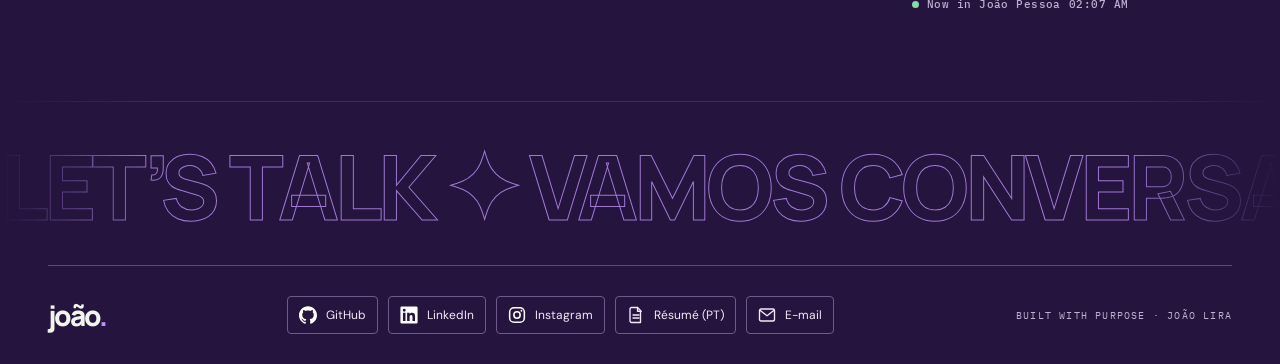
==== commit c895e57a: "feat: brilho do hero em largura total e remove texto em volta da foto - brilho roxo passa das latera" ====
--- a/site/en.html
+++ b/site/en.html
@@ -128,10 +128,6 @@
           </div>
         </div>
         <div class="portrait">
-          <svg class="portrait-ring" viewBox="0 0 200 200" aria-hidden="true">
-            <defs><path id="ring-path" d="M100,100 m-88,0 a88,88 0 1,1 176,0 a88,88 0 1,1 -176,0" /></defs>
-            <text><textPath href="#ring-path" textLength="548">JAVA ✦ SPRING BOOT ✦ REACT ✦ FULL STACK ✦ JOÃO PESSOA, BRAZIL ✦ CODE WITH PURPOSE ✦ </textPath></text>
-          </svg>
           <img
             src="assets/perfil-avatar.png"
             alt="Illustration of João Victor Lira"
--- a/site/style.css
+++ b/site/style.css
@@ -471,7 +471,6 @@
 }
 .hero {
   position: relative;
-  overflow: hidden;
 }
 .hero-main {
   position: relative;
@@ -1279,20 +1278,61 @@
 }
 
 /* Hero */
+@property --gx {
+  syntax: "<length>";
+  inherits: false;
+  initial-value: 70vw;
+}
+@property --gy {
+  syntax: "<length>";
+  inherits: false;
+  initial-value: 280px;
+}
 .hero-glow {
   position: absolute;
-  inset: 0;
+  top: 0;
+  bottom: 0;
+  left: calc(50% - 50vw);
+  right: calc(50% - 50vw);
   z-index: 0;
   pointer-events: none;
-  background: radial-gradient(
-    460px circle at var(--gx, 70%) var(--gy, 30%),
-    #b98cff30,
-    transparent 62%
+  background:
+    radial-gradient(
+      380px circle at var(--gx) var(--gy),
+      #c9a4ff3d,
+      transparent 70%
+    ),
+    radial-gradient(
+      820px circle at var(--gx) var(--gy),
+      #a97bf02e,
+      transparent 68%
+    ),
+    radial-gradient(
+      1500px circle at var(--gx) var(--gy),
+      #8656d81c,
+      transparent 72%
+    );
+  -webkit-mask-image: linear-gradient(
+    180deg,
+    transparent,
+    #000 16%,
+    #000 78%,
+    transparent
+  );
+  mask-image: linear-gradient(
+    180deg,
+    transparent,
+    #000 16%,
+    #000 78%,
+    transparent
   );
   opacity: 0;
-  transition: opacity 0.6s ease;
-}
-.hero:hover .hero-glow {
+  transition:
+    opacity 0.7s ease,
+    --gx 0.45s cubic-bezier(0.2, 0.7, 0.25, 1),
+    --gy 0.45s cubic-bezier(0.2, 0.7, 0.25, 1);
+}
+.hero-glow.is-on {
   opacity: 1;
 }
 .hero-bottom {
@@ -1341,36 +1381,12 @@
 [data-scramble].is-scrambling {
   color: var(--accent);
 }
-.portrait {
-  overflow: visible;
-}
 .portrait img {
   clip-path: circle(47.6% at 50% 50%);
 }
 @media (min-width: 801px) {
   .hero {
     min-height: 700px;
-  }
-}
-.portrait-ring {
-  position: absolute;
-  inset: -40px;
-  width: calc(100% + 80px);
-  height: calc(100% + 80px);
-  overflow: visible;
-  pointer-events: none;
-  animation: spin 30s linear infinite;
-}
-.portrait-ring text {
-  font:
-    600 8.6px "IBM Plex Mono",
-    monospace;
-  letter-spacing: 0.1em;
-  fill: #8a5fd0;
-}
-@keyframes spin {
-  to {
-    transform: rotate(360deg);
   }
 }
 .cmdk-hint {
@@ -1863,7 +1879,6 @@
 
 @media (prefers-reduced-motion: reduce) {
   .hero:before,
-  .portrait-ring,
   .marquee-track,
   .caret,
   .term-caret,
@@ -1890,3 +1905,8 @@
     margin-top: -6px;
   }
 }
+
+/* O brilho e o blob do hero passam das bordas: corta só na horizontal */
+main {
+  overflow-x: clip;
+}
